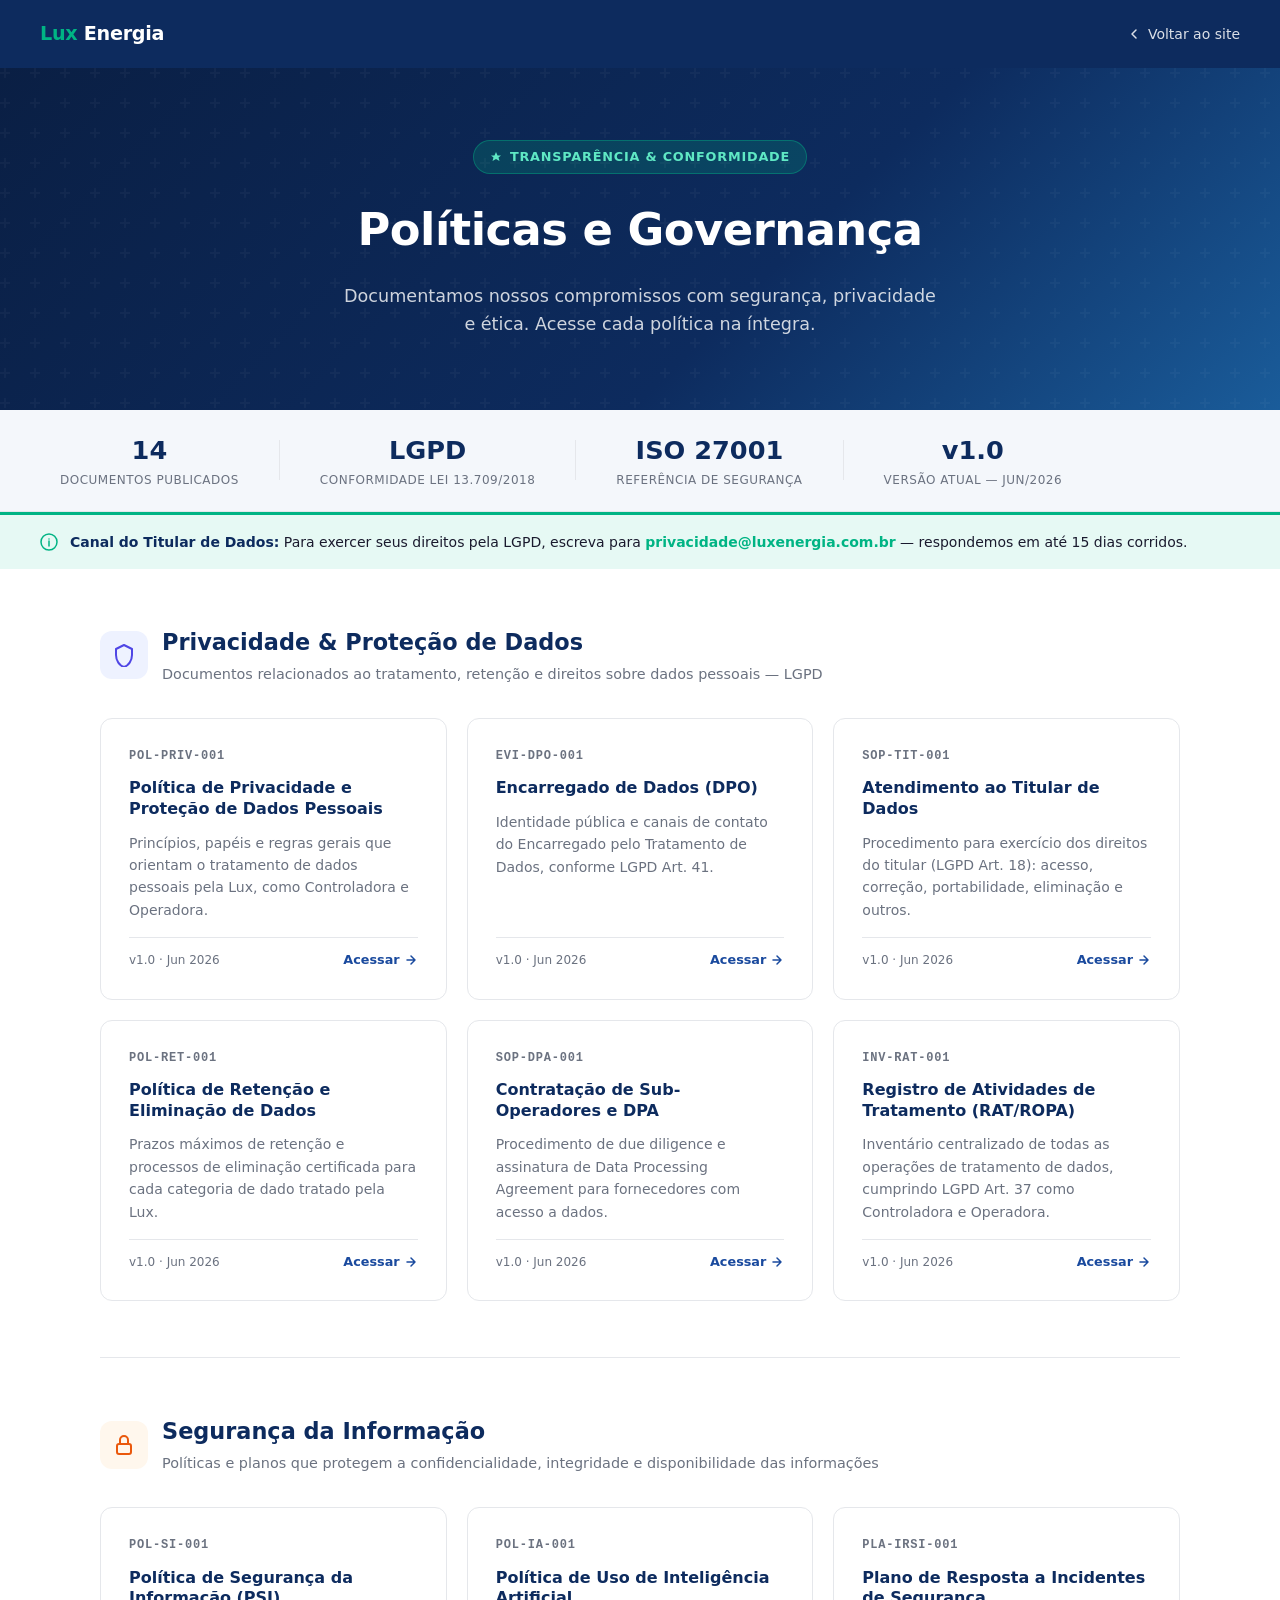
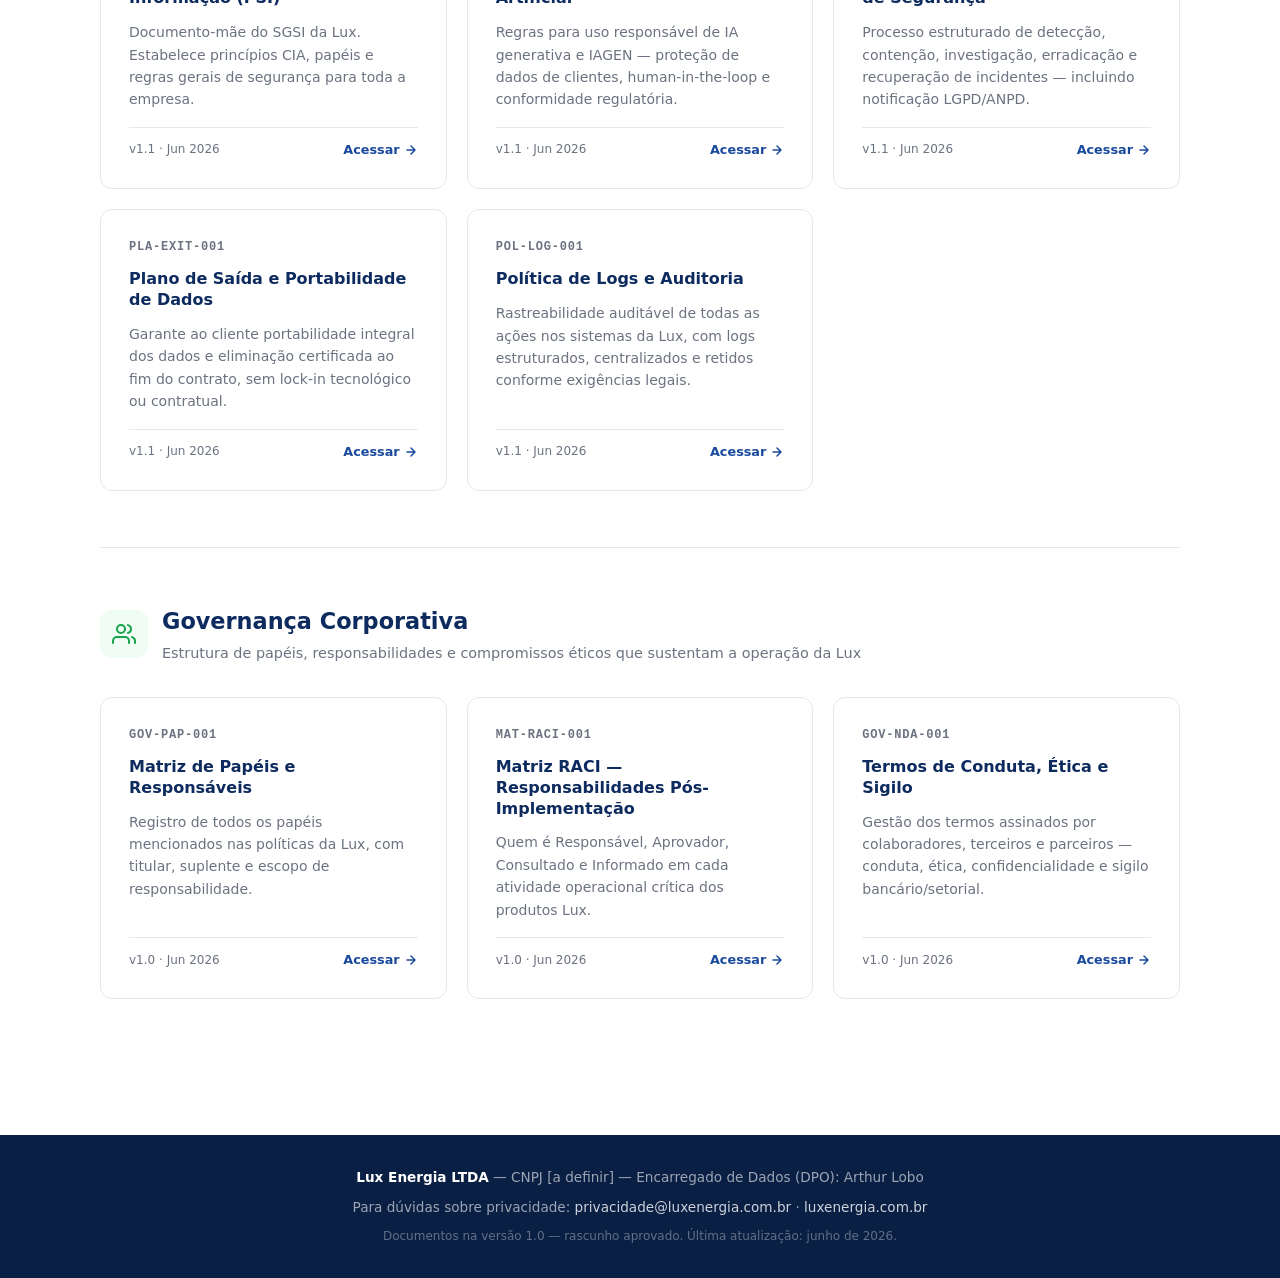
==== index.html @ 81d7051a "feat: página de políticas e governança da Lux Energia 14 políticas publicadas em HTML estático, orga" ====
<!DOCTYPE html>
<html lang="pt-BR">
<head>
  <meta charset="UTF-8">
  <meta name="viewport" content="width=device-width, initial-scale=1.0">
  <title>Políticas e Governança — Lux Energia</title>
  <link rel="stylesheet" href="_shared.css">
  <style>
    .stats-bar {
      background: var(--bg-light);
      border-bottom: 1px solid var(--border);
      padding: 20px 40px;
    }
    .stats-inner {
      max-width: 1160px;
      margin: 0 auto;
      display: flex;
      gap: 40px;
      align-items: center;
      flex-wrap: wrap;
    }
    .stat { text-align: center; }
    .stat-num { font-size: 1.6rem; font-weight: 800; color: var(--primary); }
    .stat-label { font-size: 0.75rem; color: var(--text-muted); text-transform: uppercase; letter-spacing: 0.5px; }
    .stat-divider { width: 1px; height: 40px; background: var(--border); }
    .lgpd-banner {
      background: var(--accent-light);
      border-top: 3px solid var(--accent);
      padding: 16px 40px;
      display: flex;
      align-items: center;
      gap: 12px;
      font-size: 0.875rem;
    }
    .lgpd-banner strong { color: var(--primary); }
    .lgpd-banner a { color: var(--accent); font-weight: 600; }
  </style>
</head>
<body>

<!-- NAV -->
<nav class="site-nav">
  <div class="logo">
    <div class="logo-text"><span>Lux</span> Energia</div>
  </div>
  <a href="https://www.luxenergia.com.br" class="nav-back">
    <svg width="16" height="16" viewBox="0 0 16 16" fill="none"><path d="M10 12L6 8l4-4" stroke="currentColor" stroke-width="1.5" stroke-linecap="round" stroke-linejoin="round"/></svg>
    Voltar ao site
  </a>
</nav>

<!-- HERO -->
<section class="hero">
  <div class="hero-badge">
    <svg width="12" height="12" viewBox="0 0 12 12" fill="none"><path d="M6 1L7.5 4.5H11L8.5 6.5l1 3.5L6 8 2.5 10l1-3.5L1 4.5h3.5L6 1z" fill="currentColor"/></svg>
    Transparência &amp; Conformidade
  </div>
  <h1>Políticas e Governança</h1>
  <p>Documentamos nossos compromissos com segurança, privacidade e ética. Acesse cada política na íntegra.</p>
</section>

<!-- STATS -->
<div class="stats-bar">
  <div class="stats-inner">
    <div class="stat">
      <div class="stat-num">14</div>
      <div class="stat-label">Documentos publicados</div>
    </div>
    <div class="stat-divider"></div>
    <div class="stat">
      <div class="stat-num">LGPD</div>
      <div class="stat-label">Conformidade Lei 13.709/2018</div>
    </div>
    <div class="stat-divider"></div>
    <div class="stat">
      <div class="stat-num">ISO 27001</div>
      <div class="stat-label">Referência de segurança</div>
    </div>
    <div class="stat-divider"></div>
    <div class="stat">
      <div class="stat-num">v1.0</div>
      <div class="stat-label">Versão atual — Jun/2026</div>
    </div>
  </div>
</div>

<!-- LGPD BANNER -->
<div class="lgpd-banner">
  <svg width="18" height="18" viewBox="0 0 18 18" fill="none"><circle cx="9" cy="9" r="8" stroke="#00B484" stroke-width="1.5"/><path d="M9 8v5M9 6h.01" stroke="#00B484" stroke-width="1.5" stroke-linecap="round"/></svg>
  <span><strong>Canal do Titular de Dados:</strong> Para exercer seus direitos pela LGPD, escreva para <a href="mailto:privacidade@luxenergia.com.br">privacidade@luxenergia.com.br</a> — respondemos em até 15 dias corridos.</span>
</div>

<!-- CONTEÚDO -->
<div class="container">

  <!-- CATEGORIA 1: PRIVACIDADE -->
  <section class="category-section">
    <div class="category-header">
      <div class="category-icon privacy">
        <svg width="24" height="24" viewBox="0 0 24 24" fill="none"><path d="M12 2L4 6v6c0 5.5 3.5 10.7 8 12 4.5-1.3 8-6.5 8-12V6l-8-4z" stroke="currentColor" stroke-width="2" stroke-linejoin="round"/></svg>
      </div>
      <div>
        <div class="category-title">Privacidade &amp; Proteção de Dados</div>
        <div class="category-desc">Documentos relacionados ao tratamento, retenção e direitos sobre dados pessoais — LGPD</div>
      </div>
    </div>

    <div class="cards-grid">

      <a href="pol-priv-001.html" class="policy-card">
        <div class="card-code">POL-PRIV-001</div>
        <div class="card-title">Política de Privacidade e Proteção de Dados Pessoais</div>
        <div class="card-desc">Princípios, papéis e regras gerais que orientam o tratamento de dados pessoais pela Lux, como Controladora e Operadora.</div>
        <div class="card-footer">
          <span class="card-version">v1.0 · Jun 2026</span>
          <span class="card-link">Acessar <svg width="14" height="14" viewBox="0 0 14 14" fill="none"><path d="M3 7h8M7 3l4 4-4 4" stroke="currentColor" stroke-width="1.5" stroke-linecap="round" stroke-linejoin="round"/></svg></span>
        </div>
      </a>

      <a href="evi-dpo-001.html" class="policy-card">
        <div class="card-code">EVI-DPO-001</div>
        <div class="card-title">Encarregado de Dados (DPO)</div>
        <div class="card-desc">Identidade pública e canais de contato do Encarregado pelo Tratamento de Dados, conforme LGPD Art. 41.</div>
        <div class="card-footer">
          <span class="card-version">v1.0 · Jun 2026</span>
          <span class="card-link">Acessar <svg width="14" height="14" viewBox="0 0 14 14" fill="none"><path d="M3 7h8M7 3l4 4-4 4" stroke="currentColor" stroke-width="1.5" stroke-linecap="round" stroke-linejoin="round"/></svg></span>
        </div>
      </a>

      <a href="sop-tit-001.html" class="policy-card">
        <div class="card-code">SOP-TIT-001</div>
        <div class="card-title">Atendimento ao Titular de Dados</div>
        <div class="card-desc">Procedimento para exercício dos direitos do titular (LGPD Art. 18): acesso, correção, portabilidade, eliminação e outros.</div>
        <div class="card-footer">
          <span class="card-version">v1.0 · Jun 2026</span>
          <span class="card-link">Acessar <svg width="14" height="14" viewBox="0 0 14 14" fill="none"><path d="M3 7h8M7 3l4 4-4 4" stroke="currentColor" stroke-width="1.5" stroke-linecap="round" stroke-linejoin="round"/></svg></span>
        </div>
      </a>

      <a href="pol-ret-001.html" class="policy-card">
        <div class="card-code">POL-RET-001</div>
        <div class="card-title">Política de Retenção e Eliminação de Dados</div>
        <div class="card-desc">Prazos máximos de retenção e processos de eliminação certificada para cada categoria de dado tratado pela Lux.</div>
        <div class="card-footer">
          <span class="card-version">v1.0 · Jun 2026</span>
          <span class="card-link">Acessar <svg width="14" height="14" viewBox="0 0 14 14" fill="none"><path d="M3 7h8M7 3l4 4-4 4" stroke="currentColor" stroke-width="1.5" stroke-linecap="round" stroke-linejoin="round"/></svg></span>
        </div>
      </a>

      <a href="sop-dpa-001.html" class="policy-card">
        <div class="card-code">SOP-DPA-001</div>
        <div class="card-title">Contratação de Sub-Operadores e DPA</div>
        <div class="card-desc">Procedimento de due diligence e assinatura de Data Processing Agreement para fornecedores com acesso a dados.</div>
        <div class="card-footer">
          <span class="card-version">v1.0 · Jun 2026</span>
          <span class="card-link">Acessar <svg width="14" height="14" viewBox="0 0 14 14" fill="none"><path d="M3 7h8M7 3l4 4-4 4" stroke="currentColor" stroke-width="1.5" stroke-linecap="round" stroke-linejoin="round"/></svg></span>
        </div>
      </a>

      <a href="inv-rat-001.html" class="policy-card">
        <div class="card-code">INV-RAT-001</div>
        <div class="card-title">Registro de Atividades de Tratamento (RAT/ROPA)</div>
        <div class="card-desc">Inventário centralizado de todas as operações de tratamento de dados, cumprindo LGPD Art. 37 como Controladora e Operadora.</div>
        <div class="card-footer">
          <span class="card-version">v1.0 · Jun 2026</span>
          <span class="card-link">Acessar <svg width="14" height="14" viewBox="0 0 14 14" fill="none"><path d="M3 7h8M7 3l4 4-4 4" stroke="currentColor" stroke-width="1.5" stroke-linecap="round" stroke-linejoin="round"/></svg></span>
        </div>
      </a>

    </div>
  </section>

  <!-- CATEGORIA 2: SEGURANÇA -->
  <section class="category-section">
    <div class="category-header">
      <div class="category-icon security">
        <svg width="24" height="24" viewBox="0 0 24 24" fill="none"><rect x="5" y="11" width="14" height="10" rx="2" stroke="currentColor" stroke-width="2"/><path d="M8 11V7a4 4 0 0 1 8 0v4" stroke="currentColor" stroke-width="2" stroke-linecap="round"/></svg>
      </div>
      <div>
        <div class="category-title">Segurança da Informação</div>
        <div class="category-desc">Políticas e planos que protegem a confidencialidade, integridade e disponibilidade das informações</div>
      </div>
    </div>

    <div class="cards-grid">

      <a href="pol-si-001.html" class="policy-card">
        <div class="card-code">POL-SI-001</div>
        <div class="card-title">Política de Segurança da Informação (PSI)</div>
        <div class="card-desc">Documento-mãe do SGSI da Lux. Estabelece princípios CIA, papéis e regras gerais de segurança para toda a empresa.</div>
        <div class="card-footer">
          <span class="card-version">v1.1 · Jun 2026</span>
          <span class="card-link">Acessar <svg width="14" height="14" viewBox="0 0 14 14" fill="none"><path d="M3 7h8M7 3l4 4-4 4" stroke="currentColor" stroke-width="1.5" stroke-linecap="round" stroke-linejoin="round"/></svg></span>
        </div>
      </a>

      <a href="pol-ia-001.html" class="policy-card">
        <div class="card-code">POL-IA-001</div>
        <div class="card-title">Política de Uso de Inteligência Artificial</div>
        <div class="card-desc">Regras para uso responsável de IA generativa e IAGEN — proteção de dados de clientes, human-in-the-loop e conformidade regulatória.</div>
        <div class="card-footer">
          <span class="card-version">v1.1 · Jun 2026</span>
          <span class="card-link">Acessar <svg width="14" height="14" viewBox="0 0 14 14" fill="none"><path d="M3 7h8M7 3l4 4-4 4" stroke="currentColor" stroke-width="1.5" stroke-linecap="round" stroke-linejoin="round"/></svg></span>
        </div>
      </a>

      <a href="pla-irsi-001.html" class="policy-card">
        <div class="card-code">PLA-IRSI-001</div>
        <div class="card-title">Plano de Resposta a Incidentes de Segurança</div>
        <div class="card-desc">Processo estruturado de detecção, contenção, investigação, erradicação e recuperação de incidentes — incluindo notificação LGPD/ANPD.</div>
        <div class="card-footer">
          <span class="card-version">v1.1 · Jun 2026</span>
          <span class="card-link">Acessar <svg width="14" height="14" viewBox="0 0 14 14" fill="none"><path d="M3 7h8M7 3l4 4-4 4" stroke="currentColor" stroke-width="1.5" stroke-linecap="round" stroke-linejoin="round"/></svg></span>
        </div>
      </a>

      <a href="pla-exit-001.html" class="policy-card">
        <div class="card-code">PLA-EXIT-001</div>
        <div class="card-title">Plano de Saída e Portabilidade de Dados</div>
        <div class="card-desc">Garante ao cliente portabilidade integral dos dados e eliminação certificada ao fim do contrato, sem lock-in tecnológico ou contratual.</div>
        <div class="card-footer">
          <span class="card-version">v1.1 · Jun 2026</span>
          <span class="card-link">Acessar <svg width="14" height="14" viewBox="0 0 14 14" fill="none"><path d="M3 7h8M7 3l4 4-4 4" stroke="currentColor" stroke-width="1.5" stroke-linecap="round" stroke-linejoin="round"/></svg></span>
        </div>
      </a>

      <a href="pol-log-001.html" class="policy-card">
        <div class="card-code">POL-LOG-001</div>
        <div class="card-title">Política de Logs e Auditoria</div>
        <div class="card-desc">Rastreabilidade auditável de todas as ações nos sistemas da Lux, com logs estruturados, centralizados e retidos conforme exigências legais.</div>
        <div class="card-footer">
          <span class="card-version">v1.1 · Jun 2026</span>
          <span class="card-link">Acessar <svg width="14" height="14" viewBox="0 0 14 14" fill="none"><path d="M3 7h8M7 3l4 4-4 4" stroke="currentColor" stroke-width="1.5" stroke-linecap="round" stroke-linejoin="round"/></svg></span>
        </div>
      </a>

    </div>
  </section>

  <!-- CATEGORIA 3: GOVERNANÇA -->
  <section class="category-section">
    <div class="category-header">
      <div class="category-icon governance">
        <svg width="24" height="24" viewBox="0 0 24 24" fill="none"><path d="M17 21v-2a4 4 0 0 0-4-4H5a4 4 0 0 0-4 4v2" stroke="currentColor" stroke-width="2" stroke-linecap="round"/><circle cx="9" cy="7" r="4" stroke="currentColor" stroke-width="2"/><path d="M23 21v-2a4 4 0 0 0-3-3.87M16 3.13a4 4 0 0 1 0 7.75" stroke="currentColor" stroke-width="2" stroke-linecap="round"/></svg>
      </div>
      <div>
        <div class="category-title">Governança Corporativa</div>
        <div class="category-desc">Estrutura de papéis, responsabilidades e compromissos éticos que sustentam a operação da Lux</div>
      </div>
    </div>

    <div class="cards-grid">

      <a href="gov-pap-001.html" class="policy-card">
        <div class="card-code">GOV-PAP-001</div>
        <div class="card-title">Matriz de Papéis e Responsáveis</div>
        <div class="card-desc">Registro de todos os papéis mencionados nas políticas da Lux, com titular, suplente e escopo de responsabilidade.</div>
        <div class="card-footer">
          <span class="card-version">v1.0 · Jun 2026</span>
          <span class="card-link">Acessar <svg width="14" height="14" viewBox="0 0 14 14" fill="none"><path d="M3 7h8M7 3l4 4-4 4" stroke="currentColor" stroke-width="1.5" stroke-linecap="round" stroke-linejoin="round"/></svg></span>
        </div>
      </a>

      <a href="mat-raci-001.html" class="policy-card">
        <div class="card-code">MAT-RACI-001</div>
        <div class="card-title">Matriz RACI — Responsabilidades Pós-Implementação</div>
        <div class="card-desc">Quem é Responsável, Aprovador, Consultado e Informado em cada atividade operacional crítica dos produtos Lux.</div>
        <div class="card-footer">
          <span class="card-version">v1.0 · Jun 2026</span>
          <span class="card-link">Acessar <svg width="14" height="14" viewBox="0 0 14 14" fill="none"><path d="M3 7h8M7 3l4 4-4 4" stroke="currentColor" stroke-width="1.5" stroke-linecap="round" stroke-linejoin="round"/></svg></span>
        </div>
      </a>

      <a href="gov-nda-001.html" class="policy-card">
        <div class="card-code">GOV-NDA-001</div>
        <div class="card-title">Termos de Conduta, Ética e Sigilo</div>
        <div class="card-desc">Gestão dos termos assinados por colaboradores, terceiros e parceiros — conduta, ética, confidencialidade e sigilo bancário/setorial.</div>
        <div class="card-footer">
          <span class="card-version">v1.0 · Jun 2026</span>
          <span class="card-link">Acessar <svg width="14" height="14" viewBox="0 0 14 14" fill="none"><path d="M3 7h8M7 3l4 4-4 4" stroke="currentColor" stroke-width="1.5" stroke-linecap="round" stroke-linejoin="round"/></svg></span>
        </div>
      </a>

    </div>
  </section>

</div>

<!-- FOOTER -->
<footer class="site-footer">
  <p><strong>Lux Energia LTDA</strong> — CNPJ [a definir] — Encarregado de Dados (DPO): Arthur Lobo</p>
  <p style="margin-top:8px">Para dúvidas sobre privacidade: <a href="mailto:privacidade@luxenergia.com.br">privacidade@luxenergia.com.br</a> · <a href="https://www.luxenergia.com.br">luxenergia.com.br</a></p>
  <p style="margin-top:8px;font-size:0.75rem;opacity:0.6">Documentos na versão 1.0 — rascunho aprovado. Última atualização: junho de 2026.</p>
</footer>

</body>
</html>
---- _shared.css ----
/* Lux Energia — Políticas e Governança — Shared Styles */
*, *::before, *::after { box-sizing: border-box; margin: 0; padding: 0; }

:root {
  --primary: #0D2B5E;
  --primary-light: #1A4A9E;
  --accent: #00B484;
  --accent-light: #E6F9F4;
  --bg: #FFFFFF;
  --bg-light: #F4F7FB;
  --bg-dark: #0A1F44;
  --text: #1A1A2E;
  --text-muted: #6B7280;
  --border: #E5E7EB;
  --radius: 12px;
  --shadow: 0 2px 12px rgba(13,43,94,0.08);
  --shadow-hover: 0 8px 32px rgba(13,43,94,0.16);
}

body {
  font-family: 'Segoe UI', system-ui, -apple-system, sans-serif;
  color: var(--text);
  background: var(--bg);
  line-height: 1.6;
}

a { color: var(--primary-light); text-decoration: none; }
a:hover { text-decoration: underline; }

/* ── NAV ── */
.site-nav {
  background: var(--primary);
  padding: 0 40px;
  display: flex;
  align-items: center;
  justify-content: space-between;
  height: 68px;
  position: sticky;
  top: 0;
  z-index: 100;
}
.site-nav .logo { display: flex; align-items: center; gap: 12px; }
.site-nav .logo img { height: 36px; }
.site-nav .logo-text { color: #fff; font-weight: 700; font-size: 1.2rem; letter-spacing: -0.3px; }
.site-nav .logo-text span { color: var(--accent); }
.nav-back { color: rgba(255,255,255,0.85); font-size: 0.875rem; display: flex; align-items: center; gap: 6px; }
.nav-back:hover { color: #fff; text-decoration: none; }
.nav-back svg { flex-shrink: 0; }

/* ── HERO ── */
.hero {
  background: linear-gradient(135deg, var(--bg-dark) 0%, var(--primary) 60%, #1A5C9A 100%);
  padding: 72px 40px;
  text-align: center;
  color: #fff;
  position: relative;
  overflow: hidden;
}
.hero::before {
  content: '';
  position: absolute;
  inset: 0;
  background: url("data:image/svg+xml,%3Csvg width='60' height='60' viewBox='0 0 60 60' xmlns='http://www.w3.org/2000/svg'%3E%3Cg fill='none' fill-rule='evenodd'%3E%3Cg fill='%23ffffff' fill-opacity='0.03'%3E%3Cpath d='M36 34v-4h-2v4h-4v2h4v4h2v-4h4v-2h-4zm0-30V0h-2v4h-4v2h4v4h2V6h4V4h-4zM6 34v-4H4v4H0v2h4v4h2v-4h4v-2H6zM6 4V0H4v4H0v2h4v4h2V6h4V4H6z'/%3E%3C/g%3E%3C/g%3E%3C/svg%3E");
}
.hero-badge {
  display: inline-flex;
  align-items: center;
  gap: 8px;
  background: rgba(0,180,132,0.2);
  border: 1px solid rgba(0,180,132,0.4);
  color: #5FE8C4;
  font-size: 0.8rem;
  font-weight: 600;
  letter-spacing: 0.8px;
  text-transform: uppercase;
  padding: 6px 16px;
  border-radius: 100px;
  margin-bottom: 20px;
}
.hero h1 { font-size: clamp(1.8rem, 4vw, 2.8rem); font-weight: 700; margin-bottom: 16px; letter-spacing: -0.5px; }
.hero p { font-size: 1.1rem; color: rgba(255,255,255,0.8); max-width: 600px; margin: 0 auto; }

/* ── CONTAINER ── */
.container { max-width: 1160px; margin: 0 auto; padding: 0 40px; }

/* ── CATEGORY SECTION ── */
.category-section { padding: 56px 0; }
.category-section + .category-section { border-top: 1px solid var(--border); }
.category-header { margin-bottom: 32px; display: flex; align-items: center; gap: 14px; }
.category-icon {
  width: 48px; height: 48px; border-radius: 12px;
  display: flex; align-items: center; justify-content: center;
  flex-shrink: 0;
}
.category-icon.privacy { background: #EEF2FF; color: #4F46E5; }
.category-icon.security { background: #FFF7ED; color: #EA580C; }
.category-icon.governance { background: #F0FDF4; color: #16A34A; }
.category-title { font-size: 1.4rem; font-weight: 700; color: var(--primary); }
.category-desc { font-size: 0.9rem; color: var(--text-muted); margin-top: 2px; }

/* ── CARDS GRID ── */
.cards-grid {
  display: grid;
  grid-template-columns: repeat(auto-fill, minmax(300px, 1fr));
  gap: 20px;
}
.policy-card {
  background: var(--bg);
  border: 1px solid var(--border);
  border-radius: var(--radius);
  padding: 28px;
  display: flex;
  flex-direction: column;
  gap: 12px;
  transition: all 0.2s ease;
  cursor: pointer;
  text-decoration: none;
  color: inherit;
}
.policy-card:hover {
  border-color: var(--primary-light);
  box-shadow: var(--shadow-hover);
  transform: translateY(-2px);
  text-decoration: none;
}
.card-code {
  font-size: 0.75rem;
  font-weight: 600;
  letter-spacing: 0.8px;
  text-transform: uppercase;
  color: var(--text-muted);
  font-family: 'Courier New', monospace;
}
.card-title { font-size: 1rem; font-weight: 700; color: var(--primary); line-height: 1.3; }
.card-desc { font-size: 0.875rem; color: var(--text-muted); flex: 1; }
.card-footer {
  display: flex;
  align-items: center;
  justify-content: space-between;
  padding-top: 12px;
  border-top: 1px solid var(--border);
  margin-top: 4px;
}
.card-version { font-size: 0.75rem; color: var(--text-muted); }
.card-link {
  font-size: 0.8rem;
  font-weight: 600;
  color: var(--primary-light);
  display: flex;
  align-items: center;
  gap: 4px;
}
.card-link svg { transition: transform 0.2s; }
.policy-card:hover .card-link svg { transform: translateX(3px); }

/* ── POLICY PAGE (subpage) ── */
.policy-hero {
  background: var(--bg-light);
  border-bottom: 1px solid var(--border);
  padding: 48px 40px;
}
.policy-breadcrumb {
  font-size: 0.8rem;
  color: var(--text-muted);
  margin-bottom: 16px;
  display: flex;
  align-items: center;
  gap: 6px;
}
.policy-breadcrumb a { color: var(--primary-light); }
.policy-hero h1 { font-size: clamp(1.4rem, 3vw, 2rem); font-weight: 700; color: var(--primary); margin-bottom: 8px; }
.policy-hero .subtitle { color: var(--text-muted); font-size: 0.95rem; }

.policy-meta-bar {
  background: var(--bg);
  border-bottom: 1px solid var(--border);
  padding: 16px 40px;
}
.policy-meta-inner {
  max-width: 1160px;
  margin: 0 auto;
  display: flex;
  align-items: center;
  gap: 32px;
  flex-wrap: wrap;
}
.meta-item { display: flex; flex-direction: column; }
.meta-label { font-size: 0.7rem; text-transform: uppercase; letter-spacing: 0.6px; color: var(--text-muted); font-weight: 600; }
.meta-value { font-size: 0.875rem; color: var(--text); font-weight: 500; margin-top: 2px; }

.policy-content {
  max-width: 860px;
  margin: 0 auto;
  padding: 56px 40px;
}
.policy-content h2 {
  font-size: 1.2rem;
  font-weight: 700;
  color: var(--primary);
  margin: 40px 0 16px;
  padding-bottom: 10px;
  border-bottom: 2px solid var(--accent-light);
}
.policy-content h2:first-child { margin-top: 0; }
.policy-content h3 { font-size: 1rem; font-weight: 700; color: var(--text); margin: 24px 0 10px; }
.policy-content p { margin-bottom: 14px; font-size: 0.95rem; }
.policy-content ul, .policy-content ol { margin: 10px 0 14px 24px; font-size: 0.95rem; }
.policy-content li { margin-bottom: 6px; }
.policy-content strong { color: var(--primary); }

.info-table {
  width: 100%;
  border-collapse: collapse;
  margin: 24px 0;
  font-size: 0.875rem;
}
.info-table th, .info-table td {
  padding: 12px 16px;
  text-align: left;
  border: 1px solid var(--border);
}
.info-table th {
  background: var(--bg-light);
  font-weight: 600;
  color: var(--primary);
  width: 200px;
}
.info-table td { color: var(--text); }

.contact-box {
  background: var(--accent-light);
  border: 1px solid rgba(0,180,132,0.3);
  border-radius: var(--radius);
  padding: 28px;
  margin: 32px 0;
}
.contact-box h3 { color: var(--primary); margin-bottom: 12px; }
.contact-box p { margin: 0; font-size: 0.9rem; }
.contact-box a { color: var(--accent); font-weight: 600; }

.notice-box {
  background: #FFF7ED;
  border: 1px solid #FED7AA;
  border-radius: var(--radius);
  padding: 20px 24px;
  margin: 24px 0;
  font-size: 0.875rem;
  color: #92400E;
}

/* ── FOOTER ── */
.site-footer {
  background: var(--bg-dark);
  color: rgba(255,255,255,0.6);
  text-align: center;
  padding: 32px 40px;
  font-size: 0.85rem;
  margin-top: 80px;
}
.site-footer a { color: rgba(255,255,255,0.8); }
.site-footer strong { color: #fff; }
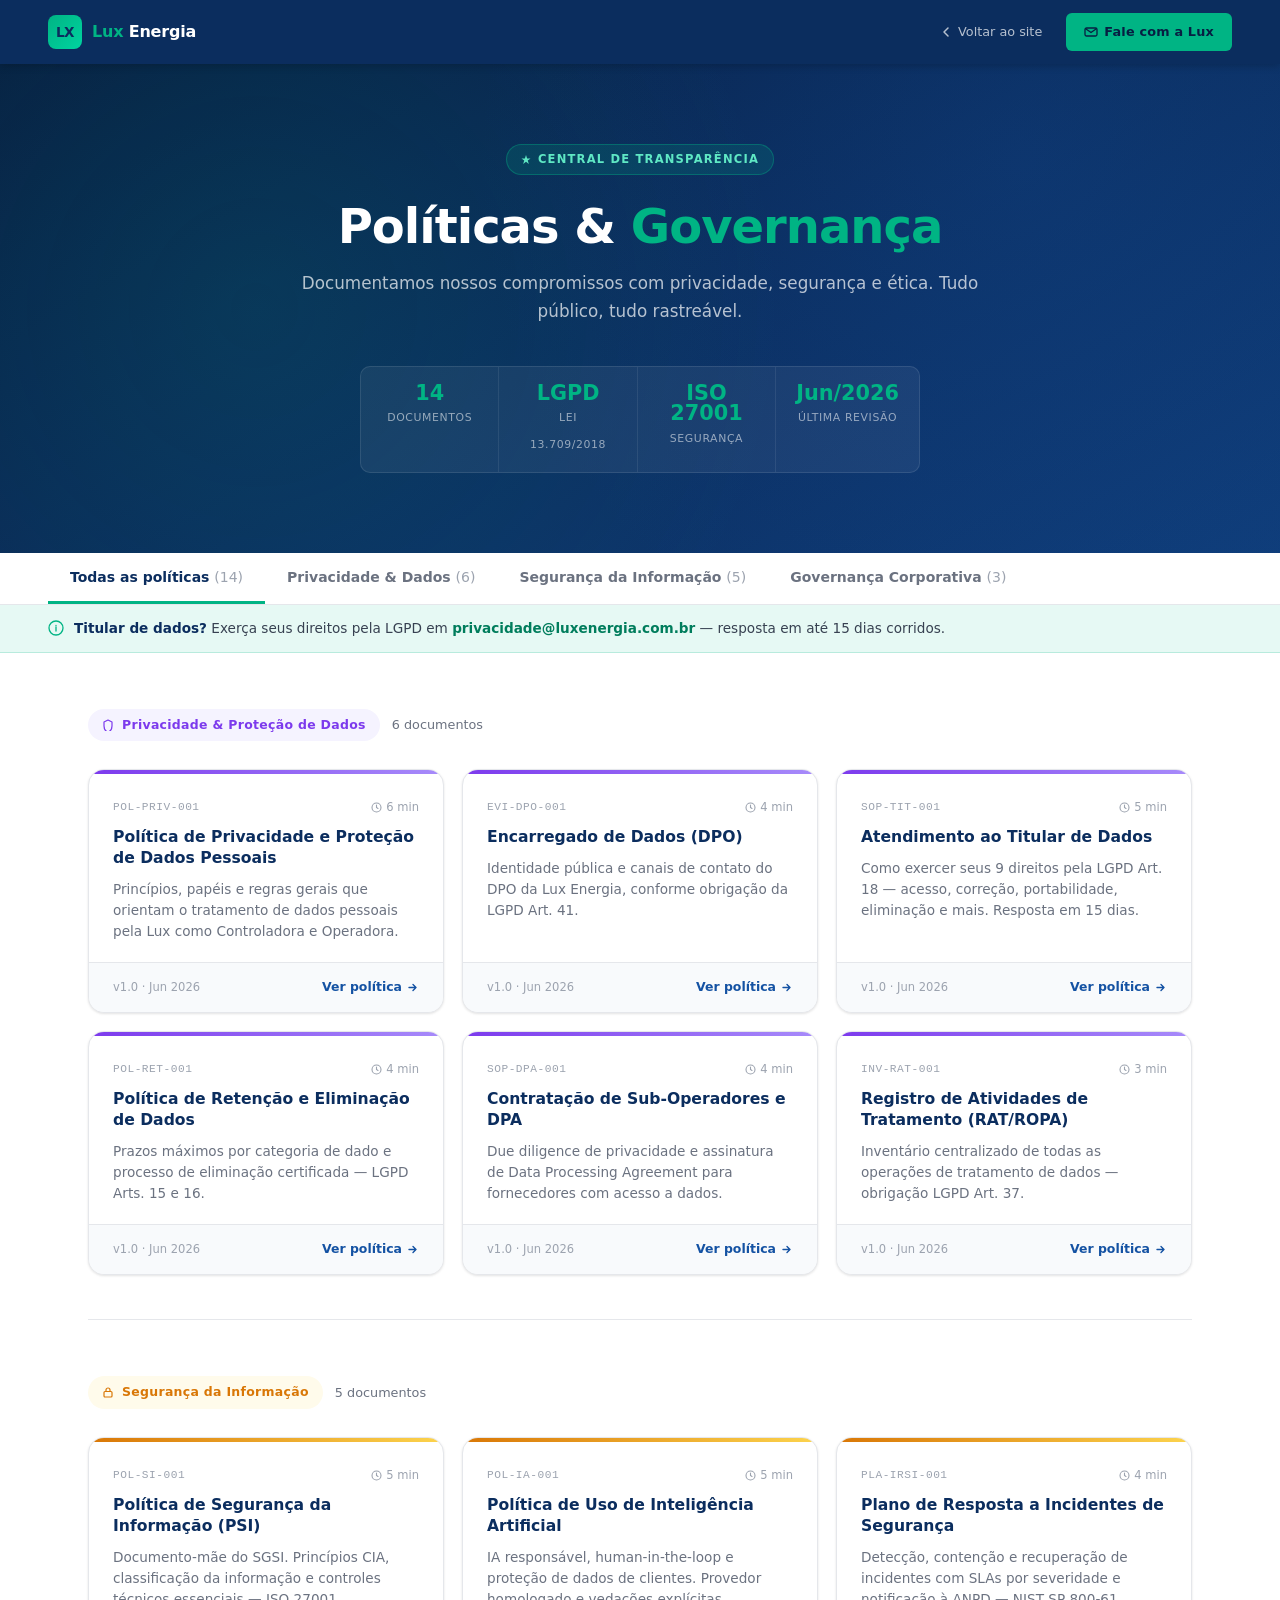
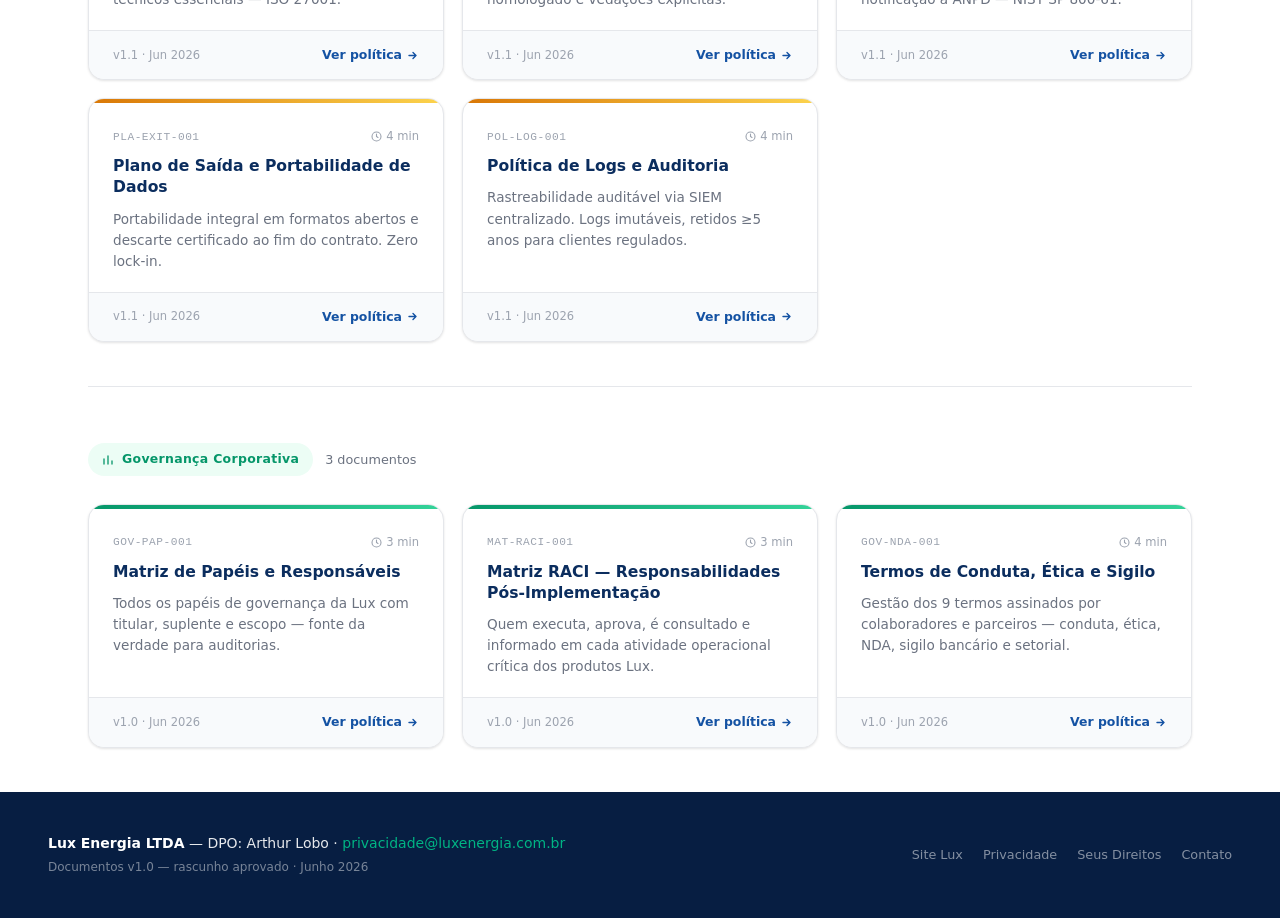
==== commit 3d3c3042: "redesign: SAP Trust Center style com brand Lux - index.html: hero com stats, filtros por categoria (" ====
--- a/index.html
+++ b/index.html
@@ -3,295 +3,377 @@
 <head>
   <meta charset="UTF-8">
   <meta name="viewport" content="width=device-width, initial-scale=1.0">
-  <title>Políticas e Governança — Lux Energia</title>
+  <title>Políticas & Governança — Lux Energia</title>
+  <meta name="description" content="Central de políticas, segurança e privacidade da Lux Energia. Transparência total com nossos clientes e titulares de dados.">
   <link rel="stylesheet" href="_shared.css">
-  <style>
-    .stats-bar {
-      background: var(--bg-light);
-      border-bottom: 1px solid var(--border);
-      padding: 20px 40px;
-    }
-    .stats-inner {
-      max-width: 1160px;
-      margin: 0 auto;
-      display: flex;
-      gap: 40px;
-      align-items: center;
-      flex-wrap: wrap;
-    }
-    .stat { text-align: center; }
-    .stat-num { font-size: 1.6rem; font-weight: 800; color: var(--primary); }
-    .stat-label { font-size: 0.75rem; color: var(--text-muted); text-transform: uppercase; letter-spacing: 0.5px; }
-    .stat-divider { width: 1px; height: 40px; background: var(--border); }
-    .lgpd-banner {
-      background: var(--accent-light);
-      border-top: 3px solid var(--accent);
-      padding: 16px 40px;
-      display: flex;
-      align-items: center;
-      gap: 12px;
-      font-size: 0.875rem;
-    }
-    .lgpd-banner strong { color: var(--primary); }
-    .lgpd-banner a { color: var(--accent); font-weight: 600; }
-  </style>
 </head>
 <body>
 
 <!-- NAV -->
 <nav class="site-nav">
-  <div class="logo">
-    <div class="logo-text"><span>Lux</span> Energia</div>
+  <a href="https://www.luxenergia.com.br" class="nav-logo">
+    <div class="nav-logo-mark">LX</div>
+    <span class="nav-logo-text"><span>Lux</span> Energia</span>
+  </a>
+  <div class="nav-right">
+    <a href="https://www.luxenergia.com.br" class="nav-back">
+      <svg width="14" height="14" viewBox="0 0 14 14" fill="none"><path d="M9 11L5 7l4-4" stroke="currentColor" stroke-width="1.5" stroke-linecap="round" stroke-linejoin="round"/></svg>
+      Voltar ao site
+    </a>
+    <a href="mailto:privacidade@luxenergia.com.br" class="nav-cta">
+      <svg width="14" height="14" viewBox="0 0 14 14" fill="none"><path d="M2 4l5 3.5L12 4" stroke="currentColor" stroke-width="1.3" stroke-linecap="round"/><rect x="1" y="3" width="12" height="8" rx="1.5" stroke="currentColor" stroke-width="1.3"/></svg>
+      Fale com a Lux
+    </a>
   </div>
-  <a href="https://www.luxenergia.com.br" class="nav-back">
-    <svg width="16" height="16" viewBox="0 0 16 16" fill="none"><path d="M10 12L6 8l4-4" stroke="currentColor" stroke-width="1.5" stroke-linecap="round" stroke-linejoin="round"/></svg>
-    Voltar ao site
-  </a>
 </nav>
 
 <!-- HERO -->
 <section class="hero">
-  <div class="hero-badge">
-    <svg width="12" height="12" viewBox="0 0 12 12" fill="none"><path d="M6 1L7.5 4.5H11L8.5 6.5l1 3.5L6 8 2.5 10l1-3.5L1 4.5h3.5L6 1z" fill="currentColor"/></svg>
-    Transparência &amp; Conformidade
+  <div class="hero-inner">
+    <div class="hero-badge">
+      <svg width="10" height="10" viewBox="0 0 10 10" fill="currentColor"><path d="M5 0L6.12 3.38H9.51L6.76 5.49L7.88 8.88L5 6.76L2.12 8.88L3.24 5.49L0.49 3.38H3.88L5 0Z"/></svg>
+      Central de Transparência
+    </div>
+    <h1>Políticas &amp; <em>Governança</em></h1>
+    <p class="hero-sub">Documentamos nossos compromissos com privacidade, segurança e ética. Tudo público, tudo rastreável.</p>
+    <div class="hero-stats">
+      <div class="hero-stat">
+        <span class="hero-stat-num">14</span>
+        <span class="hero-stat-label">Documentos</span>
+      </div>
+      <div class="hero-stat">
+        <span class="hero-stat-num">LGPD</span>
+        <span class="hero-stat-label">Lei 13.709/2018</span>
+      </div>
+      <div class="hero-stat">
+        <span class="hero-stat-num">ISO 27001</span>
+        <span class="hero-stat-label">Segurança</span>
+      </div>
+      <div class="hero-stat">
+        <span class="hero-stat-num">Jun/2026</span>
+        <span class="hero-stat-label">Última revisão</span>
+      </div>
+    </div>
   </div>
-  <h1>Políticas e Governança</h1>
-  <p>Documentamos nossos compromissos com segurança, privacidade e ética. Acesse cada política na íntegra.</p>
 </section>
 
-<!-- STATS -->
-<div class="stats-bar">
-  <div class="stats-inner">
-    <div class="stat">
-      <div class="stat-num">14</div>
-      <div class="stat-label">Documentos publicados</div>
-    </div>
-    <div class="stat-divider"></div>
-    <div class="stat">
-      <div class="stat-num">LGPD</div>
-      <div class="stat-label">Conformidade Lei 13.709/2018</div>
-    </div>
-    <div class="stat-divider"></div>
-    <div class="stat">
-      <div class="stat-num">ISO 27001</div>
-      <div class="stat-label">Referência de segurança</div>
-    </div>
-    <div class="stat-divider"></div>
-    <div class="stat">
-      <div class="stat-num">v1.0</div>
-      <div class="stat-label">Versão atual — Jun/2026</div>
-    </div>
+<!-- FILTER TABS -->
+<div class="filter-bar">
+  <div class="filter-tabs">
+    <button class="filter-tab active" data-filter="all">Todas as políticas <span style="color:var(--text-light);font-weight:400">(14)</span></button>
+    <button class="filter-tab" data-filter="privacy">Privacidade &amp; Dados <span style="color:var(--text-light);font-weight:400">(6)</span></button>
+    <button class="filter-tab" data-filter="security">Segurança da Informação <span style="color:var(--text-light);font-weight:400">(5)</span></button>
+    <button class="filter-tab" data-filter="gov">Governança Corporativa <span style="color:var(--text-light);font-weight:400">(3)</span></button>
   </div>
 </div>
 
 <!-- LGPD BANNER -->
 <div class="lgpd-banner">
-  <svg width="18" height="18" viewBox="0 0 18 18" fill="none"><circle cx="9" cy="9" r="8" stroke="#00B484" stroke-width="1.5"/><path d="M9 8v5M9 6h.01" stroke="#00B484" stroke-width="1.5" stroke-linecap="round"/></svg>
-  <span><strong>Canal do Titular de Dados:</strong> Para exercer seus direitos pela LGPD, escreva para <a href="mailto:privacidade@luxenergia.com.br">privacidade@luxenergia.com.br</a> — respondemos em até 15 dias corridos.</span>
+  <svg width="16" height="16" viewBox="0 0 16 16" fill="none"><circle cx="8" cy="8" r="7" stroke="#00B484" stroke-width="1.3"/><path d="M8 7v4M8 5.5h.01" stroke="#00B484" stroke-width="1.3" stroke-linecap="round"/></svg>
+  <span><strong>Titular de dados?</strong> Exerça seus direitos pela LGPD em <a href="mailto:privacidade@luxenergia.com.br">privacidade@luxenergia.com.br</a> — resposta em até 15 dias corridos.</span>
 </div>
 
-<!-- CONTEÚDO -->
+<!-- CONTENT -->
 <div class="container">
 
-  <!-- CATEGORIA 1: PRIVACIDADE -->
-  <section class="category-section">
-    <div class="category-header">
-      <div class="category-icon privacy">
-        <svg width="24" height="24" viewBox="0 0 24 24" fill="none"><path d="M12 2L4 6v6c0 5.5 3.5 10.7 8 12 4.5-1.3 8-6.5 8-12V6l-8-4z" stroke="currentColor" stroke-width="2" stroke-linejoin="round"/></svg>
-      </div>
-      <div>
-        <div class="category-title">Privacidade &amp; Proteção de Dados</div>
-        <div class="category-desc">Documentos relacionados ao tratamento, retenção e direitos sobre dados pessoais — LGPD</div>
-      </div>
-    </div>
-
+  <!-- PRIVACIDADE -->
+  <section class="cat-group" data-category="privacy">
+    <div class="cat-label">
+      <div class="cat-pill privacy">
+        <svg width="12" height="12" viewBox="0 0 12 12" fill="none"><path d="M6 1L2 3v4c0 2.8 1.8 5.4 4 6.1C8.2 12.4 10 9.8 10 7V3L6 1z" stroke="currentColor" stroke-width="1.2" stroke-linejoin="round"/></svg>
+        Privacidade &amp; Proteção de Dados
+      </div>
+      <span class="cat-count">6 documentos</span>
+    </div>
     <div class="cards-grid">
 
-      <a href="pol-priv-001.html" class="policy-card">
-        <div class="card-code">POL-PRIV-001</div>
-        <div class="card-title">Política de Privacidade e Proteção de Dados Pessoais</div>
-        <div class="card-desc">Princípios, papéis e regras gerais que orientam o tratamento de dados pessoais pela Lux, como Controladora e Operadora.</div>
-        <div class="card-footer">
-          <span class="card-version">v1.0 · Jun 2026</span>
-          <span class="card-link">Acessar <svg width="14" height="14" viewBox="0 0 14 14" fill="none"><path d="M3 7h8M7 3l4 4-4 4" stroke="currentColor" stroke-width="1.5" stroke-linecap="round" stroke-linejoin="round"/></svg></span>
-        </div>
-      </a>
-
-      <a href="evi-dpo-001.html" class="policy-card">
-        <div class="card-code">EVI-DPO-001</div>
-        <div class="card-title">Encarregado de Dados (DPO)</div>
-        <div class="card-desc">Identidade pública e canais de contato do Encarregado pelo Tratamento de Dados, conforme LGPD Art. 41.</div>
-        <div class="card-footer">
-          <span class="card-version">v1.0 · Jun 2026</span>
-          <span class="card-link">Acessar <svg width="14" height="14" viewBox="0 0 14 14" fill="none"><path d="M3 7h8M7 3l4 4-4 4" stroke="currentColor" stroke-width="1.5" stroke-linecap="round" stroke-linejoin="round"/></svg></span>
-        </div>
-      </a>
-
-      <a href="sop-tit-001.html" class="policy-card">
-        <div class="card-code">SOP-TIT-001</div>
-        <div class="card-title">Atendimento ao Titular de Dados</div>
-        <div class="card-desc">Procedimento para exercício dos direitos do titular (LGPD Art. 18): acesso, correção, portabilidade, eliminação e outros.</div>
-        <div class="card-footer">
-          <span class="card-version">v1.0 · Jun 2026</span>
-          <span class="card-link">Acessar <svg width="14" height="14" viewBox="0 0 14 14" fill="none"><path d="M3 7h8M7 3l4 4-4 4" stroke="currentColor" stroke-width="1.5" stroke-linecap="round" stroke-linejoin="round"/></svg></span>
-        </div>
-      </a>
-
-      <a href="pol-ret-001.html" class="policy-card">
-        <div class="card-code">POL-RET-001</div>
-        <div class="card-title">Política de Retenção e Eliminação de Dados</div>
-        <div class="card-desc">Prazos máximos de retenção e processos de eliminação certificada para cada categoria de dado tratado pela Lux.</div>
-        <div class="card-footer">
-          <span class="card-version">v1.0 · Jun 2026</span>
-          <span class="card-link">Acessar <svg width="14" height="14" viewBox="0 0 14 14" fill="none"><path d="M3 7h8M7 3l4 4-4 4" stroke="currentColor" stroke-width="1.5" stroke-linecap="round" stroke-linejoin="round"/></svg></span>
-        </div>
-      </a>
-
-      <a href="sop-dpa-001.html" class="policy-card">
-        <div class="card-code">SOP-DPA-001</div>
-        <div class="card-title">Contratação de Sub-Operadores e DPA</div>
-        <div class="card-desc">Procedimento de due diligence e assinatura de Data Processing Agreement para fornecedores com acesso a dados.</div>
-        <div class="card-footer">
-          <span class="card-version">v1.0 · Jun 2026</span>
-          <span class="card-link">Acessar <svg width="14" height="14" viewBox="0 0 14 14" fill="none"><path d="M3 7h8M7 3l4 4-4 4" stroke="currentColor" stroke-width="1.5" stroke-linecap="round" stroke-linejoin="round"/></svg></span>
-        </div>
-      </a>
-
-      <a href="inv-rat-001.html" class="policy-card">
-        <div class="card-code">INV-RAT-001</div>
-        <div class="card-title">Registro de Atividades de Tratamento (RAT/ROPA)</div>
-        <div class="card-desc">Inventário centralizado de todas as operações de tratamento de dados, cumprindo LGPD Art. 37 como Controladora e Operadora.</div>
-        <div class="card-footer">
-          <span class="card-version">v1.0 · Jun 2026</span>
-          <span class="card-link">Acessar <svg width="14" height="14" viewBox="0 0 14 14" fill="none"><path d="M3 7h8M7 3l4 4-4 4" stroke="currentColor" stroke-width="1.5" stroke-linecap="round" stroke-linejoin="round"/></svg></span>
+      <a href="pol-priv-001.html" class="policy-card" data-cat="privacy">
+        <div class="card-accent privacy"></div>
+        <div class="card-body">
+          <div class="card-meta">
+            <span class="card-code">POL-PRIV-001</span>
+            <span class="card-read-time"><svg width="11" height="11" viewBox="0 0 11 11" fill="none"><circle cx="5.5" cy="5.5" r="4.5" stroke="currentColor" stroke-width="1.1"/><path d="M5.5 3v2.5l1.5 1" stroke="currentColor" stroke-width="1.1" stroke-linecap="round"/></svg> 6 min</span>
+          </div>
+          <div class="card-title">Política de Privacidade e Proteção de Dados Pessoais</div>
+          <div class="card-desc">Princípios, papéis e regras gerais que orientam o tratamento de dados pessoais pela Lux como Controladora e Operadora.</div>
+        </div>
+        <div class="card-footer">
+          <span class="card-version">v1.0 · Jun 2026</span>
+          <span class="card-cta">Ver política <svg width="13" height="13" viewBox="0 0 13 13" fill="none"><path d="M3 6.5h7M7 3.5l3 3-3 3" stroke="currentColor" stroke-width="1.4" stroke-linecap="round" stroke-linejoin="round"/></svg></span>
+        </div>
+      </a>
+
+      <a href="evi-dpo-001.html" class="policy-card" data-cat="privacy">
+        <div class="card-accent privacy"></div>
+        <div class="card-body">
+          <div class="card-meta">
+            <span class="card-code">EVI-DPO-001</span>
+            <span class="card-read-time"><svg width="11" height="11" viewBox="0 0 11 11" fill="none"><circle cx="5.5" cy="5.5" r="4.5" stroke="currentColor" stroke-width="1.1"/><path d="M5.5 3v2.5l1.5 1" stroke="currentColor" stroke-width="1.1" stroke-linecap="round"/></svg> 4 min</span>
+          </div>
+          <div class="card-title">Encarregado de Dados (DPO)</div>
+          <div class="card-desc">Identidade pública e canais de contato do DPO da Lux Energia, conforme obrigação da LGPD Art. 41.</div>
+        </div>
+        <div class="card-footer">
+          <span class="card-version">v1.0 · Jun 2026</span>
+          <span class="card-cta">Ver política <svg width="13" height="13" viewBox="0 0 13 13" fill="none"><path d="M3 6.5h7M7 3.5l3 3-3 3" stroke="currentColor" stroke-width="1.4" stroke-linecap="round" stroke-linejoin="round"/></svg></span>
+        </div>
+      </a>
+
+      <a href="sop-tit-001.html" class="policy-card" data-cat="privacy">
+        <div class="card-accent privacy"></div>
+        <div class="card-body">
+          <div class="card-meta">
+            <span class="card-code">SOP-TIT-001</span>
+            <span class="card-read-time"><svg width="11" height="11" viewBox="0 0 11 11" fill="none"><circle cx="5.5" cy="5.5" r="4.5" stroke="currentColor" stroke-width="1.1"/><path d="M5.5 3v2.5l1.5 1" stroke="currentColor" stroke-width="1.1" stroke-linecap="round"/></svg> 5 min</span>
+          </div>
+          <div class="card-title">Atendimento ao Titular de Dados</div>
+          <div class="card-desc">Como exercer seus 9 direitos pela LGPD Art. 18 — acesso, correção, portabilidade, eliminação e mais. Resposta em 15 dias.</div>
+        </div>
+        <div class="card-footer">
+          <span class="card-version">v1.0 · Jun 2026</span>
+          <span class="card-cta">Ver política <svg width="13" height="13" viewBox="0 0 13 13" fill="none"><path d="M3 6.5h7M7 3.5l3 3-3 3" stroke="currentColor" stroke-width="1.4" stroke-linecap="round" stroke-linejoin="round"/></svg></span>
+        </div>
+      </a>
+
+      <a href="pol-ret-001.html" class="policy-card" data-cat="privacy">
+        <div class="card-accent privacy"></div>
+        <div class="card-body">
+          <div class="card-meta">
+            <span class="card-code">POL-RET-001</span>
+            <span class="card-read-time"><svg width="11" height="11" viewBox="0 0 11 11" fill="none"><circle cx="5.5" cy="5.5" r="4.5" stroke="currentColor" stroke-width="1.1"/><path d="M5.5 3v2.5l1.5 1" stroke="currentColor" stroke-width="1.1" stroke-linecap="round"/></svg> 4 min</span>
+          </div>
+          <div class="card-title">Política de Retenção e Eliminação de Dados</div>
+          <div class="card-desc">Prazos máximos por categoria de dado e processo de eliminação certificada — LGPD Arts. 15 e 16.</div>
+        </div>
+        <div class="card-footer">
+          <span class="card-version">v1.0 · Jun 2026</span>
+          <span class="card-cta">Ver política <svg width="13" height="13" viewBox="0 0 13 13" fill="none"><path d="M3 6.5h7M7 3.5l3 3-3 3" stroke="currentColor" stroke-width="1.4" stroke-linecap="round" stroke-linejoin="round"/></svg></span>
+        </div>
+      </a>
+
+      <a href="sop-dpa-001.html" class="policy-card" data-cat="privacy">
+        <div class="card-accent privacy"></div>
+        <div class="card-body">
+          <div class="card-meta">
+            <span class="card-code">SOP-DPA-001</span>
+            <span class="card-read-time"><svg width="11" height="11" viewBox="0 0 11 11" fill="none"><circle cx="5.5" cy="5.5" r="4.5" stroke="currentColor" stroke-width="1.1"/><path d="M5.5 3v2.5l1.5 1" stroke="currentColor" stroke-width="1.1" stroke-linecap="round"/></svg> 4 min</span>
+          </div>
+          <div class="card-title">Contratação de Sub-Operadores e DPA</div>
+          <div class="card-desc">Due diligence de privacidade e assinatura de Data Processing Agreement para fornecedores com acesso a dados.</div>
+        </div>
+        <div class="card-footer">
+          <span class="card-version">v1.0 · Jun 2026</span>
+          <span class="card-cta">Ver política <svg width="13" height="13" viewBox="0 0 13 13" fill="none"><path d="M3 6.5h7M7 3.5l3 3-3 3" stroke="currentColor" stroke-width="1.4" stroke-linecap="round" stroke-linejoin="round"/></svg></span>
+        </div>
+      </a>
+
+      <a href="inv-rat-001.html" class="policy-card" data-cat="privacy">
+        <div class="card-accent privacy"></div>
+        <div class="card-body">
+          <div class="card-meta">
+            <span class="card-code">INV-RAT-001</span>
+            <span class="card-read-time"><svg width="11" height="11" viewBox="0 0 11 11" fill="none"><circle cx="5.5" cy="5.5" r="4.5" stroke="currentColor" stroke-width="1.1"/><path d="M5.5 3v2.5l1.5 1" stroke="currentColor" stroke-width="1.1" stroke-linecap="round"/></svg> 3 min</span>
+          </div>
+          <div class="card-title">Registro de Atividades de Tratamento (RAT/ROPA)</div>
+          <div class="card-desc">Inventário centralizado de todas as operações de tratamento de dados — obrigação LGPD Art. 37.</div>
+        </div>
+        <div class="card-footer">
+          <span class="card-version">v1.0 · Jun 2026</span>
+          <span class="card-cta">Ver política <svg width="13" height="13" viewBox="0 0 13 13" fill="none"><path d="M3 6.5h7M7 3.5l3 3-3 3" stroke="currentColor" stroke-width="1.4" stroke-linecap="round" stroke-linejoin="round"/></svg></span>
         </div>
       </a>
 
     </div>
   </section>
 
-  <!-- CATEGORIA 2: SEGURANÇA -->
-  <section class="category-section">
-    <div class="category-header">
-      <div class="category-icon security">
-        <svg width="24" height="24" viewBox="0 0 24 24" fill="none"><rect x="5" y="11" width="14" height="10" rx="2" stroke="currentColor" stroke-width="2"/><path d="M8 11V7a4 4 0 0 1 8 0v4" stroke="currentColor" stroke-width="2" stroke-linecap="round"/></svg>
-      </div>
-      <div>
-        <div class="category-title">Segurança da Informação</div>
-        <div class="category-desc">Políticas e planos que protegem a confidencialidade, integridade e disponibilidade das informações</div>
-      </div>
-    </div>
-
+  <!-- SEGURANÇA -->
+  <section class="cat-group" data-category="security">
+    <div class="cat-label">
+      <div class="cat-pill security">
+        <svg width="12" height="12" viewBox="0 0 12 12" fill="none"><rect x="2" y="5.5" width="8" height="5.5" rx="1" stroke="currentColor" stroke-width="1.2"/><path d="M4 5.5V4a2 2 0 0 1 4 0v1.5" stroke="currentColor" stroke-width="1.2" stroke-linecap="round"/></svg>
+        Segurança da Informação
+      </div>
+      <span class="cat-count">5 documentos</span>
+    </div>
     <div class="cards-grid">
 
-      <a href="pol-si-001.html" class="policy-card">
-        <div class="card-code">POL-SI-001</div>
-        <div class="card-title">Política de Segurança da Informação (PSI)</div>
-        <div class="card-desc">Documento-mãe do SGSI da Lux. Estabelece princípios CIA, papéis e regras gerais de segurança para toda a empresa.</div>
-        <div class="card-footer">
-          <span class="card-version">v1.1 · Jun 2026</span>
-          <span class="card-link">Acessar <svg width="14" height="14" viewBox="0 0 14 14" fill="none"><path d="M3 7h8M7 3l4 4-4 4" stroke="currentColor" stroke-width="1.5" stroke-linecap="round" stroke-linejoin="round"/></svg></span>
-        </div>
-      </a>
-
-      <a href="pol-ia-001.html" class="policy-card">
-        <div class="card-code">POL-IA-001</div>
-        <div class="card-title">Política de Uso de Inteligência Artificial</div>
-        <div class="card-desc">Regras para uso responsável de IA generativa e IAGEN — proteção de dados de clientes, human-in-the-loop e conformidade regulatória.</div>
-        <div class="card-footer">
-          <span class="card-version">v1.1 · Jun 2026</span>
-          <span class="card-link">Acessar <svg width="14" height="14" viewBox="0 0 14 14" fill="none"><path d="M3 7h8M7 3l4 4-4 4" stroke="currentColor" stroke-width="1.5" stroke-linecap="round" stroke-linejoin="round"/></svg></span>
-        </div>
-      </a>
-
-      <a href="pla-irsi-001.html" class="policy-card">
-        <div class="card-code">PLA-IRSI-001</div>
-        <div class="card-title">Plano de Resposta a Incidentes de Segurança</div>
-        <div class="card-desc">Processo estruturado de detecção, contenção, investigação, erradicação e recuperação de incidentes — incluindo notificação LGPD/ANPD.</div>
-        <div class="card-footer">
-          <span class="card-version">v1.1 · Jun 2026</span>
-          <span class="card-link">Acessar <svg width="14" height="14" viewBox="0 0 14 14" fill="none"><path d="M3 7h8M7 3l4 4-4 4" stroke="currentColor" stroke-width="1.5" stroke-linecap="round" stroke-linejoin="round"/></svg></span>
-        </div>
-      </a>
-
-      <a href="pla-exit-001.html" class="policy-card">
-        <div class="card-code">PLA-EXIT-001</div>
-        <div class="card-title">Plano de Saída e Portabilidade de Dados</div>
-        <div class="card-desc">Garante ao cliente portabilidade integral dos dados e eliminação certificada ao fim do contrato, sem lock-in tecnológico ou contratual.</div>
-        <div class="card-footer">
-          <span class="card-version">v1.1 · Jun 2026</span>
-          <span class="card-link">Acessar <svg width="14" height="14" viewBox="0 0 14 14" fill="none"><path d="M3 7h8M7 3l4 4-4 4" stroke="currentColor" stroke-width="1.5" stroke-linecap="round" stroke-linejoin="round"/></svg></span>
-        </div>
-      </a>
-
-      <a href="pol-log-001.html" class="policy-card">
-        <div class="card-code">POL-LOG-001</div>
-        <div class="card-title">Política de Logs e Auditoria</div>
-        <div class="card-desc">Rastreabilidade auditável de todas as ações nos sistemas da Lux, com logs estruturados, centralizados e retidos conforme exigências legais.</div>
-        <div class="card-footer">
-          <span class="card-version">v1.1 · Jun 2026</span>
-          <span class="card-link">Acessar <svg width="14" height="14" viewBox="0 0 14 14" fill="none"><path d="M3 7h8M7 3l4 4-4 4" stroke="currentColor" stroke-width="1.5" stroke-linecap="round" stroke-linejoin="round"/></svg></span>
+      <a href="pol-si-001.html" class="policy-card" data-cat="security">
+        <div class="card-accent security"></div>
+        <div class="card-body">
+          <div class="card-meta">
+            <span class="card-code">POL-SI-001</span>
+            <span class="card-read-time"><svg width="11" height="11" viewBox="0 0 11 11" fill="none"><circle cx="5.5" cy="5.5" r="4.5" stroke="currentColor" stroke-width="1.1"/><path d="M5.5 3v2.5l1.5 1" stroke="currentColor" stroke-width="1.1" stroke-linecap="round"/></svg> 5 min</span>
+          </div>
+          <div class="card-title">Política de Segurança da Informação (PSI)</div>
+          <div class="card-desc">Documento-mãe do SGSI. Princípios CIA, classificação da informação e controles técnicos essenciais — ISO 27001.</div>
+        </div>
+        <div class="card-footer">
+          <span class="card-version">v1.1 · Jun 2026</span>
+          <span class="card-cta">Ver política <svg width="13" height="13" viewBox="0 0 13 13" fill="none"><path d="M3 6.5h7M7 3.5l3 3-3 3" stroke="currentColor" stroke-width="1.4" stroke-linecap="round" stroke-linejoin="round"/></svg></span>
+        </div>
+      </a>
+
+      <a href="pol-ia-001.html" class="policy-card" data-cat="security">
+        <div class="card-accent security"></div>
+        <div class="card-body">
+          <div class="card-meta">
+            <span class="card-code">POL-IA-001</span>
+            <span class="card-read-time"><svg width="11" height="11" viewBox="0 0 11 11" fill="none"><circle cx="5.5" cy="5.5" r="4.5" stroke="currentColor" stroke-width="1.1"/><path d="M5.5 3v2.5l1.5 1" stroke="currentColor" stroke-width="1.1" stroke-linecap="round"/></svg> 5 min</span>
+          </div>
+          <div class="card-title">Política de Uso de Inteligência Artificial</div>
+          <div class="card-desc">IA responsável, human-in-the-loop e proteção de dados de clientes. Provedor homologado e vedações explícitas.</div>
+        </div>
+        <div class="card-footer">
+          <span class="card-version">v1.1 · Jun 2026</span>
+          <span class="card-cta">Ver política <svg width="13" height="13" viewBox="0 0 13 13" fill="none"><path d="M3 6.5h7M7 3.5l3 3-3 3" stroke="currentColor" stroke-width="1.4" stroke-linecap="round" stroke-linejoin="round"/></svg></span>
+        </div>
+      </a>
+
+      <a href="pla-irsi-001.html" class="policy-card" data-cat="security">
+        <div class="card-accent security"></div>
+        <div class="card-body">
+          <div class="card-meta">
+            <span class="card-code">PLA-IRSI-001</span>
+            <span class="card-read-time"><svg width="11" height="11" viewBox="0 0 11 11" fill="none"><circle cx="5.5" cy="5.5" r="4.5" stroke="currentColor" stroke-width="1.1"/><path d="M5.5 3v2.5l1.5 1" stroke="currentColor" stroke-width="1.1" stroke-linecap="round"/></svg> 4 min</span>
+          </div>
+          <div class="card-title">Plano de Resposta a Incidentes de Segurança</div>
+          <div class="card-desc">Detecção, contenção e recuperação de incidentes com SLAs por severidade e notificação à ANPD — NIST SP 800-61.</div>
+        </div>
+        <div class="card-footer">
+          <span class="card-version">v1.1 · Jun 2026</span>
+          <span class="card-cta">Ver política <svg width="13" height="13" viewBox="0 0 13 13" fill="none"><path d="M3 6.5h7M7 3.5l3 3-3 3" stroke="currentColor" stroke-width="1.4" stroke-linecap="round" stroke-linejoin="round"/></svg></span>
+        </div>
+      </a>
+
+      <a href="pla-exit-001.html" class="policy-card" data-cat="security">
+        <div class="card-accent security"></div>
+        <div class="card-body">
+          <div class="card-meta">
+            <span class="card-code">PLA-EXIT-001</span>
+            <span class="card-read-time"><svg width="11" height="11" viewBox="0 0 11 11" fill="none"><circle cx="5.5" cy="5.5" r="4.5" stroke="currentColor" stroke-width="1.1"/><path d="M5.5 3v2.5l1.5 1" stroke="currentColor" stroke-width="1.1" stroke-linecap="round"/></svg> 4 min</span>
+          </div>
+          <div class="card-title">Plano de Saída e Portabilidade de Dados</div>
+          <div class="card-desc">Portabilidade integral em formatos abertos e descarte certificado ao fim do contrato. Zero lock-in.</div>
+        </div>
+        <div class="card-footer">
+          <span class="card-version">v1.1 · Jun 2026</span>
+          <span class="card-cta">Ver política <svg width="13" height="13" viewBox="0 0 13 13" fill="none"><path d="M3 6.5h7M7 3.5l3 3-3 3" stroke="currentColor" stroke-width="1.4" stroke-linecap="round" stroke-linejoin="round"/></svg></span>
+        </div>
+      </a>
+
+      <a href="pol-log-001.html" class="policy-card" data-cat="security">
+        <div class="card-accent security"></div>
+        <div class="card-body">
+          <div class="card-meta">
+            <span class="card-code">POL-LOG-001</span>
+            <span class="card-read-time"><svg width="11" height="11" viewBox="0 0 11 11" fill="none"><circle cx="5.5" cy="5.5" r="4.5" stroke="currentColor" stroke-width="1.1"/><path d="M5.5 3v2.5l1.5 1" stroke="currentColor" stroke-width="1.1" stroke-linecap="round"/></svg> 4 min</span>
+          </div>
+          <div class="card-title">Política de Logs e Auditoria</div>
+          <div class="card-desc">Rastreabilidade auditável via SIEM centralizado. Logs imutáveis, retidos ≥5 anos para clientes regulados.</div>
+        </div>
+        <div class="card-footer">
+          <span class="card-version">v1.1 · Jun 2026</span>
+          <span class="card-cta">Ver política <svg width="13" height="13" viewBox="0 0 13 13" fill="none"><path d="M3 6.5h7M7 3.5l3 3-3 3" stroke="currentColor" stroke-width="1.4" stroke-linecap="round" stroke-linejoin="round"/></svg></span>
         </div>
       </a>
 
     </div>
   </section>
 
-  <!-- CATEGORIA 3: GOVERNANÇA -->
-  <section class="category-section">
-    <div class="category-header">
-      <div class="category-icon governance">
-        <svg width="24" height="24" viewBox="0 0 24 24" fill="none"><path d="M17 21v-2a4 4 0 0 0-4-4H5a4 4 0 0 0-4 4v2" stroke="currentColor" stroke-width="2" stroke-linecap="round"/><circle cx="9" cy="7" r="4" stroke="currentColor" stroke-width="2"/><path d="M23 21v-2a4 4 0 0 0-3-3.87M16 3.13a4 4 0 0 1 0 7.75" stroke="currentColor" stroke-width="2" stroke-linecap="round"/></svg>
-      </div>
-      <div>
-        <div class="category-title">Governança Corporativa</div>
-        <div class="category-desc">Estrutura de papéis, responsabilidades e compromissos éticos que sustentam a operação da Lux</div>
-      </div>
-    </div>
-
+  <!-- GOVERNANÇA -->
+  <section class="cat-group" data-category="gov">
+    <div class="cat-label">
+      <div class="cat-pill gov">
+        <svg width="12" height="12" viewBox="0 0 12 12" fill="none"><path d="M2 10V5M6 10V2M10 10V7" stroke="currentColor" stroke-width="1.3" stroke-linecap="round"/></svg>
+        Governança Corporativa
+      </div>
+      <span class="cat-count">3 documentos</span>
+    </div>
     <div class="cards-grid">
 
-      <a href="gov-pap-001.html" class="policy-card">
-        <div class="card-code">GOV-PAP-001</div>
-        <div class="card-title">Matriz de Papéis e Responsáveis</div>
-        <div class="card-desc">Registro de todos os papéis mencionados nas políticas da Lux, com titular, suplente e escopo de responsabilidade.</div>
-        <div class="card-footer">
-          <span class="card-version">v1.0 · Jun 2026</span>
-          <span class="card-link">Acessar <svg width="14" height="14" viewBox="0 0 14 14" fill="none"><path d="M3 7h8M7 3l4 4-4 4" stroke="currentColor" stroke-width="1.5" stroke-linecap="round" stroke-linejoin="round"/></svg></span>
-        </div>
-      </a>
-
-      <a href="mat-raci-001.html" class="policy-card">
-        <div class="card-code">MAT-RACI-001</div>
-        <div class="card-title">Matriz RACI — Responsabilidades Pós-Implementação</div>
-        <div class="card-desc">Quem é Responsável, Aprovador, Consultado e Informado em cada atividade operacional crítica dos produtos Lux.</div>
-        <div class="card-footer">
-          <span class="card-version">v1.0 · Jun 2026</span>
-          <span class="card-link">Acessar <svg width="14" height="14" viewBox="0 0 14 14" fill="none"><path d="M3 7h8M7 3l4 4-4 4" stroke="currentColor" stroke-width="1.5" stroke-linecap="round" stroke-linejoin="round"/></svg></span>
-        </div>
-      </a>
-
-      <a href="gov-nda-001.html" class="policy-card">
-        <div class="card-code">GOV-NDA-001</div>
-        <div class="card-title">Termos de Conduta, Ética e Sigilo</div>
-        <div class="card-desc">Gestão dos termos assinados por colaboradores, terceiros e parceiros — conduta, ética, confidencialidade e sigilo bancário/setorial.</div>
-        <div class="card-footer">
-          <span class="card-version">v1.0 · Jun 2026</span>
-          <span class="card-link">Acessar <svg width="14" height="14" viewBox="0 0 14 14" fill="none"><path d="M3 7h8M7 3l4 4-4 4" stroke="currentColor" stroke-width="1.5" stroke-linecap="round" stroke-linejoin="round"/></svg></span>
+      <a href="gov-pap-001.html" class="policy-card" data-cat="gov">
+        <div class="card-accent gov"></div>
+        <div class="card-body">
+          <div class="card-meta">
+            <span class="card-code">GOV-PAP-001</span>
+            <span class="card-read-time"><svg width="11" height="11" viewBox="0 0 11 11" fill="none"><circle cx="5.5" cy="5.5" r="4.5" stroke="currentColor" stroke-width="1.1"/><path d="M5.5 3v2.5l1.5 1" stroke="currentColor" stroke-width="1.1" stroke-linecap="round"/></svg> 3 min</span>
+          </div>
+          <div class="card-title">Matriz de Papéis e Responsáveis</div>
+          <div class="card-desc">Todos os papéis de governança da Lux com titular, suplente e escopo — fonte da verdade para auditorias.</div>
+        </div>
+        <div class="card-footer">
+          <span class="card-version">v1.0 · Jun 2026</span>
+          <span class="card-cta">Ver política <svg width="13" height="13" viewBox="0 0 13 13" fill="none"><path d="M3 6.5h7M7 3.5l3 3-3 3" stroke="currentColor" stroke-width="1.4" stroke-linecap="round" stroke-linejoin="round"/></svg></span>
+        </div>
+      </a>
+
+      <a href="mat-raci-001.html" class="policy-card" data-cat="gov">
+        <div class="card-accent gov"></div>
+        <div class="card-body">
+          <div class="card-meta">
+            <span class="card-code">MAT-RACI-001</span>
+            <span class="card-read-time"><svg width="11" height="11" viewBox="0 0 11 11" fill="none"><circle cx="5.5" cy="5.5" r="4.5" stroke="currentColor" stroke-width="1.1"/><path d="M5.5 3v2.5l1.5 1" stroke="currentColor" stroke-width="1.1" stroke-linecap="round"/></svg> 3 min</span>
+          </div>
+          <div class="card-title">Matriz RACI — Responsabilidades Pós-Implementação</div>
+          <div class="card-desc">Quem executa, aprova, é consultado e informado em cada atividade operacional crítica dos produtos Lux.</div>
+        </div>
+        <div class="card-footer">
+          <span class="card-version">v1.0 · Jun 2026</span>
+          <span class="card-cta">Ver política <svg width="13" height="13" viewBox="0 0 13 13" fill="none"><path d="M3 6.5h7M7 3.5l3 3-3 3" stroke="currentColor" stroke-width="1.4" stroke-linecap="round" stroke-linejoin="round"/></svg></span>
+        </div>
+      </a>
+
+      <a href="gov-nda-001.html" class="policy-card" data-cat="gov">
+        <div class="card-accent gov"></div>
+        <div class="card-body">
+          <div class="card-meta">
+            <span class="card-code">GOV-NDA-001</span>
+            <span class="card-read-time"><svg width="11" height="11" viewBox="0 0 11 11" fill="none"><circle cx="5.5" cy="5.5" r="4.5" stroke="currentColor" stroke-width="1.1"/><path d="M5.5 3v2.5l1.5 1" stroke="currentColor" stroke-width="1.1" stroke-linecap="round"/></svg> 4 min</span>
+          </div>
+          <div class="card-title">Termos de Conduta, Ética e Sigilo</div>
+          <div class="card-desc">Gestão dos 9 termos assinados por colaboradores e parceiros — conduta, ética, NDA, sigilo bancário e setorial.</div>
+        </div>
+        <div class="card-footer">
+          <span class="card-version">v1.0 · Jun 2026</span>
+          <span class="card-cta">Ver política <svg width="13" height="13" viewBox="0 0 13 13" fill="none"><path d="M3 6.5h7M7 3.5l3 3-3 3" stroke="currentColor" stroke-width="1.4" stroke-linecap="round" stroke-linejoin="round"/></svg></span>
         </div>
       </a>
 
     </div>
   </section>
 
-</div>
+</div><!-- /container -->
 
 <!-- FOOTER -->
 <footer class="site-footer">
-  <p><strong>Lux Energia LTDA</strong> — CNPJ [a definir] — Encarregado de Dados (DPO): Arthur Lobo</p>
-  <p style="margin-top:8px">Para dúvidas sobre privacidade: <a href="mailto:privacidade@luxenergia.com.br">privacidade@luxenergia.com.br</a> · <a href="https://www.luxenergia.com.br">luxenergia.com.br</a></p>
-  <p style="margin-top:8px;font-size:0.75rem;opacity:0.6">Documentos na versão 1.0 — rascunho aprovado. Última atualização: junho de 2026.</p>
+  <div class="footer-inner">
+    <div class="footer-brand">
+      <strong>Lux Energia LTDA</strong> — DPO: Arthur Lobo · <a href="mailto:privacidade@luxenergia.com.br">privacidade@luxenergia.com.br</a><br>
+      <span style="opacity:.5;font-size:.75rem">Documentos v1.0 — rascunho aprovado · Junho 2026</span>
+    </div>
+    <div class="footer-links">
+      <a href="https://www.luxenergia.com.br">Site Lux</a>
+      <a href="evi-dpo-001.html">Privacidade</a>
+      <a href="sop-tit-001.html">Seus Direitos</a>
+      <a href="mailto:privacidade@luxenergia.com.br">Contato</a>
+    </div>
+  </div>
 </footer>
 
+<script>
+  // Filter tabs
+  const tabs = document.querySelectorAll('.filter-tab');
+  const groups = document.querySelectorAll('.cat-group');
+  tabs.forEach(tab => {
+    tab.addEventListener('click', () => {
+      tabs.forEach(t => t.classList.remove('active'));
+      tab.classList.add('active');
+      const f = tab.dataset.filter;
+      groups.forEach(g => {
+        g.style.display = (f === 'all' || g.dataset.category === f) ? '' : 'none';
+      });
+    });
+  });
+</script>
 </body>
 </html>
--- a/_shared.css
+++ b/_shared.css
@@ -1,261 +1,509 @@
-/* Lux Energia — Políticas e Governança — Shared Styles */
+/* ═══════════════════════════════════════════════════════
+   Lux Energia — Políticas & Governança — Design System
+   Inspirado em SAP Trust Center · Marca Lux Energia
+   ═══════════════════════════════════════════════════════ */
+
 *, *::before, *::after { box-sizing: border-box; margin: 0; padding: 0; }
 
 :root {
-  --primary: #0D2B5E;
-  --primary-light: #1A4A9E;
-  --accent: #00B484;
-  --accent-light: #E6F9F4;
-  --bg: #FFFFFF;
-  --bg-light: #F4F7FB;
-  --bg-dark: #0A1F44;
-  --text: #1A1A2E;
+  /* Brand */
+  --navy:        #0B2D5E;
+  --navy-deep:   #071E42;
+  --blue:        #1452A3;
+  --blue-light:  #EBF2FF;
+  --teal:        #00B484;
+  --teal-light:  #E6F9F4;
+  --teal-dark:   #007D5C;
+
+  /* Category accents */
+  --cat-privacy:    #7C3AED;
+  --cat-privacy-bg: #F5F3FF;
+  --cat-security:   #D97706;
+  --cat-security-bg:#FFFBEB;
+  --cat-gov:        #059669;
+  --cat-gov-bg:     #ECFDF5;
+
+  /* Neutrals */
+  --text:       #111827;
+  --text-mid:   #374151;
   --text-muted: #6B7280;
-  --border: #E5E7EB;
-  --radius: 12px;
-  --shadow: 0 2px 12px rgba(13,43,94,0.08);
-  --shadow-hover: 0 8px 32px rgba(13,43,94,0.16);
-}
-
-body {
-  font-family: 'Segoe UI', system-ui, -apple-system, sans-serif;
-  color: var(--text);
-  background: var(--bg);
-  line-height: 1.6;
-}
-
-a { color: var(--primary-light); text-decoration: none; }
+  --text-light: #9CA3AF;
+  --bg:         #FFFFFF;
+  --bg-soft:    #F8FAFC;
+  --bg-subtle:  #F1F5F9;
+  --border:     #E5E7EB;
+  --border-mid: #D1D5DB;
+
+  /* Radius & shadow */
+  --r-sm:  6px;
+  --r-md:  10px;
+  --r-lg:  16px;
+  --r-xl:  24px;
+  --shadow-sm:  0 1px 3px rgba(0,0,0,.08), 0 1px 2px rgba(0,0,0,.04);
+  --shadow-md:  0 4px 16px rgba(11,45,94,.08);
+  --shadow-lg:  0 12px 40px rgba(11,45,94,.14);
+  --shadow-teal:0 4px 20px rgba(0,180,132,.25);
+
+  /* Type */
+  --font: 'Segoe UI', system-ui, -apple-system, BlinkMacSystemFont, sans-serif;
+  --font-mono: 'JetBrains Mono', 'Fira Code', 'Courier New', monospace;
+}
+
+html { scroll-behavior: smooth; }
+body { font-family: var(--font); color: var(--text); background: var(--bg); line-height: 1.65; -webkit-font-smoothing: antialiased; }
+
+a { color: var(--blue); text-decoration: none; }
 a:hover { text-decoration: underline; }
+img { display: block; max-width: 100%; }
+
+/* ── READING PROGRESS BAR ── */
+#read-progress {
+  position: fixed; top: 0; left: 0; z-index: 999;
+  height: 3px; width: 0%;
+  background: linear-gradient(90deg, var(--teal), var(--blue));
+  transition: width .1s linear;
+  pointer-events: none;
+}
 
 /* ── NAV ── */
 .site-nav {
-  background: var(--primary);
-  padding: 0 40px;
+  background: var(--navy);
+  height: 64px;
   display: flex;
   align-items: center;
   justify-content: space-between;
-  height: 68px;
-  position: sticky;
-  top: 0;
-  z-index: 100;
-}
-.site-nav .logo { display: flex; align-items: center; gap: 12px; }
-.site-nav .logo img { height: 36px; }
-.site-nav .logo-text { color: #fff; font-weight: 700; font-size: 1.2rem; letter-spacing: -0.3px; }
-.site-nav .logo-text span { color: var(--accent); }
-.nav-back { color: rgba(255,255,255,0.85); font-size: 0.875rem; display: flex; align-items: center; gap: 6px; }
-.nav-back:hover { color: #fff; text-decoration: none; }
-.nav-back svg { flex-shrink: 0; }
+  padding: 0 48px;
+  position: sticky; top: 0; z-index: 100;
+  box-shadow: 0 2px 8px rgba(0,0,0,.2);
+}
+.nav-logo { display: flex; align-items: center; gap: 10px; text-decoration: none; }
+.nav-logo-mark {
+  width: 34px; height: 34px;
+  background: linear-gradient(135deg, var(--teal) 0%, #00D4A0 100%);
+  border-radius: 8px;
+  display: flex; align-items: center; justify-content: center;
+  font-weight: 800; font-size: .85rem; color: var(--navy); letter-spacing: -0.5px;
+  flex-shrink: 0;
+}
+.nav-logo-text { color: #fff; font-size: 1rem; font-weight: 700; letter-spacing: -.2px; }
+.nav-logo-text span { color: var(--teal); }
+.nav-right { display: flex; align-items: center; gap: 12px; }
+.nav-back {
+  color: rgba(255,255,255,.7); font-size: .8rem;
+  display: flex; align-items: center; gap: 5px;
+  padding: 6px 12px; border-radius: var(--r-sm);
+  transition: all .15s;
+}
+.nav-back:hover { color: #fff; background: rgba(255,255,255,.1); text-decoration: none; }
+.nav-cta {
+  background: var(--teal);
+  color: var(--navy-deep) !important;
+  font-weight: 700; font-size: .8rem;
+  padding: 8px 18px; border-radius: var(--r-sm);
+  letter-spacing: .2px;
+  transition: all .15s;
+  display: flex; align-items: center; gap: 6px;
+  text-decoration: none !important;
+  white-space: nowrap;
+}
+.nav-cta:hover { background: #00D4A0; box-shadow: var(--shadow-teal); transform: translateY(-1px); }
 
 /* ── HERO ── */
 .hero {
-  background: linear-gradient(135deg, var(--bg-dark) 0%, var(--primary) 60%, #1A5C9A 100%);
-  padding: 72px 40px;
+  background: linear-gradient(150deg, var(--navy-deep) 0%, var(--navy) 50%, #0F3D7A 100%);
+  padding: 80px 48px;
+  position: relative; overflow: hidden;
   text-align: center;
-  color: #fff;
-  position: relative;
-  overflow: hidden;
 }
 .hero::before {
   content: '';
-  position: absolute;
-  inset: 0;
-  background: url("data:image/svg+xml,%3Csvg width='60' height='60' viewBox='0 0 60 60' xmlns='http://www.w3.org/2000/svg'%3E%3Cg fill='none' fill-rule='evenodd'%3E%3Cg fill='%23ffffff' fill-opacity='0.03'%3E%3Cpath d='M36 34v-4h-2v4h-4v2h4v4h2v-4h4v-2h-4zm0-30V0h-2v4h-4v2h4v4h2V6h4V4h-4zM6 34v-4H4v4H0v2h4v4h2v-4h4v-2H6zM6 4V0H4v4H0v2h4v4h2V6h4V4H6z'/%3E%3C/g%3E%3C/g%3E%3C/svg%3E");
-}
+  position: absolute; inset: 0;
+  background-image: radial-gradient(circle at 20% 50%, rgba(0,180,132,.12) 0%, transparent 50%),
+                    radial-gradient(circle at 80% 20%, rgba(20,82,163,.2) 0%, transparent 50%);
+}
+.hero-inner { position: relative; max-width: 700px; margin: 0 auto; }
 .hero-badge {
-  display: inline-flex;
-  align-items: center;
-  gap: 8px;
-  background: rgba(0,180,132,0.2);
-  border: 1px solid rgba(0,180,132,0.4);
-  color: #5FE8C4;
-  font-size: 0.8rem;
-  font-weight: 600;
-  letter-spacing: 0.8px;
-  text-transform: uppercase;
-  padding: 6px 16px;
-  border-radius: 100px;
-  margin-bottom: 20px;
-}
-.hero h1 { font-size: clamp(1.8rem, 4vw, 2.8rem); font-weight: 700; margin-bottom: 16px; letter-spacing: -0.5px; }
-.hero p { font-size: 1.1rem; color: rgba(255,255,255,0.8); max-width: 600px; margin: 0 auto; }
-
-/* ── CONTAINER ── */
-.container { max-width: 1160px; margin: 0 auto; padding: 0 40px; }
-
-/* ── CATEGORY SECTION ── */
-.category-section { padding: 56px 0; }
-.category-section + .category-section { border-top: 1px solid var(--border); }
-.category-header { margin-bottom: 32px; display: flex; align-items: center; gap: 14px; }
-.category-icon {
-  width: 48px; height: 48px; border-radius: 12px;
-  display: flex; align-items: center; justify-content: center;
-  flex-shrink: 0;
-}
-.category-icon.privacy { background: #EEF2FF; color: #4F46E5; }
-.category-icon.security { background: #FFF7ED; color: #EA580C; }
-.category-icon.governance { background: #F0FDF4; color: #16A34A; }
-.category-title { font-size: 1.4rem; font-weight: 700; color: var(--primary); }
-.category-desc { font-size: 0.9rem; color: var(--text-muted); margin-top: 2px; }
-
-/* ── CARDS GRID ── */
+  display: inline-flex; align-items: center; gap: 7px;
+  background: rgba(0,180,132,.15); border: 1px solid rgba(0,180,132,.35);
+  color: #5FE8C4; font-size: .72rem; font-weight: 700;
+  letter-spacing: 1.2px; text-transform: uppercase;
+  padding: 5px 14px; border-radius: 100px; margin-bottom: 24px;
+}
+.hero h1 {
+  font-size: clamp(1.9rem, 4vw, 3rem);
+  font-weight: 800; color: #fff;
+  line-height: 1.15; letter-spacing: -1px;
+  margin-bottom: 16px;
+}
+.hero h1 em { color: var(--teal); font-style: normal; }
+.hero-sub { font-size: 1.05rem; color: rgba(255,255,255,.7); margin-bottom: 40px; }
+.hero-stats {
+  display: flex; justify-content: center; gap: 0;
+  background: rgba(255,255,255,.06);
+  border: 1px solid rgba(255,255,255,.1);
+  border-radius: var(--r-md);
+  overflow: hidden;
+  max-width: 560px; margin: 0 auto;
+}
+.hero-stat {
+  flex: 1; padding: 16px 20px; text-align: center;
+  border-right: 1px solid rgba(255,255,255,.08);
+}
+.hero-stat:last-child { border-right: none; }
+.hero-stat-num { font-size: 1.3rem; font-weight: 800; color: var(--teal); display: block; line-height: 1; }
+.hero-stat-label { font-size: .68rem; color: rgba(255,255,255,.55); text-transform: uppercase; letter-spacing: .6px; margin-top: 4px; }
+
+/* ── FILTER TABS ── */
+.filter-bar {
+  background: var(--bg);
+  border-bottom: 1px solid var(--border);
+  padding: 0 48px;
+  position: sticky; top: 64px; z-index: 90;
+}
+.filter-tabs {
+  display: flex; gap: 0;
+  max-width: 1200px; margin: 0 auto;
+}
+.filter-tab {
+  padding: 16px 22px;
+  font-size: .875rem; font-weight: 600;
+  color: var(--text-muted);
+  border-bottom: 3px solid transparent;
+  cursor: pointer; transition: all .15s;
+  white-space: nowrap;
+  background: none; border-top: none; border-left: none; border-right: none;
+  font-family: var(--font);
+}
+.filter-tab:hover { color: var(--text); }
+.filter-tab.active { color: var(--navy); border-bottom-color: var(--teal); }
+
+/* ── LGPD ALERT BANNER ── */
+.lgpd-banner {
+  background: var(--teal-light);
+  border-bottom: 1px solid rgba(0,180,132,.2);
+  padding: 12px 48px;
+  display: flex; align-items: center; gap: 10px;
+  font-size: .85rem; color: var(--text-mid);
+}
+.lgpd-banner strong { color: var(--navy); }
+.lgpd-banner a { color: var(--teal-dark); font-weight: 600; }
+
+/* ── MAIN CONTAINER ── */
+.container { max-width: 1200px; margin: 0 auto; padding: 0 48px; }
+
+/* ── CATEGORY GROUP ── */
+.cat-group { padding: 56px 0 20px; }
+.cat-group + .cat-group { border-top: 1px solid var(--border); }
+.cat-label {
+  display: flex; align-items: center; gap: 12px;
+  margin-bottom: 28px;
+}
+.cat-pill {
+  display: flex; align-items: center; gap: 8px;
+  padding: 6px 14px; border-radius: 100px;
+  font-size: .78rem; font-weight: 700; letter-spacing: .3px;
+}
+.cat-pill.privacy  { background: var(--cat-privacy-bg);  color: var(--cat-privacy); }
+.cat-pill.security { background: var(--cat-security-bg); color: var(--cat-security); }
+.cat-pill.gov      { background: var(--cat-gov-bg);      color: var(--cat-gov); }
+.cat-pill svg { flex-shrink: 0; }
+.cat-count { font-size: .8rem; color: var(--text-muted); }
+
+/* ── POLICY CARDS ── */
 .cards-grid {
   display: grid;
-  grid-template-columns: repeat(auto-fill, minmax(300px, 1fr));
-  gap: 20px;
+  grid-template-columns: repeat(auto-fill, minmax(320px, 1fr));
+  gap: 18px;
+  margin-bottom: 24px;
 }
 .policy-card {
   background: var(--bg);
   border: 1px solid var(--border);
-  border-radius: var(--radius);
-  padding: 28px;
-  display: flex;
-  flex-direction: column;
-  gap: 12px;
-  transition: all 0.2s ease;
-  cursor: pointer;
+  border-radius: var(--r-lg);
+  padding: 0;
+  overflow: hidden;
+  display: flex; flex-direction: column;
+  transition: all .2s ease;
+  text-decoration: none; color: inherit;
+  box-shadow: var(--shadow-sm);
+}
+.policy-card:hover {
+  border-color: var(--teal);
+  box-shadow: var(--shadow-lg);
+  transform: translateY(-3px);
   text-decoration: none;
-  color: inherit;
-}
-.policy-card:hover {
-  border-color: var(--primary-light);
-  box-shadow: var(--shadow-hover);
-  transform: translateY(-2px);
-  text-decoration: none;
-}
-.card-code {
-  font-size: 0.75rem;
-  font-weight: 600;
-  letter-spacing: 0.8px;
-  text-transform: uppercase;
-  color: var(--text-muted);
-  font-family: 'Courier New', monospace;
-}
-.card-title { font-size: 1rem; font-weight: 700; color: var(--primary); line-height: 1.3; }
-.card-desc { font-size: 0.875rem; color: var(--text-muted); flex: 1; }
+}
+.card-accent { height: 4px; }
+.card-accent.privacy  { background: linear-gradient(90deg, var(--cat-privacy), #A78BFA); }
+.card-accent.security { background: linear-gradient(90deg, var(--cat-security), #FCD34D); }
+.card-accent.gov      { background: linear-gradient(90deg, var(--cat-gov), #34D399); }
+
+.card-body { padding: 24px 24px 20px; flex: 1; display: flex; flex-direction: column; gap: 10px; }
+.card-meta { display: flex; align-items: center; justify-content: space-between; }
+.card-code { font-family: var(--font-mono); font-size: .7rem; color: var(--text-light); letter-spacing: .5px; }
+.card-read-time {
+  display: flex; align-items: center; gap: 4px;
+  font-size: .72rem; color: var(--text-light);
+}
+.card-title { font-size: .975rem; font-weight: 700; color: var(--navy); line-height: 1.35; }
+.card-desc { font-size: .85rem; color: var(--text-muted); line-height: 1.55; flex: 1; }
 .card-footer {
-  display: flex;
-  align-items: center;
-  justify-content: space-between;
-  padding-top: 12px;
+  padding: 14px 24px;
   border-top: 1px solid var(--border);
-  margin-top: 4px;
-}
-.card-version { font-size: 0.75rem; color: var(--text-muted); }
-.card-link {
-  font-size: 0.8rem;
-  font-weight: 600;
-  color: var(--primary-light);
-  display: flex;
-  align-items: center;
-  gap: 4px;
-}
-.card-link svg { transition: transform 0.2s; }
-.policy-card:hover .card-link svg { transform: translateX(3px); }
+  display: flex; align-items: center; justify-content: space-between;
+  background: var(--bg-soft);
+}
+.card-version { font-size: .72rem; color: var(--text-light); }
+.card-cta {
+  font-size: .78rem; font-weight: 700; color: var(--blue);
+  display: flex; align-items: center; gap: 4px;
+  transition: gap .15s;
+}
+.policy-card:hover .card-cta { gap: 8px; }
 
 /* ── POLICY PAGE (subpage) ── */
-.policy-hero {
-  background: var(--bg-light);
+
+/* doc hero */
+.doc-hero {
+  background: var(--bg-soft);
   border-bottom: 1px solid var(--border);
-  padding: 48px 40px;
-}
-.policy-breadcrumb {
-  font-size: 0.8rem;
-  color: var(--text-muted);
-  margin-bottom: 16px;
-  display: flex;
-  align-items: center;
-  gap: 6px;
-}
-.policy-breadcrumb a { color: var(--primary-light); }
-.policy-hero h1 { font-size: clamp(1.4rem, 3vw, 2rem); font-weight: 700; color: var(--primary); margin-bottom: 8px; }
-.policy-hero .subtitle { color: var(--text-muted); font-size: 0.95rem; }
-
-.policy-meta-bar {
+  padding: 0 48px;
+}
+.doc-hero-inner {
+  max-width: 1200px; margin: 0 auto;
+  padding: 36px 0;
+  display: flex; align-items: flex-start; justify-content: space-between; gap: 32px;
+  flex-wrap: wrap;
+}
+.doc-hero-left { flex: 1; min-width: 280px; }
+.breadcrumb {
+  display: flex; align-items: center; gap: 6px;
+  font-size: .78rem; color: var(--text-muted);
+  margin-bottom: 14px;
+  flex-wrap: wrap;
+}
+.breadcrumb a { color: var(--blue); }
+.breadcrumb svg { flex-shrink: 0; opacity: .4; }
+.doc-cat-badge {
+  display: inline-flex; align-items: center; gap: 6px;
+  font-size: .72rem; font-weight: 700; letter-spacing: .4px;
+  padding: 4px 10px; border-radius: 100px;
+  margin-bottom: 12px;
+}
+.doc-cat-badge.privacy  { background: var(--cat-privacy-bg);  color: var(--cat-privacy); }
+.doc-cat-badge.security { background: var(--cat-security-bg); color: var(--cat-security); }
+.doc-cat-badge.gov      { background: var(--cat-gov-bg);      color: var(--cat-gov); }
+
+.doc-title { font-size: clamp(1.3rem, 2.5vw, 1.8rem); font-weight: 800; color: var(--navy); line-height: 1.2; margin-bottom: 8px; letter-spacing: -.4px; }
+.doc-sub { font-size: .9rem; color: var(--text-muted); }
+
+.doc-hero-right {
+  display: flex; flex-direction: column; align-items: flex-end; gap: 12px;
+  flex-shrink: 0;
+}
+.read-time-badge {
+  display: flex; align-items: center; gap: 6px;
+  background: var(--bg); border: 1px solid var(--border);
+  border-radius: var(--r-sm); padding: 8px 14px;
+  font-size: .8rem; color: var(--text-mid); font-weight: 500;
+}
+.cta-contact {
+  background: var(--teal);
+  color: var(--navy-deep) !important;
+  font-weight: 700; font-size: .85rem;
+  padding: 11px 22px; border-radius: var(--r-sm);
+  display: inline-flex; align-items: center; gap: 8px;
+  box-shadow: var(--shadow-teal);
+  transition: all .15s;
+  text-decoration: none !important;
+  white-space: nowrap;
+}
+.cta-contact:hover { background: #00D4A0; transform: translateY(-1px); }
+
+/* meta strip */
+.doc-meta-strip {
   background: var(--bg);
   border-bottom: 1px solid var(--border);
-  padding: 16px 40px;
-}
-.policy-meta-inner {
-  max-width: 1160px;
-  margin: 0 auto;
-  display: flex;
-  align-items: center;
-  gap: 32px;
-  flex-wrap: wrap;
+}
+.doc-meta-inner {
+  max-width: 1200px; margin: 0 auto;
+  padding: 14px 48px;
+  display: flex; gap: 36px; flex-wrap: wrap; align-items: center;
 }
 .meta-item { display: flex; flex-direction: column; }
-.meta-label { font-size: 0.7rem; text-transform: uppercase; letter-spacing: 0.6px; color: var(--text-muted); font-weight: 600; }
-.meta-value { font-size: 0.875rem; color: var(--text); font-weight: 500; margin-top: 2px; }
-
-.policy-content {
-  max-width: 860px;
-  margin: 0 auto;
-  padding: 56px 40px;
-}
-.policy-content h2 {
-  font-size: 1.2rem;
-  font-weight: 700;
-  color: var(--primary);
-  margin: 40px 0 16px;
+.meta-label { font-size: .65rem; text-transform: uppercase; letter-spacing: .7px; color: var(--text-light); font-weight: 700; }
+.meta-val { font-size: .82rem; color: var(--text-mid); font-weight: 500; margin-top: 2px; }
+
+/* content */
+.doc-layout {
+  max-width: 1200px; margin: 0 auto;
+  padding: 0 48px;
+  display: grid;
+  grid-template-columns: 1fr 260px;
+  gap: 48px;
+  align-items: start;
+}
+.doc-content {
+  padding: 48px 0 80px;
+  min-width: 0;
+}
+.doc-content h2 {
+  font-size: 1.1rem; font-weight: 800;
+  color: var(--navy);
+  margin: 40px 0 14px;
   padding-bottom: 10px;
-  border-bottom: 2px solid var(--accent-light);
-}
-.policy-content h2:first-child { margin-top: 0; }
-.policy-content h3 { font-size: 1rem; font-weight: 700; color: var(--text); margin: 24px 0 10px; }
-.policy-content p { margin-bottom: 14px; font-size: 0.95rem; }
-.policy-content ul, .policy-content ol { margin: 10px 0 14px 24px; font-size: 0.95rem; }
-.policy-content li { margin-bottom: 6px; }
-.policy-content strong { color: var(--primary); }
-
+  border-bottom: 2px solid var(--bg-subtle);
+  display: flex; align-items: center; gap: 10px;
+}
+.doc-content h2::before {
+  content: '';
+  width: 4px; height: 18px;
+  background: var(--teal);
+  border-radius: 2px;
+  flex-shrink: 0;
+}
+.doc-content h2:first-child { margin-top: 0; }
+.doc-content h3 { font-size: .95rem; font-weight: 700; color: var(--text); margin: 24px 0 10px; }
+.doc-content p { margin-bottom: 14px; font-size: .95rem; color: var(--text-mid); }
+.doc-content ul, .doc-content ol { margin: 10px 0 14px 20px; }
+.doc-content li { margin-bottom: 7px; font-size: .95rem; color: var(--text-mid); }
+.doc-content strong { color: var(--text); }
+.doc-content a { color: var(--blue); font-weight: 500; }
+
+/* sidebar */
+.doc-sidebar { padding: 48px 0; }
+.sidebar-card {
+  background: var(--bg-soft);
+  border: 1px solid var(--border);
+  border-radius: var(--r-md);
+  padding: 20px;
+  margin-bottom: 16px;
+}
+.sidebar-card h4 { font-size: .8rem; font-weight: 700; color: var(--navy); margin-bottom: 12px; text-transform: uppercase; letter-spacing: .5px; }
+.sidebar-card p { font-size: .82rem; color: var(--text-muted); margin-bottom: 10px; line-height: 1.5; }
+.sidebar-cta {
+  width: 100%;
+  background: var(--teal);
+  color: var(--navy-deep);
+  font-weight: 700; font-size: .85rem;
+  padding: 12px 16px; border-radius: var(--r-sm);
+  border: none; cursor: pointer;
+  display: flex; align-items: center; justify-content: center; gap: 8px;
+  transition: all .15s; text-decoration: none;
+  margin-top: 4px;
+}
+.sidebar-cta:hover { background: #00D4A0; box-shadow: var(--shadow-teal); }
+.sidebar-links { display: flex; flex-direction: column; gap: 8px; }
+.sidebar-link {
+  font-size: .82rem; color: var(--blue);
+  display: flex; align-items: center; gap: 6px;
+  padding: 8px 10px; border-radius: var(--r-sm);
+  background: var(--bg);
+  border: 1px solid var(--border);
+  transition: all .15s;
+}
+.sidebar-link:hover { border-color: var(--teal); color: var(--teal-dark); text-decoration: none; background: var(--teal-light); }
+
+/* ── TABLES ── */
 .info-table {
-  width: 100%;
-  border-collapse: collapse;
-  margin: 24px 0;
-  font-size: 0.875rem;
+  width: 100%; border-collapse: collapse;
+  font-size: .88rem; margin: 18px 0;
 }
 .info-table th, .info-table td {
-  padding: 12px 16px;
-  text-align: left;
+  padding: 11px 16px;
   border: 1px solid var(--border);
+  text-align: left; vertical-align: top;
 }
 .info-table th {
-  background: var(--bg-light);
-  font-weight: 600;
-  color: var(--primary);
-  width: 200px;
-}
-.info-table td { color: var(--text); }
-
-.contact-box {
-  background: var(--accent-light);
-  border: 1px solid rgba(0,180,132,0.3);
-  border-radius: var(--radius);
-  padding: 28px;
-  margin: 32px 0;
-}
-.contact-box h3 { color: var(--primary); margin-bottom: 12px; }
-.contact-box p { margin: 0; font-size: 0.9rem; }
-.contact-box a { color: var(--accent); font-weight: 600; }
-
-.notice-box {
-  background: #FFF7ED;
-  border: 1px solid #FED7AA;
-  border-radius: var(--radius);
-  padding: 20px 24px;
-  margin: 24px 0;
-  font-size: 0.875rem;
-  color: #92400E;
-}
+  background: var(--bg-soft);
+  font-weight: 600; color: var(--navy);
+  width: 200px; white-space: nowrap;
+}
+.info-table td { color: var(--text-mid); }
+.info-table tr:hover td { background: var(--bg-soft); }
+
+/* ── CALLOUT BOXES ── */
+.box-teal {
+  background: var(--teal-light);
+  border: 1px solid rgba(0,180,132,.25);
+  border-left: 4px solid var(--teal);
+  border-radius: 0 var(--r-sm) var(--r-sm) 0;
+  padding: 18px 20px; margin: 24px 0;
+  font-size: .9rem;
+}
+.box-teal h3 { color: var(--teal-dark); font-size: .9rem; margin-bottom: 8px; }
+.box-teal p, .box-teal a { color: var(--text-mid); margin: 0; }
+.box-teal a { color: var(--teal-dark); font-weight: 600; }
+
+.box-warn {
+  background: #FFFBEB;
+  border: 1px solid #FDE68A;
+  border-left: 4px solid #F59E0B;
+  border-radius: 0 var(--r-sm) var(--r-sm) 0;
+  padding: 16px 20px; margin: 20px 0;
+  font-size: .875rem; color: #78350F;
+}
+
+/* ── FLOATING CONTACT ── */
+.float-contact {
+  position: fixed; bottom: 32px; right: 32px; z-index: 200;
+  background: var(--teal);
+  color: var(--navy-deep) !important;
+  font-weight: 700; font-size: .82rem;
+  padding: 13px 20px; border-radius: 100px;
+  box-shadow: var(--shadow-teal), 0 4px 24px rgba(0,0,0,.15);
+  display: flex; align-items: center; gap: 8px;
+  transition: all .2s;
+  text-decoration: none !important;
+  white-space: nowrap;
+}
+.float-contact:hover { background: #00D4A0; transform: translateY(-2px); box-shadow: 0 8px 32px rgba(0,180,132,.4); }
+.float-contact svg { flex-shrink: 0; }
+
+/* ── BACK BUTTON ── */
+.back-btn {
+  display: inline-flex; align-items: center; gap: 6px;
+  color: var(--text-muted); font-size: .82rem; font-weight: 500;
+  padding: 7px 14px; border-radius: var(--r-sm);
+  border: 1px solid var(--border); background: var(--bg);
+  transition: all .15s; text-decoration: none;
+  margin-bottom: 16px;
+}
+.back-btn:hover { color: var(--navy); border-color: var(--navy); text-decoration: none; }
 
 /* ── FOOTER ── */
 .site-footer {
-  background: var(--bg-dark);
-  color: rgba(255,255,255,0.6);
-  text-align: center;
-  padding: 32px 40px;
-  font-size: 0.85rem;
-  margin-top: 80px;
-}
-.site-footer a { color: rgba(255,255,255,0.8); }
-.site-footer strong { color: #fff; }
+  background: var(--navy-deep);
+  padding: 40px 48px;
+  margin-top: 0;
+}
+.footer-inner {
+  max-width: 1200px; margin: 0 auto;
+  display: flex; align-items: center; justify-content: space-between;
+  flex-wrap: wrap; gap: 24px;
+}
+.footer-brand { color: rgba(255,255,255,.9); font-size: .875rem; }
+.footer-brand strong { color: #fff; }
+.footer-brand a { color: var(--teal); }
+.footer-links { display: flex; gap: 20px; }
+.footer-links a { color: rgba(255,255,255,.5); font-size: .8rem; transition: color .15s; }
+.footer-links a:hover { color: rgba(255,255,255,.9); text-decoration: none; }
+
+/* ── RESPONSIVE ── */
+@media (max-width: 900px) {
+  .site-nav { padding: 0 20px; }
+  .hero { padding: 56px 20px; }
+  .filter-bar { padding: 0 20px; }
+  .lgpd-banner { padding: 12px 20px; }
+  .container { padding: 0 20px; }
+  .doc-hero { padding: 0 20px; }
+  .doc-meta-inner { padding: 14px 20px; }
+  .doc-layout { grid-template-columns: 1fr; padding: 0 20px; }
+  .doc-sidebar { padding-top: 0; }
+  .doc-hero-inner { flex-direction: column; }
+  .doc-hero-right { align-items: flex-start; flex-direction: row; flex-wrap: wrap; }
+  .site-footer { padding: 32px 20px; }
+  .footer-inner { flex-direction: column; gap: 12px; }
+  .float-contact { bottom: 16px; right: 16px; padding: 11px 16px; font-size: .78rem; }
+  .cards-grid { grid-template-columns: 1fr; }
+}
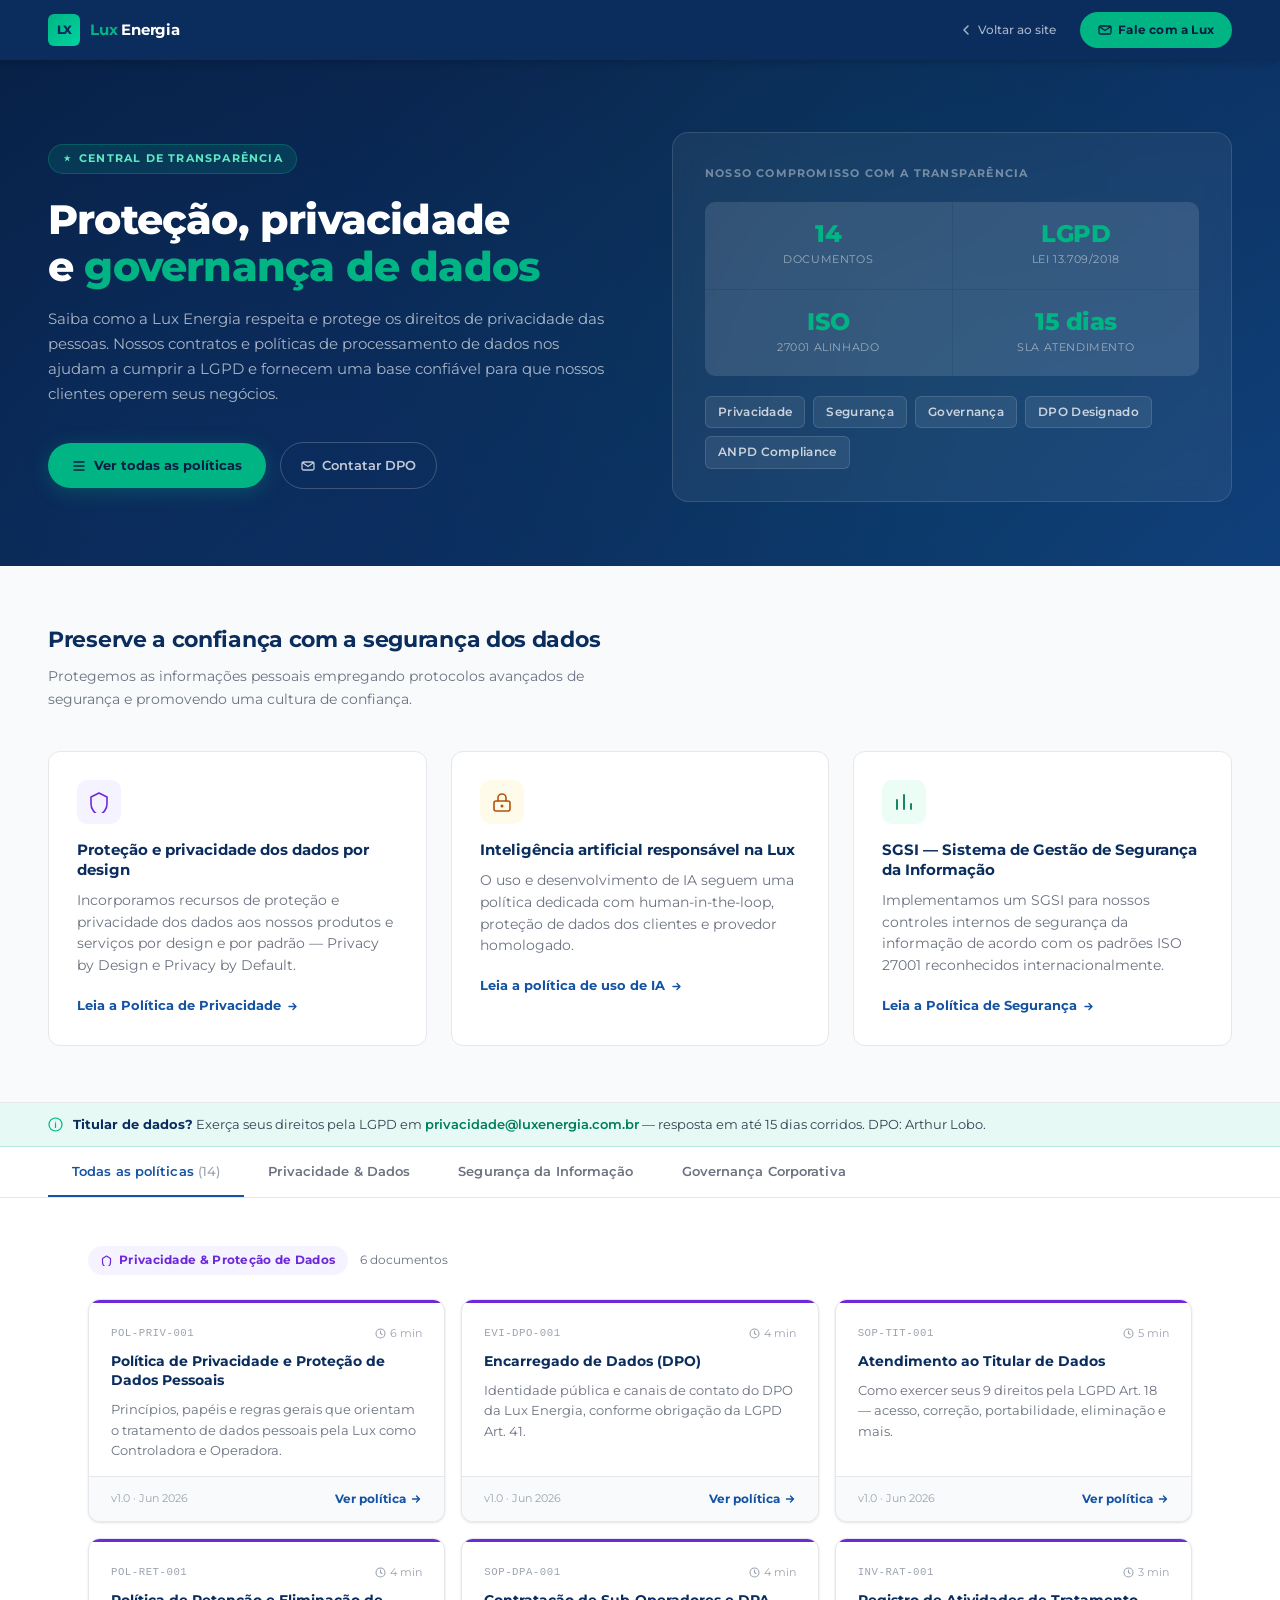
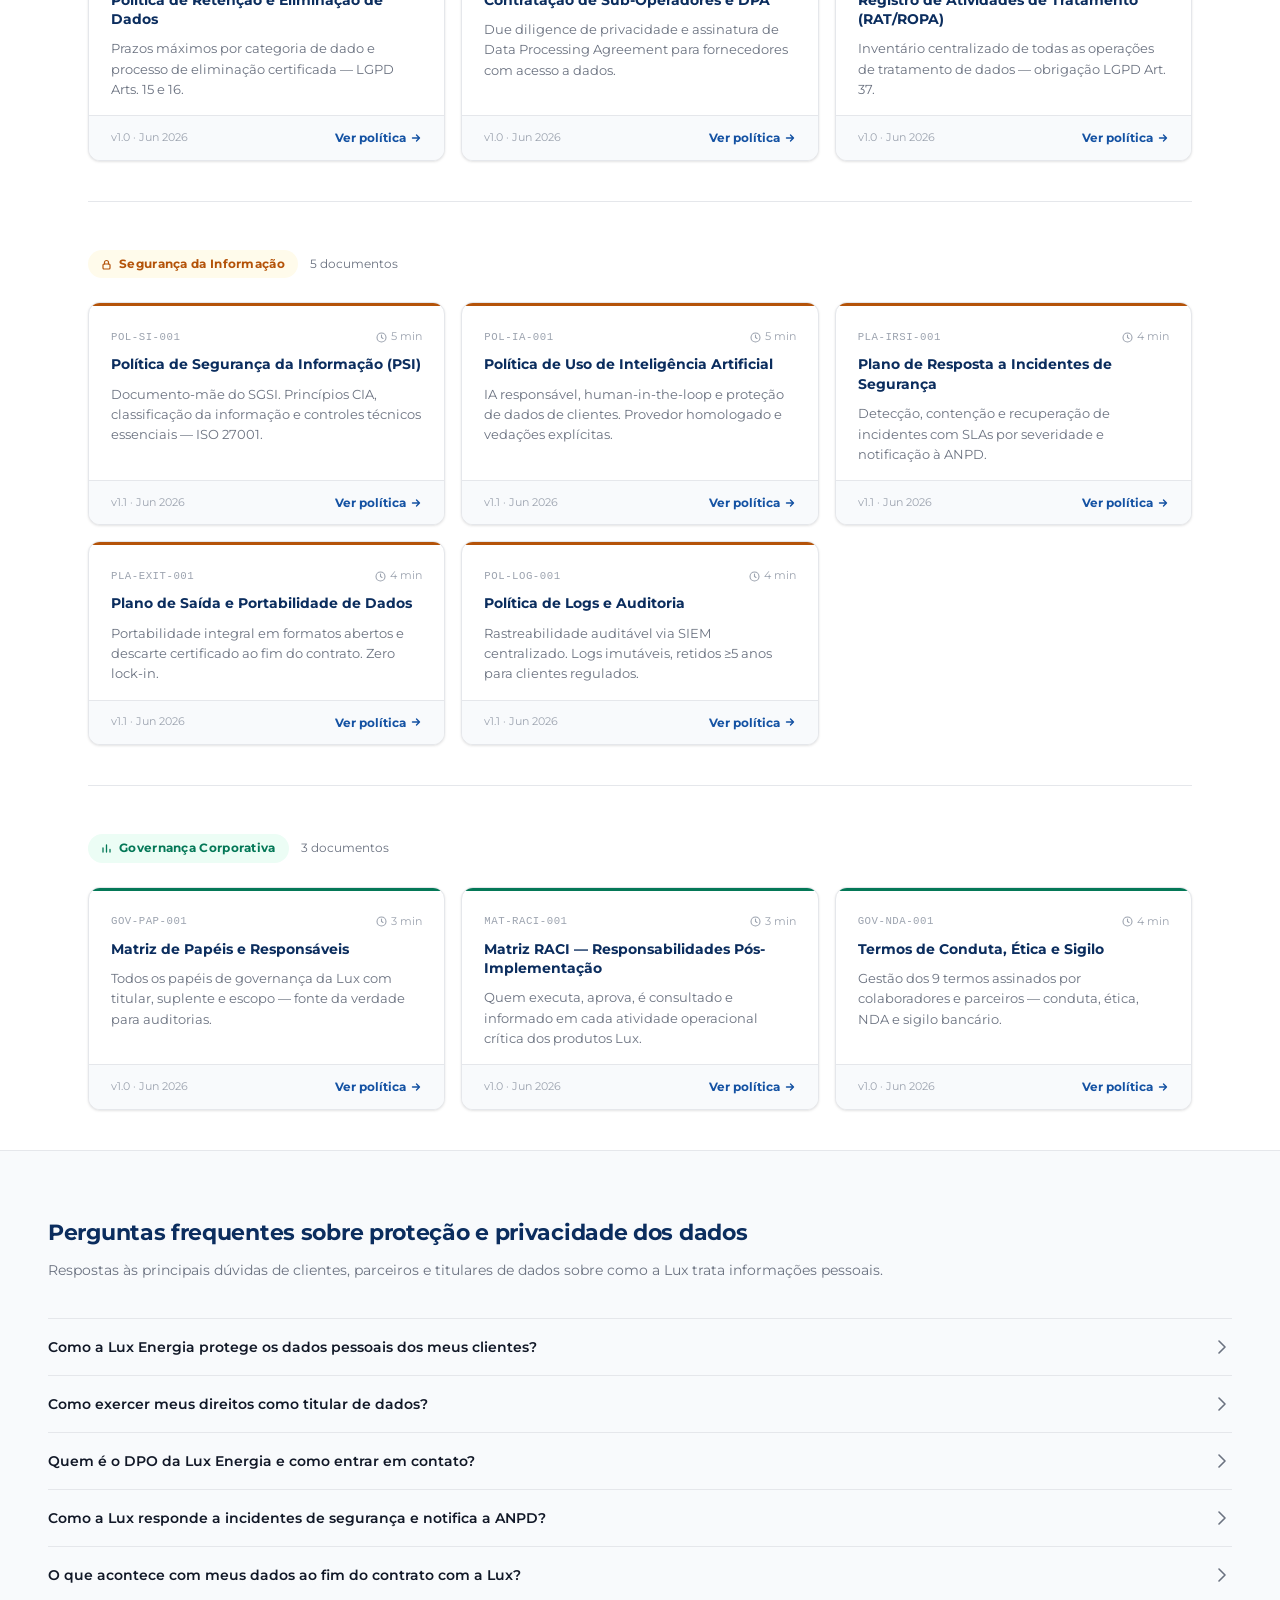
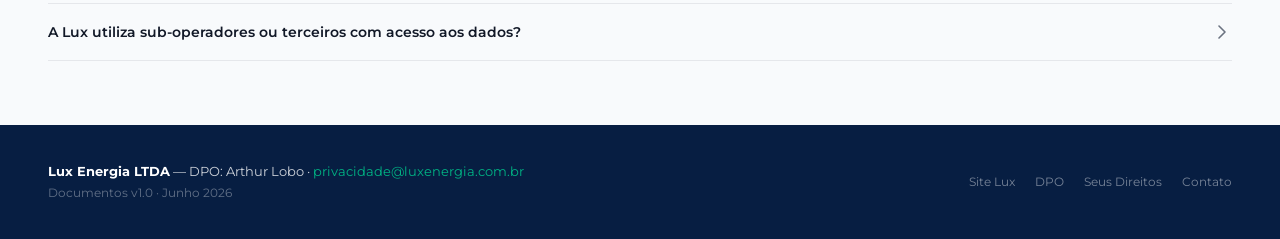
==== commit 26eed458: "redesign: estilo SAP Trust Center + fonte Montserrat - Hero split 2 colunas (texto esquerda, trust c" ====
--- a/index.html
+++ b/index.html
@@ -27,333 +27,478 @@
   </div>
 </nav>
 
-<!-- HERO -->
+<!-- HERO — SAP split layout -->
 <section class="hero">
   <div class="hero-inner">
-    <div class="hero-badge">
-      <svg width="10" height="10" viewBox="0 0 10 10" fill="currentColor"><path d="M5 0L6.12 3.38H9.51L6.76 5.49L7.88 8.88L5 6.76L2.12 8.88L3.24 5.49L0.49 3.38H3.88L5 0Z"/></svg>
-      Central de Transparência
-    </div>
-    <h1>Políticas &amp; <em>Governança</em></h1>
-    <p class="hero-sub">Documentamos nossos compromissos com privacidade, segurança e ética. Tudo público, tudo rastreável.</p>
-    <div class="hero-stats">
-      <div class="hero-stat">
-        <span class="hero-stat-num">14</span>
-        <span class="hero-stat-label">Documentos</span>
-      </div>
-      <div class="hero-stat">
-        <span class="hero-stat-num">LGPD</span>
-        <span class="hero-stat-label">Lei 13.709/2018</span>
-      </div>
-      <div class="hero-stat">
-        <span class="hero-stat-num">ISO 27001</span>
-        <span class="hero-stat-label">Segurança</span>
-      </div>
-      <div class="hero-stat">
-        <span class="hero-stat-num">Jun/2026</span>
-        <span class="hero-stat-label">Última revisão</span>
+    <div class="hero-left">
+      <div class="hero-badge">
+        <svg width="10" height="10" viewBox="0 0 10 10" fill="currentColor"><path d="M5 0.5L5.93 3.15H8.74L6.5 4.77L7.44 7.42L5.2 5.8L2.96 7.42L3.9 4.77L1.66 3.15H4.47L5 0.5Z"/></svg>
+        Central de Transparência
+      </div>
+      <h1>Proteção, privacidade<br>e <em>governança de dados</em></h1>
+      <p class="hero-sub">Saiba como a Lux Energia respeita e protege os direitos de privacidade das pessoas. Nossos contratos e políticas de processamento de dados nos ajudam a cumprir a LGPD e fornecem uma base confiável para que nossos clientes operem seus negócios.</p>
+      <div class="hero-actions">
+        <a href="#politicas" class="hero-btn-primary">
+          <svg width="14" height="14" viewBox="0 0 14 14" fill="none"><path d="M2 11h10M2 7h10M2 3h10" stroke="currentColor" stroke-width="1.4" stroke-linecap="round"/></svg>
+          Ver todas as políticas
+        </a>
+        <a href="mailto:privacidade@luxenergia.com.br" class="hero-btn-ghost">
+          <svg width="14" height="14" viewBox="0 0 14 14" fill="none"><path d="M2 4l5 3.5L12 4" stroke="currentColor" stroke-width="1.3" stroke-linecap="round"/><rect x="1" y="3" width="12" height="8" rx="1.5" stroke="currentColor" stroke-width="1.3"/></svg>
+          Contatar DPO
+        </a>
+      </div>
+    </div>
+    <div class="hero-right">
+      <div class="trust-card">
+        <div class="trust-card-title">Nosso compromisso com a transparência</div>
+        <div class="trust-stats-grid">
+          <div class="trust-stat">
+            <span class="trust-stat-num">14</span>
+            <span class="trust-stat-label">Documentos</span>
+          </div>
+          <div class="trust-stat">
+            <span class="trust-stat-num">LGPD</span>
+            <span class="trust-stat-label">Lei 13.709/2018</span>
+          </div>
+          <div class="trust-stat">
+            <span class="trust-stat-num">ISO</span>
+            <span class="trust-stat-label">27001 Alinhado</span>
+          </div>
+          <div class="trust-stat">
+            <span class="trust-stat-num">15 dias</span>
+            <span class="trust-stat-label">SLA atendimento</span>
+          </div>
+        </div>
+        <div class="trust-badges">
+          <div class="trust-badge">Privacidade</div>
+          <div class="trust-badge">Segurança</div>
+          <div class="trust-badge">Governança</div>
+          <div class="trust-badge">DPO Designado</div>
+          <div class="trust-badge">ANPD Compliance</div>
+        </div>
       </div>
     </div>
   </div>
 </section>
 
-<!-- FILTER TABS -->
-<div class="filter-bar">
-  <div class="filter-tabs">
-    <button class="filter-tab active" data-filter="all">Todas as políticas <span style="color:var(--text-light);font-weight:400">(14)</span></button>
-    <button class="filter-tab" data-filter="privacy">Privacidade &amp; Dados <span style="color:var(--text-light);font-weight:400">(6)</span></button>
-    <button class="filter-tab" data-filter="security">Segurança da Informação <span style="color:var(--text-light);font-weight:400">(5)</span></button>
-    <button class="filter-tab" data-filter="gov">Governança Corporativa <span style="color:var(--text-light);font-weight:400">(3)</span></button>
-  </div>
-</div>
+<!-- FEATURE STRIP — 3 cols SAP style -->
+<section class="feature-strip">
+  <div class="feature-strip-inner">
+    <h2 class="feature-strip-title">Preserve a confiança com a segurança dos dados</h2>
+    <p class="feature-strip-sub">Protegemos as informações pessoais empregando protocolos avançados de segurança e promovendo uma cultura de confiança.</p>
+    <div class="feature-grid">
+
+      <div class="feature-card">
+        <div class="feature-icon privacy">
+          <svg width="22" height="22" viewBox="0 0 22 22" fill="none"><path d="M11 2L3 6v7c0 5 3.5 9.5 8 11 4.5-1.5 8-6 8-11V6L11 2z" stroke="currentColor" stroke-width="1.6" stroke-linejoin="round"/></svg>
+        </div>
+        <h3>Proteção e privacidade dos dados por design</h3>
+        <p>Incorporamos recursos de proteção e privacidade dos dados aos nossos produtos e serviços por design e por padrão — Privacy by Design e Privacy by Default.</p>
+        <a href="pol-priv-001.html" class="feature-link">
+          Leia a Política de Privacidade
+          <svg width="13" height="13" viewBox="0 0 13 13" fill="none"><path d="M3 6.5h7M7 3.5l3 3-3 3" stroke="currentColor" stroke-width="1.4" stroke-linecap="round" stroke-linejoin="round"/></svg>
+        </a>
+      </div>
+
+      <div class="feature-card">
+        <div class="feature-icon security">
+          <svg width="22" height="22" viewBox="0 0 22 22" fill="none"><rect x="3" y="10" width="16" height="10" rx="2" stroke="currentColor" stroke-width="1.6"/><path d="M7 10V7a4 4 0 0 1 8 0v3" stroke="currentColor" stroke-width="1.6" stroke-linecap="round"/><circle cx="11" cy="15" r="1.5" fill="currentColor"/></svg>
+        </div>
+        <h3>Inteligência artificial responsável na Lux</h3>
+        <p>O uso e desenvolvimento de IA seguem uma política dedicada com human-in-the-loop, proteção de dados dos clientes e provedor homologado.</p>
+        <a href="pol-ia-001.html" class="feature-link">
+          Leia a política de uso de IA
+          <svg width="13" height="13" viewBox="0 0 13 13" fill="none"><path d="M3 6.5h7M7 3.5l3 3-3 3" stroke="currentColor" stroke-width="1.4" stroke-linecap="round" stroke-linejoin="round"/></svg>
+        </a>
+      </div>
+
+      <div class="feature-card">
+        <div class="feature-icon gov">
+          <svg width="22" height="22" viewBox="0 0 22 22" fill="none"><path d="M4 18V9M11 18V4M18 18V13" stroke="currentColor" stroke-width="1.8" stroke-linecap="round"/></svg>
+        </div>
+        <h3>SGSI — Sistema de Gestão de Segurança da Informação</h3>
+        <p>Implementamos um SGSI para nossos controles internos de segurança da informação de acordo com os padrões ISO 27001 reconhecidos internacionalmente.</p>
+        <a href="pol-si-001.html" class="feature-link">
+          Leia a Política de Segurança
+          <svg width="13" height="13" viewBox="0 0 13 13" fill="none"><path d="M3 6.5h7M7 3.5l3 3-3 3" stroke="currentColor" stroke-width="1.4" stroke-linecap="round" stroke-linejoin="round"/></svg>
+        </a>
+      </div>
+
+    </div>
+  </div>
+</section>
 
 <!-- LGPD BANNER -->
 <div class="lgpd-banner">
-  <svg width="16" height="16" viewBox="0 0 16 16" fill="none"><circle cx="8" cy="8" r="7" stroke="#00B484" stroke-width="1.3"/><path d="M8 7v4M8 5.5h.01" stroke="#00B484" stroke-width="1.3" stroke-linecap="round"/></svg>
-  <span><strong>Titular de dados?</strong> Exerça seus direitos pela LGPD em <a href="mailto:privacidade@luxenergia.com.br">privacidade@luxenergia.com.br</a> — resposta em até 15 dias corridos.</span>
+  <svg width="15" height="15" viewBox="0 0 15 15" fill="none"><circle cx="7.5" cy="7.5" r="6.5" stroke="#00B484" stroke-width="1.2"/><path d="M7.5 6.5v4M7.5 5h.01" stroke="#00B484" stroke-width="1.2" stroke-linecap="round"/></svg>
+  <span><strong>Titular de dados?</strong> Exerça seus direitos pela LGPD em <a href="mailto:privacidade@luxenergia.com.br">privacidade@luxenergia.com.br</a> — resposta em até 15 dias corridos. DPO: Arthur Lobo.</span>
 </div>
 
-<!-- CONTENT -->
-<div class="container">
-
-  <!-- PRIVACIDADE -->
-  <section class="cat-group" data-category="privacy">
-    <div class="cat-label">
-      <div class="cat-pill privacy">
-        <svg width="12" height="12" viewBox="0 0 12 12" fill="none"><path d="M6 1L2 3v4c0 2.8 1.8 5.4 4 6.1C8.2 12.4 10 9.8 10 7V3L6 1z" stroke="currentColor" stroke-width="1.2" stroke-linejoin="round"/></svg>
-        Privacidade &amp; Proteção de Dados
-      </div>
-      <span class="cat-count">6 documentos</span>
-    </div>
-    <div class="cards-grid">
-
-      <a href="pol-priv-001.html" class="policy-card" data-cat="privacy">
-        <div class="card-accent privacy"></div>
-        <div class="card-body">
-          <div class="card-meta">
-            <span class="card-code">POL-PRIV-001</span>
-            <span class="card-read-time"><svg width="11" height="11" viewBox="0 0 11 11" fill="none"><circle cx="5.5" cy="5.5" r="4.5" stroke="currentColor" stroke-width="1.1"/><path d="M5.5 3v2.5l1.5 1" stroke="currentColor" stroke-width="1.1" stroke-linecap="round"/></svg> 6 min</span>
-          </div>
-          <div class="card-title">Política de Privacidade e Proteção de Dados Pessoais</div>
-          <div class="card-desc">Princípios, papéis e regras gerais que orientam o tratamento de dados pessoais pela Lux como Controladora e Operadora.</div>
-        </div>
-        <div class="card-footer">
-          <span class="card-version">v1.0 · Jun 2026</span>
-          <span class="card-cta">Ver política <svg width="13" height="13" viewBox="0 0 13 13" fill="none"><path d="M3 6.5h7M7 3.5l3 3-3 3" stroke="currentColor" stroke-width="1.4" stroke-linecap="round" stroke-linejoin="round"/></svg></span>
-        </div>
-      </a>
-
-      <a href="evi-dpo-001.html" class="policy-card" data-cat="privacy">
-        <div class="card-accent privacy"></div>
-        <div class="card-body">
-          <div class="card-meta">
-            <span class="card-code">EVI-DPO-001</span>
-            <span class="card-read-time"><svg width="11" height="11" viewBox="0 0 11 11" fill="none"><circle cx="5.5" cy="5.5" r="4.5" stroke="currentColor" stroke-width="1.1"/><path d="M5.5 3v2.5l1.5 1" stroke="currentColor" stroke-width="1.1" stroke-linecap="round"/></svg> 4 min</span>
-          </div>
-          <div class="card-title">Encarregado de Dados (DPO)</div>
-          <div class="card-desc">Identidade pública e canais de contato do DPO da Lux Energia, conforme obrigação da LGPD Art. 41.</div>
-        </div>
-        <div class="card-footer">
-          <span class="card-version">v1.0 · Jun 2026</span>
-          <span class="card-cta">Ver política <svg width="13" height="13" viewBox="0 0 13 13" fill="none"><path d="M3 6.5h7M7 3.5l3 3-3 3" stroke="currentColor" stroke-width="1.4" stroke-linecap="round" stroke-linejoin="round"/></svg></span>
-        </div>
-      </a>
-
-      <a href="sop-tit-001.html" class="policy-card" data-cat="privacy">
-        <div class="card-accent privacy"></div>
-        <div class="card-body">
-          <div class="card-meta">
-            <span class="card-code">SOP-TIT-001</span>
-            <span class="card-read-time"><svg width="11" height="11" viewBox="0 0 11 11" fill="none"><circle cx="5.5" cy="5.5" r="4.5" stroke="currentColor" stroke-width="1.1"/><path d="M5.5 3v2.5l1.5 1" stroke="currentColor" stroke-width="1.1" stroke-linecap="round"/></svg> 5 min</span>
-          </div>
-          <div class="card-title">Atendimento ao Titular de Dados</div>
-          <div class="card-desc">Como exercer seus 9 direitos pela LGPD Art. 18 — acesso, correção, portabilidade, eliminação e mais. Resposta em 15 dias.</div>
-        </div>
-        <div class="card-footer">
-          <span class="card-version">v1.0 · Jun 2026</span>
-          <span class="card-cta">Ver política <svg width="13" height="13" viewBox="0 0 13 13" fill="none"><path d="M3 6.5h7M7 3.5l3 3-3 3" stroke="currentColor" stroke-width="1.4" stroke-linecap="round" stroke-linejoin="round"/></svg></span>
-        </div>
-      </a>
-
-      <a href="pol-ret-001.html" class="policy-card" data-cat="privacy">
-        <div class="card-accent privacy"></div>
-        <div class="card-body">
-          <div class="card-meta">
-            <span class="card-code">POL-RET-001</span>
-            <span class="card-read-time"><svg width="11" height="11" viewBox="0 0 11 11" fill="none"><circle cx="5.5" cy="5.5" r="4.5" stroke="currentColor" stroke-width="1.1"/><path d="M5.5 3v2.5l1.5 1" stroke="currentColor" stroke-width="1.1" stroke-linecap="round"/></svg> 4 min</span>
-          </div>
-          <div class="card-title">Política de Retenção e Eliminação de Dados</div>
-          <div class="card-desc">Prazos máximos por categoria de dado e processo de eliminação certificada — LGPD Arts. 15 e 16.</div>
-        </div>
-        <div class="card-footer">
-          <span class="card-version">v1.0 · Jun 2026</span>
-          <span class="card-cta">Ver política <svg width="13" height="13" viewBox="0 0 13 13" fill="none"><path d="M3 6.5h7M7 3.5l3 3-3 3" stroke="currentColor" stroke-width="1.4" stroke-linecap="round" stroke-linejoin="round"/></svg></span>
-        </div>
-      </a>
-
-      <a href="sop-dpa-001.html" class="policy-card" data-cat="privacy">
-        <div class="card-accent privacy"></div>
-        <div class="card-body">
-          <div class="card-meta">
-            <span class="card-code">SOP-DPA-001</span>
-            <span class="card-read-time"><svg width="11" height="11" viewBox="0 0 11 11" fill="none"><circle cx="5.5" cy="5.5" r="4.5" stroke="currentColor" stroke-width="1.1"/><path d="M5.5 3v2.5l1.5 1" stroke="currentColor" stroke-width="1.1" stroke-linecap="round"/></svg> 4 min</span>
-          </div>
-          <div class="card-title">Contratação de Sub-Operadores e DPA</div>
-          <div class="card-desc">Due diligence de privacidade e assinatura de Data Processing Agreement para fornecedores com acesso a dados.</div>
-        </div>
-        <div class="card-footer">
-          <span class="card-version">v1.0 · Jun 2026</span>
-          <span class="card-cta">Ver política <svg width="13" height="13" viewBox="0 0 13 13" fill="none"><path d="M3 6.5h7M7 3.5l3 3-3 3" stroke="currentColor" stroke-width="1.4" stroke-linecap="round" stroke-linejoin="round"/></svg></span>
-        </div>
-      </a>
-
-      <a href="inv-rat-001.html" class="policy-card" data-cat="privacy">
-        <div class="card-accent privacy"></div>
-        <div class="card-body">
-          <div class="card-meta">
-            <span class="card-code">INV-RAT-001</span>
-            <span class="card-read-time"><svg width="11" height="11" viewBox="0 0 11 11" fill="none"><circle cx="5.5" cy="5.5" r="4.5" stroke="currentColor" stroke-width="1.1"/><path d="M5.5 3v2.5l1.5 1" stroke="currentColor" stroke-width="1.1" stroke-linecap="round"/></svg> 3 min</span>
-          </div>
-          <div class="card-title">Registro de Atividades de Tratamento (RAT/ROPA)</div>
-          <div class="card-desc">Inventário centralizado de todas as operações de tratamento de dados — obrigação LGPD Art. 37.</div>
-        </div>
-        <div class="card-footer">
-          <span class="card-version">v1.0 · Jun 2026</span>
-          <span class="card-cta">Ver política <svg width="13" height="13" viewBox="0 0 13 13" fill="none"><path d="M3 6.5h7M7 3.5l3 3-3 3" stroke="currentColor" stroke-width="1.4" stroke-linecap="round" stroke-linejoin="round"/></svg></span>
-        </div>
-      </a>
-
-    </div>
-  </section>
-
-  <!-- SEGURANÇA -->
-  <section class="cat-group" data-category="security">
-    <div class="cat-label">
-      <div class="cat-pill security">
-        <svg width="12" height="12" viewBox="0 0 12 12" fill="none"><rect x="2" y="5.5" width="8" height="5.5" rx="1" stroke="currentColor" stroke-width="1.2"/><path d="M4 5.5V4a2 2 0 0 1 4 0v1.5" stroke="currentColor" stroke-width="1.2" stroke-linecap="round"/></svg>
-        Segurança da Informação
-      </div>
-      <span class="cat-count">5 documentos</span>
-    </div>
-    <div class="cards-grid">
-
-      <a href="pol-si-001.html" class="policy-card" data-cat="security">
-        <div class="card-accent security"></div>
-        <div class="card-body">
-          <div class="card-meta">
-            <span class="card-code">POL-SI-001</span>
-            <span class="card-read-time"><svg width="11" height="11" viewBox="0 0 11 11" fill="none"><circle cx="5.5" cy="5.5" r="4.5" stroke="currentColor" stroke-width="1.1"/><path d="M5.5 3v2.5l1.5 1" stroke="currentColor" stroke-width="1.1" stroke-linecap="round"/></svg> 5 min</span>
-          </div>
-          <div class="card-title">Política de Segurança da Informação (PSI)</div>
-          <div class="card-desc">Documento-mãe do SGSI. Princípios CIA, classificação da informação e controles técnicos essenciais — ISO 27001.</div>
-        </div>
-        <div class="card-footer">
-          <span class="card-version">v1.1 · Jun 2026</span>
-          <span class="card-cta">Ver política <svg width="13" height="13" viewBox="0 0 13 13" fill="none"><path d="M3 6.5h7M7 3.5l3 3-3 3" stroke="currentColor" stroke-width="1.4" stroke-linecap="round" stroke-linejoin="round"/></svg></span>
-        </div>
-      </a>
-
-      <a href="pol-ia-001.html" class="policy-card" data-cat="security">
-        <div class="card-accent security"></div>
-        <div class="card-body">
-          <div class="card-meta">
-            <span class="card-code">POL-IA-001</span>
-            <span class="card-read-time"><svg width="11" height="11" viewBox="0 0 11 11" fill="none"><circle cx="5.5" cy="5.5" r="4.5" stroke="currentColor" stroke-width="1.1"/><path d="M5.5 3v2.5l1.5 1" stroke="currentColor" stroke-width="1.1" stroke-linecap="round"/></svg> 5 min</span>
-          </div>
-          <div class="card-title">Política de Uso de Inteligência Artificial</div>
-          <div class="card-desc">IA responsável, human-in-the-loop e proteção de dados de clientes. Provedor homologado e vedações explícitas.</div>
-        </div>
-        <div class="card-footer">
-          <span class="card-version">v1.1 · Jun 2026</span>
-          <span class="card-cta">Ver política <svg width="13" height="13" viewBox="0 0 13 13" fill="none"><path d="M3 6.5h7M7 3.5l3 3-3 3" stroke="currentColor" stroke-width="1.4" stroke-linecap="round" stroke-linejoin="round"/></svg></span>
-        </div>
-      </a>
-
-      <a href="pla-irsi-001.html" class="policy-card" data-cat="security">
-        <div class="card-accent security"></div>
-        <div class="card-body">
-          <div class="card-meta">
-            <span class="card-code">PLA-IRSI-001</span>
-            <span class="card-read-time"><svg width="11" height="11" viewBox="0 0 11 11" fill="none"><circle cx="5.5" cy="5.5" r="4.5" stroke="currentColor" stroke-width="1.1"/><path d="M5.5 3v2.5l1.5 1" stroke="currentColor" stroke-width="1.1" stroke-linecap="round"/></svg> 4 min</span>
-          </div>
-          <div class="card-title">Plano de Resposta a Incidentes de Segurança</div>
-          <div class="card-desc">Detecção, contenção e recuperação de incidentes com SLAs por severidade e notificação à ANPD — NIST SP 800-61.</div>
-        </div>
-        <div class="card-footer">
-          <span class="card-version">v1.1 · Jun 2026</span>
-          <span class="card-cta">Ver política <svg width="13" height="13" viewBox="0 0 13 13" fill="none"><path d="M3 6.5h7M7 3.5l3 3-3 3" stroke="currentColor" stroke-width="1.4" stroke-linecap="round" stroke-linejoin="round"/></svg></span>
-        </div>
-      </a>
-
-      <a href="pla-exit-001.html" class="policy-card" data-cat="security">
-        <div class="card-accent security"></div>
-        <div class="card-body">
-          <div class="card-meta">
-            <span class="card-code">PLA-EXIT-001</span>
-            <span class="card-read-time"><svg width="11" height="11" viewBox="0 0 11 11" fill="none"><circle cx="5.5" cy="5.5" r="4.5" stroke="currentColor" stroke-width="1.1"/><path d="M5.5 3v2.5l1.5 1" stroke="currentColor" stroke-width="1.1" stroke-linecap="round"/></svg> 4 min</span>
-          </div>
-          <div class="card-title">Plano de Saída e Portabilidade de Dados</div>
-          <div class="card-desc">Portabilidade integral em formatos abertos e descarte certificado ao fim do contrato. Zero lock-in.</div>
-        </div>
-        <div class="card-footer">
-          <span class="card-version">v1.1 · Jun 2026</span>
-          <span class="card-cta">Ver política <svg width="13" height="13" viewBox="0 0 13 13" fill="none"><path d="M3 6.5h7M7 3.5l3 3-3 3" stroke="currentColor" stroke-width="1.4" stroke-linecap="round" stroke-linejoin="round"/></svg></span>
-        </div>
-      </a>
-
-      <a href="pol-log-001.html" class="policy-card" data-cat="security">
-        <div class="card-accent security"></div>
-        <div class="card-body">
-          <div class="card-meta">
-            <span class="card-code">POL-LOG-001</span>
-            <span class="card-read-time"><svg width="11" height="11" viewBox="0 0 11 11" fill="none"><circle cx="5.5" cy="5.5" r="4.5" stroke="currentColor" stroke-width="1.1"/><path d="M5.5 3v2.5l1.5 1" stroke="currentColor" stroke-width="1.1" stroke-linecap="round"/></svg> 4 min</span>
-          </div>
-          <div class="card-title">Política de Logs e Auditoria</div>
-          <div class="card-desc">Rastreabilidade auditável via SIEM centralizado. Logs imutáveis, retidos ≥5 anos para clientes regulados.</div>
-        </div>
-        <div class="card-footer">
-          <span class="card-version">v1.1 · Jun 2026</span>
-          <span class="card-cta">Ver política <svg width="13" height="13" viewBox="0 0 13 13" fill="none"><path d="M3 6.5h7M7 3.5l3 3-3 3" stroke="currentColor" stroke-width="1.4" stroke-linecap="round" stroke-linejoin="round"/></svg></span>
-        </div>
-      </a>
-
-    </div>
-  </section>
-
-  <!-- GOVERNANÇA -->
-  <section class="cat-group" data-category="gov">
-    <div class="cat-label">
-      <div class="cat-pill gov">
-        <svg width="12" height="12" viewBox="0 0 12 12" fill="none"><path d="M2 10V5M6 10V2M10 10V7" stroke="currentColor" stroke-width="1.3" stroke-linecap="round"/></svg>
-        Governança Corporativa
-      </div>
-      <span class="cat-count">3 documentos</span>
-    </div>
-    <div class="cards-grid">
-
-      <a href="gov-pap-001.html" class="policy-card" data-cat="gov">
-        <div class="card-accent gov"></div>
-        <div class="card-body">
-          <div class="card-meta">
-            <span class="card-code">GOV-PAP-001</span>
-            <span class="card-read-time"><svg width="11" height="11" viewBox="0 0 11 11" fill="none"><circle cx="5.5" cy="5.5" r="4.5" stroke="currentColor" stroke-width="1.1"/><path d="M5.5 3v2.5l1.5 1" stroke="currentColor" stroke-width="1.1" stroke-linecap="round"/></svg> 3 min</span>
-          </div>
-          <div class="card-title">Matriz de Papéis e Responsáveis</div>
-          <div class="card-desc">Todos os papéis de governança da Lux com titular, suplente e escopo — fonte da verdade para auditorias.</div>
-        </div>
-        <div class="card-footer">
-          <span class="card-version">v1.0 · Jun 2026</span>
-          <span class="card-cta">Ver política <svg width="13" height="13" viewBox="0 0 13 13" fill="none"><path d="M3 6.5h7M7 3.5l3 3-3 3" stroke="currentColor" stroke-width="1.4" stroke-linecap="round" stroke-linejoin="round"/></svg></span>
-        </div>
-      </a>
-
-      <a href="mat-raci-001.html" class="policy-card" data-cat="gov">
-        <div class="card-accent gov"></div>
-        <div class="card-body">
-          <div class="card-meta">
-            <span class="card-code">MAT-RACI-001</span>
-            <span class="card-read-time"><svg width="11" height="11" viewBox="0 0 11 11" fill="none"><circle cx="5.5" cy="5.5" r="4.5" stroke="currentColor" stroke-width="1.1"/><path d="M5.5 3v2.5l1.5 1" stroke="currentColor" stroke-width="1.1" stroke-linecap="round"/></svg> 3 min</span>
-          </div>
-          <div class="card-title">Matriz RACI — Responsabilidades Pós-Implementação</div>
-          <div class="card-desc">Quem executa, aprova, é consultado e informado em cada atividade operacional crítica dos produtos Lux.</div>
-        </div>
-        <div class="card-footer">
-          <span class="card-version">v1.0 · Jun 2026</span>
-          <span class="card-cta">Ver política <svg width="13" height="13" viewBox="0 0 13 13" fill="none"><path d="M3 6.5h7M7 3.5l3 3-3 3" stroke="currentColor" stroke-width="1.4" stroke-linecap="round" stroke-linejoin="round"/></svg></span>
-        </div>
-      </a>
-
-      <a href="gov-nda-001.html" class="policy-card" data-cat="gov">
-        <div class="card-accent gov"></div>
-        <div class="card-body">
-          <div class="card-meta">
-            <span class="card-code">GOV-NDA-001</span>
-            <span class="card-read-time"><svg width="11" height="11" viewBox="0 0 11 11" fill="none"><circle cx="5.5" cy="5.5" r="4.5" stroke="currentColor" stroke-width="1.1"/><path d="M5.5 3v2.5l1.5 1" stroke="currentColor" stroke-width="1.1" stroke-linecap="round"/></svg> 4 min</span>
-          </div>
-          <div class="card-title">Termos de Conduta, Ética e Sigilo</div>
-          <div class="card-desc">Gestão dos 9 termos assinados por colaboradores e parceiros — conduta, ética, NDA, sigilo bancário e setorial.</div>
-        </div>
-        <div class="card-footer">
-          <span class="card-version">v1.0 · Jun 2026</span>
-          <span class="card-cta">Ver política <svg width="13" height="13" viewBox="0 0 13 13" fill="none"><path d="M3 6.5h7M7 3.5l3 3-3 3" stroke="currentColor" stroke-width="1.4" stroke-linecap="round" stroke-linejoin="round"/></svg></span>
-        </div>
-      </a>
-
-    </div>
-  </section>
-
-</div><!-- /container -->
+<!-- POLÍTICAS -->
+<div id="politicas">
+
+  <!-- FILTER TABS -->
+  <div class="filter-bar">
+    <div class="filter-tabs">
+      <button class="filter-tab active" data-filter="all">Todas as políticas <span style="color:var(--text-light);font-weight:500">(14)</span></button>
+      <button class="filter-tab" data-filter="privacy">Privacidade &amp; Dados</button>
+      <button class="filter-tab" data-filter="security">Segurança da Informação</button>
+      <button class="filter-tab" data-filter="gov">Governança Corporativa</button>
+    </div>
+  </div>
+
+  <div class="container">
+
+    <!-- PRIVACIDADE -->
+    <section class="cat-group" data-category="privacy">
+      <div class="cat-label">
+        <div class="cat-pill privacy">
+          <svg width="11" height="11" viewBox="0 0 11 11" fill="none"><path d="M5.5 1L1.5 3.5v4C1.5 9.8 3.3 11.5 5.5 12 7.7 11.5 9.5 9.8 9.5 7.5v-4L5.5 1z" stroke="currentColor" stroke-width="1.2" stroke-linejoin="round"/></svg>
+          Privacidade &amp; Proteção de Dados
+        </div>
+        <span class="cat-count">6 documentos</span>
+      </div>
+      <div class="cards-grid">
+
+        <a href="pol-priv-001.html" class="policy-card">
+          <div class="card-accent privacy"></div>
+          <div class="card-body">
+            <div class="card-meta">
+              <span class="card-code">POL-PRIV-001</span>
+              <span class="card-read-time"><svg width="11" height="11" viewBox="0 0 11 11" fill="none"><circle cx="5.5" cy="5.5" r="4.5" stroke="currentColor" stroke-width="1.1"/><path d="M5.5 3v2.5l1.5 1" stroke="currentColor" stroke-width="1.1" stroke-linecap="round"/></svg> 6 min</span>
+            </div>
+            <div class="card-title">Política de Privacidade e Proteção de Dados Pessoais</div>
+            <div class="card-desc">Princípios, papéis e regras gerais que orientam o tratamento de dados pessoais pela Lux como Controladora e Operadora.</div>
+          </div>
+          <div class="card-footer">
+            <span class="card-version">v1.0 · Jun 2026</span>
+            <span class="card-cta">Ver política <svg width="12" height="12" viewBox="0 0 12 12" fill="none"><path d="M2.5 6h7M6.5 3l3 3-3 3" stroke="currentColor" stroke-width="1.4" stroke-linecap="round" stroke-linejoin="round"/></svg></span>
+          </div>
+        </a>
+
+        <a href="evi-dpo-001.html" class="policy-card">
+          <div class="card-accent privacy"></div>
+          <div class="card-body">
+            <div class="card-meta">
+              <span class="card-code">EVI-DPO-001</span>
+              <span class="card-read-time"><svg width="11" height="11" viewBox="0 0 11 11" fill="none"><circle cx="5.5" cy="5.5" r="4.5" stroke="currentColor" stroke-width="1.1"/><path d="M5.5 3v2.5l1.5 1" stroke="currentColor" stroke-width="1.1" stroke-linecap="round"/></svg> 4 min</span>
+            </div>
+            <div class="card-title">Encarregado de Dados (DPO)</div>
+            <div class="card-desc">Identidade pública e canais de contato do DPO da Lux Energia, conforme obrigação da LGPD Art. 41.</div>
+          </div>
+          <div class="card-footer">
+            <span class="card-version">v1.0 · Jun 2026</span>
+            <span class="card-cta">Ver política <svg width="12" height="12" viewBox="0 0 12 12" fill="none"><path d="M2.5 6h7M6.5 3l3 3-3 3" stroke="currentColor" stroke-width="1.4" stroke-linecap="round" stroke-linejoin="round"/></svg></span>
+          </div>
+        </a>
+
+        <a href="sop-tit-001.html" class="policy-card">
+          <div class="card-accent privacy"></div>
+          <div class="card-body">
+            <div class="card-meta">
+              <span class="card-code">SOP-TIT-001</span>
+              <span class="card-read-time"><svg width="11" height="11" viewBox="0 0 11 11" fill="none"><circle cx="5.5" cy="5.5" r="4.5" stroke="currentColor" stroke-width="1.1"/><path d="M5.5 3v2.5l1.5 1" stroke="currentColor" stroke-width="1.1" stroke-linecap="round"/></svg> 5 min</span>
+            </div>
+            <div class="card-title">Atendimento ao Titular de Dados</div>
+            <div class="card-desc">Como exercer seus 9 direitos pela LGPD Art. 18 — acesso, correção, portabilidade, eliminação e mais.</div>
+          </div>
+          <div class="card-footer">
+            <span class="card-version">v1.0 · Jun 2026</span>
+            <span class="card-cta">Ver política <svg width="12" height="12" viewBox="0 0 12 12" fill="none"><path d="M2.5 6h7M6.5 3l3 3-3 3" stroke="currentColor" stroke-width="1.4" stroke-linecap="round" stroke-linejoin="round"/></svg></span>
+          </div>
+        </a>
+
+        <a href="pol-ret-001.html" class="policy-card">
+          <div class="card-accent privacy"></div>
+          <div class="card-body">
+            <div class="card-meta">
+              <span class="card-code">POL-RET-001</span>
+              <span class="card-read-time"><svg width="11" height="11" viewBox="0 0 11 11" fill="none"><circle cx="5.5" cy="5.5" r="4.5" stroke="currentColor" stroke-width="1.1"/><path d="M5.5 3v2.5l1.5 1" stroke="currentColor" stroke-width="1.1" stroke-linecap="round"/></svg> 4 min</span>
+            </div>
+            <div class="card-title">Política de Retenção e Eliminação de Dados</div>
+            <div class="card-desc">Prazos máximos por categoria de dado e processo de eliminação certificada — LGPD Arts. 15 e 16.</div>
+          </div>
+          <div class="card-footer">
+            <span class="card-version">v1.0 · Jun 2026</span>
+            <span class="card-cta">Ver política <svg width="12" height="12" viewBox="0 0 12 12" fill="none"><path d="M2.5 6h7M6.5 3l3 3-3 3" stroke="currentColor" stroke-width="1.4" stroke-linecap="round" stroke-linejoin="round"/></svg></span>
+          </div>
+        </a>
+
+        <a href="sop-dpa-001.html" class="policy-card">
+          <div class="card-accent privacy"></div>
+          <div class="card-body">
+            <div class="card-meta">
+              <span class="card-code">SOP-DPA-001</span>
+              <span class="card-read-time"><svg width="11" height="11" viewBox="0 0 11 11" fill="none"><circle cx="5.5" cy="5.5" r="4.5" stroke="currentColor" stroke-width="1.1"/><path d="M5.5 3v2.5l1.5 1" stroke="currentColor" stroke-width="1.1" stroke-linecap="round"/></svg> 4 min</span>
+            </div>
+            <div class="card-title">Contratação de Sub-Operadores e DPA</div>
+            <div class="card-desc">Due diligence de privacidade e assinatura de Data Processing Agreement para fornecedores com acesso a dados.</div>
+          </div>
+          <div class="card-footer">
+            <span class="card-version">v1.0 · Jun 2026</span>
+            <span class="card-cta">Ver política <svg width="12" height="12" viewBox="0 0 12 12" fill="none"><path d="M2.5 6h7M6.5 3l3 3-3 3" stroke="currentColor" stroke-width="1.4" stroke-linecap="round" stroke-linejoin="round"/></svg></span>
+          </div>
+        </a>
+
+        <a href="inv-rat-001.html" class="policy-card">
+          <div class="card-accent privacy"></div>
+          <div class="card-body">
+            <div class="card-meta">
+              <span class="card-code">INV-RAT-001</span>
+              <span class="card-read-time"><svg width="11" height="11" viewBox="0 0 11 11" fill="none"><circle cx="5.5" cy="5.5" r="4.5" stroke="currentColor" stroke-width="1.1"/><path d="M5.5 3v2.5l1.5 1" stroke="currentColor" stroke-width="1.1" stroke-linecap="round"/></svg> 3 min</span>
+            </div>
+            <div class="card-title">Registro de Atividades de Tratamento (RAT/ROPA)</div>
+            <div class="card-desc">Inventário centralizado de todas as operações de tratamento de dados — obrigação LGPD Art. 37.</div>
+          </div>
+          <div class="card-footer">
+            <span class="card-version">v1.0 · Jun 2026</span>
+            <span class="card-cta">Ver política <svg width="12" height="12" viewBox="0 0 12 12" fill="none"><path d="M2.5 6h7M6.5 3l3 3-3 3" stroke="currentColor" stroke-width="1.4" stroke-linecap="round" stroke-linejoin="round"/></svg></span>
+          </div>
+        </a>
+
+      </div>
+    </section>
+
+    <!-- SEGURANÇA -->
+    <section class="cat-group" data-category="security">
+      <div class="cat-label">
+        <div class="cat-pill security">
+          <svg width="11" height="11" viewBox="0 0 11 11" fill="none"><rect x="2" y="5" width="7" height="5" rx="1" stroke="currentColor" stroke-width="1.2"/><path d="M3.5 5V3.5a2 2 0 0 1 4 0V5" stroke="currentColor" stroke-width="1.2" stroke-linecap="round"/></svg>
+          Segurança da Informação
+        </div>
+        <span class="cat-count">5 documentos</span>
+      </div>
+      <div class="cards-grid">
+
+        <a href="pol-si-001.html" class="policy-card">
+          <div class="card-accent security"></div>
+          <div class="card-body">
+            <div class="card-meta">
+              <span class="card-code">POL-SI-001</span>
+              <span class="card-read-time"><svg width="11" height="11" viewBox="0 0 11 11" fill="none"><circle cx="5.5" cy="5.5" r="4.5" stroke="currentColor" stroke-width="1.1"/><path d="M5.5 3v2.5l1.5 1" stroke="currentColor" stroke-width="1.1" stroke-linecap="round"/></svg> 5 min</span>
+            </div>
+            <div class="card-title">Política de Segurança da Informação (PSI)</div>
+            <div class="card-desc">Documento-mãe do SGSI. Princípios CIA, classificação da informação e controles técnicos essenciais — ISO 27001.</div>
+          </div>
+          <div class="card-footer">
+            <span class="card-version">v1.1 · Jun 2026</span>
+            <span class="card-cta">Ver política <svg width="12" height="12" viewBox="0 0 12 12" fill="none"><path d="M2.5 6h7M6.5 3l3 3-3 3" stroke="currentColor" stroke-width="1.4" stroke-linecap="round" stroke-linejoin="round"/></svg></span>
+          </div>
+        </a>
+
+        <a href="pol-ia-001.html" class="policy-card">
+          <div class="card-accent security"></div>
+          <div class="card-body">
+            <div class="card-meta">
+              <span class="card-code">POL-IA-001</span>
+              <span class="card-read-time"><svg width="11" height="11" viewBox="0 0 11 11" fill="none"><circle cx="5.5" cy="5.5" r="4.5" stroke="currentColor" stroke-width="1.1"/><path d="M5.5 3v2.5l1.5 1" stroke="currentColor" stroke-width="1.1" stroke-linecap="round"/></svg> 5 min</span>
+            </div>
+            <div class="card-title">Política de Uso de Inteligência Artificial</div>
+            <div class="card-desc">IA responsável, human-in-the-loop e proteção de dados de clientes. Provedor homologado e vedações explícitas.</div>
+          </div>
+          <div class="card-footer">
+            <span class="card-version">v1.1 · Jun 2026</span>
+            <span class="card-cta">Ver política <svg width="12" height="12" viewBox="0 0 12 12" fill="none"><path d="M2.5 6h7M6.5 3l3 3-3 3" stroke="currentColor" stroke-width="1.4" stroke-linecap="round" stroke-linejoin="round"/></svg></span>
+          </div>
+        </a>
+
+        <a href="pla-irsi-001.html" class="policy-card">
+          <div class="card-accent security"></div>
+          <div class="card-body">
+            <div class="card-meta">
+              <span class="card-code">PLA-IRSI-001</span>
+              <span class="card-read-time"><svg width="11" height="11" viewBox="0 0 11 11" fill="none"><circle cx="5.5" cy="5.5" r="4.5" stroke="currentColor" stroke-width="1.1"/><path d="M5.5 3v2.5l1.5 1" stroke="currentColor" stroke-width="1.1" stroke-linecap="round"/></svg> 4 min</span>
+            </div>
+            <div class="card-title">Plano de Resposta a Incidentes de Segurança</div>
+            <div class="card-desc">Detecção, contenção e recuperação de incidentes com SLAs por severidade e notificação à ANPD.</div>
+          </div>
+          <div class="card-footer">
+            <span class="card-version">v1.1 · Jun 2026</span>
+            <span class="card-cta">Ver política <svg width="12" height="12" viewBox="0 0 12 12" fill="none"><path d="M2.5 6h7M6.5 3l3 3-3 3" stroke="currentColor" stroke-width="1.4" stroke-linecap="round" stroke-linejoin="round"/></svg></span>
+          </div>
+        </a>
+
+        <a href="pla-exit-001.html" class="policy-card">
+          <div class="card-accent security"></div>
+          <div class="card-body">
+            <div class="card-meta">
+              <span class="card-code">PLA-EXIT-001</span>
+              <span class="card-read-time"><svg width="11" height="11" viewBox="0 0 11 11" fill="none"><circle cx="5.5" cy="5.5" r="4.5" stroke="currentColor" stroke-width="1.1"/><path d="M5.5 3v2.5l1.5 1" stroke="currentColor" stroke-width="1.1" stroke-linecap="round"/></svg> 4 min</span>
+            </div>
+            <div class="card-title">Plano de Saída e Portabilidade de Dados</div>
+            <div class="card-desc">Portabilidade integral em formatos abertos e descarte certificado ao fim do contrato. Zero lock-in.</div>
+          </div>
+          <div class="card-footer">
+            <span class="card-version">v1.1 · Jun 2026</span>
+            <span class="card-cta">Ver política <svg width="12" height="12" viewBox="0 0 12 12" fill="none"><path d="M2.5 6h7M6.5 3l3 3-3 3" stroke="currentColor" stroke-width="1.4" stroke-linecap="round" stroke-linejoin="round"/></svg></span>
+          </div>
+        </a>
+
+        <a href="pol-log-001.html" class="policy-card">
+          <div class="card-accent security"></div>
+          <div class="card-body">
+            <div class="card-meta">
+              <span class="card-code">POL-LOG-001</span>
+              <span class="card-read-time"><svg width="11" height="11" viewBox="0 0 11 11" fill="none"><circle cx="5.5" cy="5.5" r="4.5" stroke="currentColor" stroke-width="1.1"/><path d="M5.5 3v2.5l1.5 1" stroke="currentColor" stroke-width="1.1" stroke-linecap="round"/></svg> 4 min</span>
+            </div>
+            <div class="card-title">Política de Logs e Auditoria</div>
+            <div class="card-desc">Rastreabilidade auditável via SIEM centralizado. Logs imutáveis, retidos ≥5 anos para clientes regulados.</div>
+          </div>
+          <div class="card-footer">
+            <span class="card-version">v1.1 · Jun 2026</span>
+            <span class="card-cta">Ver política <svg width="12" height="12" viewBox="0 0 12 12" fill="none"><path d="M2.5 6h7M6.5 3l3 3-3 3" stroke="currentColor" stroke-width="1.4" stroke-linecap="round" stroke-linejoin="round"/></svg></span>
+          </div>
+        </a>
+
+      </div>
+    </section>
+
+    <!-- GOVERNANÇA -->
+    <section class="cat-group" data-category="gov">
+      <div class="cat-label">
+        <div class="cat-pill gov">
+          <svg width="11" height="11" viewBox="0 0 11 11" fill="none"><path d="M2 9V5M5.5 9V2M9 9V6.5" stroke="currentColor" stroke-width="1.3" stroke-linecap="round"/></svg>
+          Governança Corporativa
+        </div>
+        <span class="cat-count">3 documentos</span>
+      </div>
+      <div class="cards-grid">
+
+        <a href="gov-pap-001.html" class="policy-card">
+          <div class="card-accent gov"></div>
+          <div class="card-body">
+            <div class="card-meta">
+              <span class="card-code">GOV-PAP-001</span>
+              <span class="card-read-time"><svg width="11" height="11" viewBox="0 0 11 11" fill="none"><circle cx="5.5" cy="5.5" r="4.5" stroke="currentColor" stroke-width="1.1"/><path d="M5.5 3v2.5l1.5 1" stroke="currentColor" stroke-width="1.1" stroke-linecap="round"/></svg> 3 min</span>
+            </div>
+            <div class="card-title">Matriz de Papéis e Responsáveis</div>
+            <div class="card-desc">Todos os papéis de governança da Lux com titular, suplente e escopo — fonte da verdade para auditorias.</div>
+          </div>
+          <div class="card-footer">
+            <span class="card-version">v1.0 · Jun 2026</span>
+            <span class="card-cta">Ver política <svg width="12" height="12" viewBox="0 0 12 12" fill="none"><path d="M2.5 6h7M6.5 3l3 3-3 3" stroke="currentColor" stroke-width="1.4" stroke-linecap="round" stroke-linejoin="round"/></svg></span>
+          </div>
+        </a>
+
+        <a href="mat-raci-001.html" class="policy-card">
+          <div class="card-accent gov"></div>
+          <div class="card-body">
+            <div class="card-meta">
+              <span class="card-code">MAT-RACI-001</span>
+              <span class="card-read-time"><svg width="11" height="11" viewBox="0 0 11 11" fill="none"><circle cx="5.5" cy="5.5" r="4.5" stroke="currentColor" stroke-width="1.1"/><path d="M5.5 3v2.5l1.5 1" stroke="currentColor" stroke-width="1.1" stroke-linecap="round"/></svg> 3 min</span>
+            </div>
+            <div class="card-title">Matriz RACI — Responsabilidades Pós-Implementação</div>
+            <div class="card-desc">Quem executa, aprova, é consultado e informado em cada atividade operacional crítica dos produtos Lux.</div>
+          </div>
+          <div class="card-footer">
+            <span class="card-version">v1.0 · Jun 2026</span>
+            <span class="card-cta">Ver política <svg width="12" height="12" viewBox="0 0 12 12" fill="none"><path d="M2.5 6h7M6.5 3l3 3-3 3" stroke="currentColor" stroke-width="1.4" stroke-linecap="round" stroke-linejoin="round"/></svg></span>
+          </div>
+        </a>
+
+        <a href="gov-nda-001.html" class="policy-card">
+          <div class="card-accent gov"></div>
+          <div class="card-body">
+            <div class="card-meta">
+              <span class="card-code">GOV-NDA-001</span>
+              <span class="card-read-time"><svg width="11" height="11" viewBox="0 0 11 11" fill="none"><circle cx="5.5" cy="5.5" r="4.5" stroke="currentColor" stroke-width="1.1"/><path d="M5.5 3v2.5l1.5 1" stroke="currentColor" stroke-width="1.1" stroke-linecap="round"/></svg> 4 min</span>
+            </div>
+            <div class="card-title">Termos de Conduta, Ética e Sigilo</div>
+            <div class="card-desc">Gestão dos 9 termos assinados por colaboradores e parceiros — conduta, ética, NDA e sigilo bancário.</div>
+          </div>
+          <div class="card-footer">
+            <span class="card-version">v1.0 · Jun 2026</span>
+            <span class="card-cta">Ver política <svg width="12" height="12" viewBox="0 0 12 12" fill="none"><path d="M2.5 6h7M6.5 3l3 3-3 3" stroke="currentColor" stroke-width="1.4" stroke-linecap="round" stroke-linejoin="round"/></svg></span>
+          </div>
+        </a>
+
+      </div>
+    </section>
+
+  </div>
+</div>
+
+<!-- FAQ -->
+<section class="faq-section">
+  <div class="faq-inner">
+    <h2>Perguntas frequentes sobre proteção e privacidade dos dados</h2>
+    <p>Respostas às principais dúvidas de clientes, parceiros e titulares de dados sobre como a Lux trata informações pessoais.</p>
+    <div class="faq-list">
+
+      <div class="faq-item">
+        <button class="faq-q" onclick="toggleFaq(this)">
+          Como a Lux Energia protege os dados pessoais dos meus clientes?
+          <span class="faq-chevron"><svg width="8" height="14" viewBox="0 0 8 14" fill="none"><path d="M1 1l6 6-6 6" stroke="currentColor" stroke-width="1.6" stroke-linecap="round" stroke-linejoin="round"/></svg></span>
+        </button>
+        <div class="faq-a">
+          A Lux adota Privacy by Design e Privacy by Default em todos os produtos. Os dados são criptografados em trânsito (TLS 1.2+) e em repouso (AES-256). O acesso é controlado por MFA, princípio do menor privilégio e auditado por SIEM centralizado. Consulte a <a href="pol-priv-001.html">Política de Privacidade</a> e a <a href="pol-si-001.html">Política de Segurança</a> para detalhes completos.
+        </div>
+      </div>
+
+      <div class="faq-item">
+        <button class="faq-q" onclick="toggleFaq(this)">
+          Como exercer meus direitos como titular de dados?
+          <span class="faq-chevron"><svg width="8" height="14" viewBox="0 0 8 14" fill="none"><path d="M1 1l6 6-6 6" stroke="currentColor" stroke-width="1.6" stroke-linecap="round" stroke-linejoin="round"/></svg></span>
+        </button>
+        <div class="faq-a">
+          Você tem 9 direitos pela LGPD Art. 18: acesso, correção, anonimização, portabilidade, eliminação, informação sobre compartilhamento, não consentimento, revisão de decisões automatizadas e revogação. Envie sua solicitação para <a href="mailto:privacidade@luxenergia.com.br">privacidade@luxenergia.com.br</a> — respondemos em até 15 dias corridos. Veja o procedimento completo em <a href="sop-tit-001.html">SOP-TIT-001</a>.
+        </div>
+      </div>
+
+      <div class="faq-item">
+        <button class="faq-q" onclick="toggleFaq(this)">
+          Quem é o DPO da Lux Energia e como entrar em contato?
+          <span class="faq-chevron"><svg width="8" height="14" viewBox="0 0 8 14" fill="none"><path d="M1 1l6 6-6 6" stroke="currentColor" stroke-width="1.6" stroke-linecap="round" stroke-linejoin="round"/></svg></span>
+        </button>
+        <div class="faq-a">
+          O Encarregado pelo Tratamento de Dados (DPO) da Lux Energia é <strong>Arthur Lobo</strong>, com suplente Victor Rodrigues. O canal oficial é <a href="mailto:privacidade@luxenergia.com.br">privacidade@luxenergia.com.br</a>. Veja as atribuições completas em <a href="evi-dpo-001.html">EVI-DPO-001</a>.
+        </div>
+      </div>
+
+      <div class="faq-item">
+        <button class="faq-q" onclick="toggleFaq(this)">
+          Como a Lux responde a incidentes de segurança e notifica a ANPD?
+          <span class="faq-chevron"><svg width="8" height="14" viewBox="0 0 8 14" fill="none"><path d="M1 1l6 6-6 6" stroke="currentColor" stroke-width="1.6" stroke-linecap="round" stroke-linejoin="round"/></svg></span>
+        </button>
+        <div class="faq-a">
+          A Lux mantém um Plano de Resposta a Incidentes (PLA-IRSI-001) baseado no NIST SP 800-61. Incidentes Críticos têm SLA de contenção de 4h, investigação em 24h e notificação à ANPD em 72h quando há risco relevante. Veja o plano completo em <a href="pla-irsi-001.html">PLA-IRSI-001</a>.
+        </div>
+      </div>
+
+      <div class="faq-item">
+        <button class="faq-q" onclick="toggleFaq(this)">
+          O que acontece com meus dados ao fim do contrato com a Lux?
+          <span class="faq-chevron"><svg width="8" height="14" viewBox="0 0 8 14" fill="none"><path d="M1 1l6 6-6 6" stroke="currentColor" stroke-width="1.6" stroke-linecap="round" stroke-linejoin="round"/></svg></span>
+        </button>
+        <div class="faq-a">
+          A Lux garante portabilidade integral dos dados em formatos abertos (CSV/JSON/XML), sem custo adicional. Após a entrega, os dados são eliminados com certificado de eliminação. Não há lock-in. Consulte o <a href="pla-exit-001.html">Plano de Saída PLA-EXIT-001</a>.
+        </div>
+      </div>
+
+      <div class="faq-item">
+        <button class="faq-q" onclick="toggleFaq(this)">
+          A Lux utiliza sub-operadores ou terceiros com acesso aos dados?
+          <span class="faq-chevron"><svg width="8" height="14" viewBox="0 0 8 14" fill="none"><path d="M1 1l6 6-6 6" stroke="currentColor" stroke-width="1.6" stroke-linecap="round" stroke-linejoin="round"/></svg></span>
+        </button>
+        <div class="faq-a">
+          Sim. Todo fornecedor com acesso a dados pessoais passa por due diligence de privacidade e assina um Data Processing Agreement (DPA) antes de qualquer acesso. O processo está documentado em <a href="sop-dpa-001.html">SOP-DPA-001</a>. A lista de sub-operadores é mantida no RAT/ROPA (<a href="inv-rat-001.html">INV-RAT-001</a>).
+        </div>
+      </div>
+
+    </div>
+  </div>
+</section>
 
 <!-- FOOTER -->
 <footer class="site-footer">
   <div class="footer-inner">
     <div class="footer-brand">
       <strong>Lux Energia LTDA</strong> — DPO: Arthur Lobo · <a href="mailto:privacidade@luxenergia.com.br">privacidade@luxenergia.com.br</a><br>
-      <span style="opacity:.5;font-size:.75rem">Documentos v1.0 — rascunho aprovado · Junho 2026</span>
+      <span style="opacity:.45;font-size:.73rem">Documentos v1.0 · Junho 2026</span>
     </div>
     <div class="footer-links">
       <a href="https://www.luxenergia.com.br">Site Lux</a>
-      <a href="evi-dpo-001.html">Privacidade</a>
+      <a href="evi-dpo-001.html">DPO</a>
       <a href="sop-tit-001.html">Seus Direitos</a>
       <a href="mailto:privacidade@luxenergia.com.br">Contato</a>
     </div>
@@ -374,6 +519,20 @@
       });
     });
   });
+
+  // FAQ accordion
+  function toggleFaq(btn) {
+    const answer = btn.nextElementSibling;
+    const isOpen = btn.classList.contains('open');
+    document.querySelectorAll('.faq-q').forEach(b => {
+      b.classList.remove('open');
+      b.nextElementSibling.classList.remove('open');
+    });
+    if (!isOpen) {
+      btn.classList.add('open');
+      answer.classList.add('open');
+    }
+  }
 </script>
 </body>
 </html>
--- a/_shared.css
+++ b/_shared.css
@@ -1,7 +1,9 @@
 /* ═══════════════════════════════════════════════════════
    Lux Energia — Políticas & Governança — Design System
-   Inspirado em SAP Trust Center · Marca Lux Energia
+   Estilo SAP Trust Center · Fonte Montserrat
    ═══════════════════════════════════════════════════════ */
+
+@import url('https://fonts.googleapis.com/css2?family=Montserrat:ital,wght@0,400;0,500;0,600;0,700;0,800;1,400&display=swap');
 
 *, *::before, *::after { box-sizing: border-box; margin: 0; padding: 0; }
 
@@ -16,11 +18,11 @@
   --teal-dark:   #007D5C;
 
   /* Category accents */
-  --cat-privacy:    #7C3AED;
+  --cat-privacy:    #6D28D9;
   --cat-privacy-bg: #F5F3FF;
-  --cat-security:   #D97706;
+  --cat-security:   #B45309;
   --cat-security-bg:#FFFBEB;
-  --cat-gov:        #059669;
+  --cat-gov:        #047857;
   --cat-gov-bg:     #ECFDF5;
 
   /* Neutrals */
@@ -35,23 +37,29 @@
   --border-mid: #D1D5DB;
 
   /* Radius & shadow */
-  --r-sm:  6px;
-  --r-md:  10px;
-  --r-lg:  16px;
-  --r-xl:  24px;
+  --r-sm:  4px;
+  --r-md:  8px;
+  --r-lg:  12px;
+  --r-xl:  20px;
   --shadow-sm:  0 1px 3px rgba(0,0,0,.08), 0 1px 2px rgba(0,0,0,.04);
   --shadow-md:  0 4px 16px rgba(11,45,94,.08);
-  --shadow-lg:  0 12px 40px rgba(11,45,94,.14);
+  --shadow-lg:  0 8px 32px rgba(11,45,94,.12);
   --shadow-teal:0 4px 20px rgba(0,180,132,.25);
 
   /* Type */
-  --font: 'Segoe UI', system-ui, -apple-system, BlinkMacSystemFont, sans-serif;
+  --font: 'Montserrat', 'Segoe UI', system-ui, -apple-system, sans-serif;
   --font-mono: 'JetBrains Mono', 'Fira Code', 'Courier New', monospace;
 }
 
 html { scroll-behavior: smooth; }
-body { font-family: var(--font); color: var(--text); background: var(--bg); line-height: 1.65; -webkit-font-smoothing: antialiased; }
-
+body {
+  font-family: var(--font);
+  color: var(--text);
+  background: var(--bg);
+  line-height: 1.6;
+  -webkit-font-smoothing: antialiased;
+  font-size: 15px;
+}
 a { color: var(--blue); text-decoration: none; }
 a:hover { text-decoration: underline; }
 img { display: block; max-width: 100%; }
@@ -65,10 +73,12 @@
   pointer-events: none;
 }
 
-/* ── NAV ── */
+/* ══════════════════════════════════
+   NAV
+══════════════════════════════════ */
 .site-nav {
   background: var(--navy);
-  height: 64px;
+  height: 60px;
   display: flex;
   align-items: center;
   justify-content: space-between;
@@ -78,18 +88,18 @@
 }
 .nav-logo { display: flex; align-items: center; gap: 10px; text-decoration: none; }
 .nav-logo-mark {
-  width: 34px; height: 34px;
+  width: 32px; height: 32px;
   background: linear-gradient(135deg, var(--teal) 0%, #00D4A0 100%);
-  border-radius: 8px;
+  border-radius: 6px;
   display: flex; align-items: center; justify-content: center;
-  font-weight: 800; font-size: .85rem; color: var(--navy); letter-spacing: -0.5px;
+  font-weight: 800; font-size: .78rem; color: var(--navy); letter-spacing: -0.5px;
   flex-shrink: 0;
 }
-.nav-logo-text { color: #fff; font-size: 1rem; font-weight: 700; letter-spacing: -.2px; }
+.nav-logo-text { color: #fff; font-size: .95rem; font-weight: 700; letter-spacing: -.2px; }
 .nav-logo-text span { color: var(--teal); }
 .nav-right { display: flex; align-items: center; gap: 12px; }
 .nav-back {
-  color: rgba(255,255,255,.7); font-size: .8rem;
+  color: rgba(255,255,255,.65); font-size: .78rem; font-weight: 500;
   display: flex; align-items: center; gap: 5px;
   padding: 6px 12px; border-radius: var(--r-sm);
   transition: all .15s;
@@ -98,129 +108,257 @@
 .nav-cta {
   background: var(--teal);
   color: var(--navy-deep) !important;
-  font-weight: 700; font-size: .8rem;
-  padding: 8px 18px; border-radius: var(--r-sm);
+  font-weight: 700; font-size: .78rem;
+  padding: 8px 18px; border-radius: 100px;
   letter-spacing: .2px;
   transition: all .15s;
   display: flex; align-items: center; gap: 6px;
   text-decoration: none !important;
   white-space: nowrap;
 }
-.nav-cta:hover { background: #00D4A0; box-shadow: var(--shadow-teal); transform: translateY(-1px); }
-
-/* ── HERO ── */
+.nav-cta:hover { background: #00D4A0; box-shadow: var(--shadow-teal); text-decoration: none; }
+
+/* ══════════════════════════════════
+   HERO — SAP style split layout
+══════════════════════════════════ */
 .hero {
-  background: linear-gradient(150deg, var(--navy-deep) 0%, var(--navy) 50%, #0F3D7A 100%);
-  padding: 80px 48px;
+  background: linear-gradient(135deg, var(--navy-deep) 0%, var(--navy) 60%, #0F3D7A 100%);
+  padding: 72px 48px 64px;
   position: relative; overflow: hidden;
-  text-align: center;
 }
 .hero::before {
   content: '';
   position: absolute; inset: 0;
-  background-image: radial-gradient(circle at 20% 50%, rgba(0,180,132,.12) 0%, transparent 50%),
-                    radial-gradient(circle at 80% 20%, rgba(20,82,163,.2) 0%, transparent 50%);
-}
-.hero-inner { position: relative; max-width: 700px; margin: 0 auto; }
+  background-image:
+    radial-gradient(circle at 70% 50%, rgba(0,180,132,.08) 0%, transparent 60%),
+    radial-gradient(circle at 10% 80%, rgba(20,82,163,.15) 0%, transparent 50%);
+  pointer-events: none;
+}
+.hero-inner {
+  position: relative;
+  max-width: 1200px; margin: 0 auto;
+  display: grid;
+  grid-template-columns: 1fr 1fr;
+  gap: 64px;
+  align-items: center;
+}
+.hero-left {}
 .hero-badge {
   display: inline-flex; align-items: center; gap: 7px;
-  background: rgba(0,180,132,.15); border: 1px solid rgba(0,180,132,.35);
-  color: #5FE8C4; font-size: .72rem; font-weight: 700;
+  background: rgba(0,180,132,.15); border: 1px solid rgba(0,180,132,.3);
+  color: #5FE8C4; font-size: .68rem; font-weight: 700;
   letter-spacing: 1.2px; text-transform: uppercase;
-  padding: 5px 14px; border-radius: 100px; margin-bottom: 24px;
+  padding: 5px 13px; border-radius: 100px; margin-bottom: 22px;
 }
 .hero h1 {
-  font-size: clamp(1.9rem, 4vw, 3rem);
+  font-size: clamp(1.7rem, 3.2vw, 2.6rem);
   font-weight: 800; color: #fff;
-  line-height: 1.15; letter-spacing: -1px;
+  line-height: 1.15; letter-spacing: -.8px;
   margin-bottom: 16px;
 }
 .hero h1 em { color: var(--teal); font-style: normal; }
-.hero-sub { font-size: 1.05rem; color: rgba(255,255,255,.7); margin-bottom: 40px; }
-.hero-stats {
-  display: flex; justify-content: center; gap: 0;
+.hero-sub {
+  font-size: .95rem; color: rgba(255,255,255,.65);
+  margin-bottom: 36px; line-height: 1.65; font-weight: 400;
+}
+.hero-actions { display: flex; align-items: center; gap: 14px; flex-wrap: wrap; }
+.hero-btn-primary {
+  background: var(--teal);
+  color: var(--navy-deep) !important;
+  font-weight: 700; font-size: .82rem;
+  padding: 12px 24px; border-radius: 100px;
+  display: inline-flex; align-items: center; gap: 8px;
+  transition: all .15s; text-decoration: none !important;
+  box-shadow: var(--shadow-teal);
+  white-space: nowrap; font-family: var(--font);
+}
+.hero-btn-primary:hover { background: #00D4A0; transform: translateY(-1px); }
+.hero-btn-ghost {
+  color: rgba(255,255,255,.75) !important;
+  font-weight: 600; font-size: .82rem;
+  padding: 12px 20px; border-radius: 100px;
+  border: 1px solid rgba(255,255,255,.2);
+  display: inline-flex; align-items: center; gap: 7px;
+  transition: all .15s; text-decoration: none !important;
+  white-space: nowrap;
+}
+.hero-btn-ghost:hover { border-color: rgba(255,255,255,.5); color: #fff !important; text-decoration: none; }
+
+/* Hero right — trust card */
+.hero-right {}
+.trust-card {
   background: rgba(255,255,255,.06);
-  border: 1px solid rgba(255,255,255,.1);
-  border-radius: var(--r-md);
-  overflow: hidden;
-  max-width: 560px; margin: 0 auto;
-}
-.hero-stat {
-  flex: 1; padding: 16px 20px; text-align: center;
-  border-right: 1px solid rgba(255,255,255,.08);
-}
-.hero-stat:last-child { border-right: none; }
-.hero-stat-num { font-size: 1.3rem; font-weight: 800; color: var(--teal); display: block; line-height: 1; }
-.hero-stat-label { font-size: .68rem; color: rgba(255,255,255,.55); text-transform: uppercase; letter-spacing: .6px; margin-top: 4px; }
-
-/* ── FILTER TABS ── */
+  border: 1px solid rgba(255,255,255,.12);
+  border-radius: 16px;
+  padding: 32px;
+  backdrop-filter: blur(10px);
+}
+.trust-card-title {
+  font-size: .68rem; font-weight: 700; text-transform: uppercase;
+  letter-spacing: 1.2px; color: rgba(255,255,255,.4);
+  margin-bottom: 20px;
+}
+.trust-stats-grid {
+  display: grid; grid-template-columns: 1fr 1fr;
+  gap: 1px; background: rgba(255,255,255,.08);
+  border-radius: 10px; overflow: hidden; margin-bottom: 20px;
+}
+.trust-stat {
+  background: rgba(255,255,255,.04);
+  padding: 20px 16px; text-align: center;
+}
+.trust-stat-num {
+  font-size: 1.5rem; font-weight: 800; color: var(--teal);
+  display: block; line-height: 1; letter-spacing: -.5px;
+}
+.trust-stat-label {
+  font-size: .67rem; color: rgba(255,255,255,.5);
+  text-transform: uppercase; letter-spacing: .6px; margin-top: 5px; display: block;
+}
+.trust-badges {
+  display: flex; gap: 8px; flex-wrap: wrap;
+}
+.trust-badge {
+  background: rgba(255,255,255,.08);
+  border: 1px solid rgba(255,255,255,.12);
+  border-radius: 6px; padding: 6px 12px;
+  font-size: .72rem; font-weight: 600;
+  color: rgba(255,255,255,.75); letter-spacing: .3px;
+}
+
+/* ══════════════════════════════════
+   FEATURE STRIP — 3 cols SAP style
+══════════════════════════════════ */
+.feature-strip {
+  background: var(--bg-soft);
+  border-bottom: 1px solid var(--border);
+  padding: 56px 48px;
+}
+.feature-strip-inner {
+  max-width: 1200px; margin: 0 auto;
+}
+.feature-strip-title {
+  font-size: 1.4rem; font-weight: 700; color: var(--navy);
+  margin-bottom: 8px; letter-spacing: -.3px;
+}
+.feature-strip-sub {
+  font-size: .9rem; color: var(--text-muted);
+  margin-bottom: 40px; max-width: 600px; line-height: 1.6;
+}
+.feature-grid {
+  display: grid; grid-template-columns: repeat(3, 1fr);
+  gap: 24px;
+}
+.feature-card {
+  background: var(--bg);
+  border: 1px solid var(--border);
+  border-radius: var(--r-lg);
+  padding: 28px;
+  transition: all .2s;
+}
+.feature-card:hover {
+  box-shadow: var(--shadow-md);
+  border-color: var(--border-mid);
+  transform: translateY(-2px);
+}
+.feature-icon {
+  width: 44px; height: 44px; border-radius: 10px;
+  display: flex; align-items: center; justify-content: center;
+  margin-bottom: 16px; flex-shrink: 0;
+}
+.feature-icon.privacy  { background: var(--cat-privacy-bg); color: var(--cat-privacy); }
+.feature-icon.security { background: var(--cat-security-bg); color: var(--cat-security); }
+.feature-icon.gov      { background: var(--cat-gov-bg); color: var(--cat-gov); }
+.feature-card h3 {
+  font-size: .95rem; font-weight: 700; color: var(--navy);
+  margin-bottom: 10px; line-height: 1.3;
+}
+.feature-card p {
+  font-size: .85rem; color: var(--text-muted);
+  line-height: 1.6; margin-bottom: 16px;
+}
+.feature-link {
+  font-size: .8rem; font-weight: 700; color: var(--blue);
+  display: inline-flex; align-items: center; gap: 5px;
+  transition: gap .15s;
+}
+.feature-link:hover { gap: 8px; text-decoration: none; }
+
+/* ══════════════════════════════════
+   FILTER TABS — SAP style
+══════════════════════════════════ */
 .filter-bar {
   background: var(--bg);
   border-bottom: 1px solid var(--border);
   padding: 0 48px;
-  position: sticky; top: 64px; z-index: 90;
+  position: sticky; top: 60px; z-index: 90;
 }
 .filter-tabs {
   display: flex; gap: 0;
   max-width: 1200px; margin: 0 auto;
 }
 .filter-tab {
-  padding: 16px 22px;
-  font-size: .875rem; font-weight: 600;
+  padding: 16px 24px;
+  font-size: .82rem; font-weight: 600;
   color: var(--text-muted);
-  border-bottom: 3px solid transparent;
+  border-bottom: 2px solid transparent;
   cursor: pointer; transition: all .15s;
   white-space: nowrap;
   background: none; border-top: none; border-left: none; border-right: none;
   font-family: var(--font);
-}
-.filter-tab:hover { color: var(--text); }
-.filter-tab.active { color: var(--navy); border-bottom-color: var(--teal); }
-
-/* ── LGPD ALERT BANNER ── */
+  letter-spacing: .1px;
+}
+.filter-tab:hover { color: var(--navy); border-bottom-color: var(--border-mid); }
+.filter-tab.active { color: var(--blue); border-bottom-color: var(--blue); }
+
+/* ══════════════════════════════════
+   LGPD BANNER
+══════════════════════════════════ */
 .lgpd-banner {
   background: var(--teal-light);
   border-bottom: 1px solid rgba(0,180,132,.2);
-  padding: 12px 48px;
+  padding: 11px 48px;
   display: flex; align-items: center; gap: 10px;
-  font-size: .85rem; color: var(--text-mid);
+  font-size: .82rem; color: var(--text-mid);
 }
 .lgpd-banner strong { color: var(--navy); }
 .lgpd-banner a { color: var(--teal-dark); font-weight: 600; }
 
-/* ── MAIN CONTAINER ── */
+/* ══════════════════════════════════
+   MAIN CONTAINER
+══════════════════════════════════ */
 .container { max-width: 1200px; margin: 0 auto; padding: 0 48px; }
 
-/* ── CATEGORY GROUP ── */
-.cat-group { padding: 56px 0 20px; }
+/* ══════════════════════════════════
+   CATEGORY GROUPS + CARDS
+══════════════════════════════════ */
+.cat-group { padding: 48px 0 16px; }
 .cat-group + .cat-group { border-top: 1px solid var(--border); }
 .cat-label {
   display: flex; align-items: center; gap: 12px;
-  margin-bottom: 28px;
+  margin-bottom: 24px;
 }
 .cat-pill {
-  display: flex; align-items: center; gap: 8px;
-  padding: 6px 14px; border-radius: 100px;
-  font-size: .78rem; font-weight: 700; letter-spacing: .3px;
+  display: flex; align-items: center; gap: 7px;
+  padding: 5px 13px; border-radius: 100px;
+  font-size: .73rem; font-weight: 700; letter-spacing: .3px;
 }
 .cat-pill.privacy  { background: var(--cat-privacy-bg);  color: var(--cat-privacy); }
 .cat-pill.security { background: var(--cat-security-bg); color: var(--cat-security); }
 .cat-pill.gov      { background: var(--cat-gov-bg);      color: var(--cat-gov); }
 .cat-pill svg { flex-shrink: 0; }
-.cat-count { font-size: .8rem; color: var(--text-muted); }
-
-/* ── POLICY CARDS ── */
+.cat-count { font-size: .78rem; color: var(--text-muted); }
+
 .cards-grid {
   display: grid;
-  grid-template-columns: repeat(auto-fill, minmax(320px, 1fr));
-  gap: 18px;
+  grid-template-columns: repeat(auto-fill, minmax(310px, 1fr));
+  gap: 16px;
   margin-bottom: 24px;
 }
 .policy-card {
   background: var(--bg);
   border: 1px solid var(--border);
   border-radius: var(--r-lg);
-  padding: 0;
   overflow: hidden;
   display: flex; flex-direction: column;
   transition: all .2s ease;
@@ -228,113 +366,163 @@
   box-shadow: var(--shadow-sm);
 }
 .policy-card:hover {
-  border-color: var(--teal);
+  border-color: var(--blue);
   box-shadow: var(--shadow-lg);
-  transform: translateY(-3px);
+  transform: translateY(-2px);
   text-decoration: none;
 }
-.card-accent { height: 4px; }
-.card-accent.privacy  { background: linear-gradient(90deg, var(--cat-privacy), #A78BFA); }
-.card-accent.security { background: linear-gradient(90deg, var(--cat-security), #FCD34D); }
-.card-accent.gov      { background: linear-gradient(90deg, var(--cat-gov), #34D399); }
-
-.card-body { padding: 24px 24px 20px; flex: 1; display: flex; flex-direction: column; gap: 10px; }
+.card-accent { height: 3px; }
+.card-accent.privacy  { background: var(--cat-privacy); }
+.card-accent.security { background: var(--cat-security); }
+.card-accent.gov      { background: var(--cat-gov); }
+
+.card-body { padding: 22px 22px 16px; flex: 1; display: flex; flex-direction: column; gap: 9px; }
 .card-meta { display: flex; align-items: center; justify-content: space-between; }
-.card-code { font-family: var(--font-mono); font-size: .7rem; color: var(--text-light); letter-spacing: .5px; }
+.card-code { font-family: var(--font-mono); font-size: .67rem; color: var(--text-light); letter-spacing: .5px; }
 .card-read-time {
   display: flex; align-items: center; gap: 4px;
-  font-size: .72rem; color: var(--text-light);
-}
-.card-title { font-size: .975rem; font-weight: 700; color: var(--navy); line-height: 1.35; }
-.card-desc { font-size: .85rem; color: var(--text-muted); line-height: 1.55; flex: 1; }
+  font-size: .7rem; color: var(--text-light);
+}
+.card-title { font-size: .9rem; font-weight: 700; color: var(--navy); line-height: 1.35; }
+.card-desc { font-size: .82rem; color: var(--text-muted); line-height: 1.55; flex: 1; }
 .card-footer {
-  padding: 14px 24px;
+  padding: 12px 22px;
   border-top: 1px solid var(--border);
   display: flex; align-items: center; justify-content: space-between;
   background: var(--bg-soft);
 }
-.card-version { font-size: .72rem; color: var(--text-light); }
+.card-version { font-size: .7rem; color: var(--text-light); }
 .card-cta {
-  font-size: .78rem; font-weight: 700; color: var(--blue);
+  font-size: .75rem; font-weight: 700; color: var(--blue);
   display: flex; align-items: center; gap: 4px;
   transition: gap .15s;
 }
 .policy-card:hover .card-cta { gap: 8px; }
 
-/* ── POLICY PAGE (subpage) ── */
+/* ══════════════════════════════════
+   FAQ ACCORDION
+══════════════════════════════════ */
+.faq-section {
+  background: var(--bg-soft);
+  border-top: 1px solid var(--border);
+  padding: 64px 48px;
+}
+.faq-inner { max-width: 1200px; margin: 0 auto; }
+.faq-section h2 {
+  font-size: 1.4rem; font-weight: 700; color: var(--navy);
+  margin-bottom: 8px; letter-spacing: -.3px;
+}
+.faq-section p {
+  font-size: .9rem; color: var(--text-muted);
+  margin-bottom: 36px; line-height: 1.6;
+}
+.faq-list { display: flex; flex-direction: column; }
+.faq-item {
+  border-bottom: 1px solid var(--border);
+}
+.faq-item:first-of-type { border-top: 1px solid var(--border); }
+.faq-q {
+  width: 100%; text-align: left; background: none; border: none;
+  padding: 18px 0;
+  display: flex; align-items: center; justify-content: space-between; gap: 16px;
+  font-family: var(--font); font-size: .9rem; font-weight: 600;
+  color: var(--text); cursor: pointer;
+  transition: color .15s;
+}
+.faq-q:hover { color: var(--blue); }
+.faq-q.open { color: var(--blue); }
+.faq-chevron {
+  flex-shrink: 0; width: 20px; height: 20px;
+  display: flex; align-items: center; justify-content: center;
+  transition: transform .2s;
+  color: var(--text-muted);
+}
+.faq-q.open .faq-chevron { transform: rotate(90deg); color: var(--blue); }
+.faq-a {
+  display: none; padding: 0 0 18px;
+  font-size: .875rem; color: var(--text-muted);
+  line-height: 1.7; max-width: 720px;
+}
+.faq-a.open { display: block; }
+.faq-a a { color: var(--blue); font-weight: 600; }
+
+/* ══════════════════════════════════
+   POLICY SUBPAGE LAYOUT
+══════════════════════════════════ */
 
 /* doc hero */
 .doc-hero {
-  background: var(--bg-soft);
-  border-bottom: 1px solid var(--border);
+  background: var(--navy);
   padding: 0 48px;
 }
 .doc-hero-inner {
   max-width: 1200px; margin: 0 auto;
-  padding: 36px 0;
-  display: flex; align-items: flex-start; justify-content: space-between; gap: 32px;
-  flex-wrap: wrap;
-}
-.doc-hero-left { flex: 1; min-width: 280px; }
-.breadcrumb {
+  padding: 44px 0 40px;
+}
+.doc-breadcrumb {
   display: flex; align-items: center; gap: 6px;
-  font-size: .78rem; color: var(--text-muted);
+  font-size: .75rem; color: rgba(255,255,255,.45);
+  margin-bottom: 16px; flex-wrap: wrap;
+}
+.doc-breadcrumb a { color: rgba(255,255,255,.55); transition: color .15s; }
+.doc-breadcrumb a:hover { color: #fff; text-decoration: none; }
+.doc-breadcrumb svg { flex-shrink: 0; opacity: .4; }
+
+.doc-cat-pill {
+  display: inline-flex; align-items: center; gap: 6px;
+  font-size: .7rem; font-weight: 700; letter-spacing: .4px;
+  padding: 4px 12px; border-radius: 100px;
   margin-bottom: 14px;
-  flex-wrap: wrap;
-}
-.breadcrumb a { color: var(--blue); }
-.breadcrumb svg { flex-shrink: 0; opacity: .4; }
-.doc-cat-badge {
+}
+.doc-cat-pill.privacy  { background: rgba(109,40,217,.2); color: #C4B5FD; border: 1px solid rgba(109,40,217,.3); }
+.doc-cat-pill.security { background: rgba(180,83,9,.2); color: #FCD34D; border: 1px solid rgba(180,83,9,.3); }
+.doc-cat-pill.gov      { background: rgba(4,120,87,.2); color: #6EE7B7; border: 1px solid rgba(4,120,87,.3); }
+
+.doc-hero h1 {
+  font-size: clamp(1.3rem, 2.5vw, 1.8rem);
+  font-weight: 800; color: #fff;
+  line-height: 1.2; margin-bottom: 10px; letter-spacing: -.3px;
+}
+.doc-subtitle {
+  font-size: .9rem; color: rgba(255,255,255,.6);
+  max-width: 640px; line-height: 1.6;
+}
+
+/* doc meta row */
+.doc-meta-row {
+  display: flex; gap: 0; flex-wrap: wrap;
+  margin-top: 28px;
+  background: rgba(255,255,255,.06);
+  border: 1px solid rgba(255,255,255,.1);
+  border-radius: var(--r-md);
+  overflow: hidden;
+}
+.doc-meta-item {
+  flex: 1; min-width: 120px;
+  padding: 12px 16px;
+  border-right: 1px solid rgba(255,255,255,.07);
+  display: flex; flex-direction: column; gap: 3px;
+}
+.doc-meta-item:last-child { border-right: none; }
+.doc-meta-label {
+  font-size: .6rem; text-transform: uppercase;
+  letter-spacing: .8px; color: rgba(255,255,255,.35); font-weight: 700;
+}
+.doc-meta-val {
+  font-size: .8rem; color: rgba(255,255,255,.8); font-weight: 600;
+}
+
+.back-btn {
   display: inline-flex; align-items: center; gap: 6px;
-  font-size: .72rem; font-weight: 700; letter-spacing: .4px;
-  padding: 4px 10px; border-radius: 100px;
-  margin-bottom: 12px;
-}
-.doc-cat-badge.privacy  { background: var(--cat-privacy-bg);  color: var(--cat-privacy); }
-.doc-cat-badge.security { background: var(--cat-security-bg); color: var(--cat-security); }
-.doc-cat-badge.gov      { background: var(--cat-gov-bg);      color: var(--cat-gov); }
-
-.doc-title { font-size: clamp(1.3rem, 2.5vw, 1.8rem); font-weight: 800; color: var(--navy); line-height: 1.2; margin-bottom: 8px; letter-spacing: -.4px; }
-.doc-sub { font-size: .9rem; color: var(--text-muted); }
-
-.doc-hero-right {
-  display: flex; flex-direction: column; align-items: flex-end; gap: 12px;
-  flex-shrink: 0;
-}
-.read-time-badge {
-  display: flex; align-items: center; gap: 6px;
-  background: var(--bg); border: 1px solid var(--border);
-  border-radius: var(--r-sm); padding: 8px 14px;
-  font-size: .8rem; color: var(--text-mid); font-weight: 500;
-}
-.cta-contact {
-  background: var(--teal);
-  color: var(--navy-deep) !important;
-  font-weight: 700; font-size: .85rem;
-  padding: 11px 22px; border-radius: var(--r-sm);
-  display: inline-flex; align-items: center; gap: 8px;
-  box-shadow: var(--shadow-teal);
-  transition: all .15s;
-  text-decoration: none !important;
-  white-space: nowrap;
-}
-.cta-contact:hover { background: #00D4A0; transform: translateY(-1px); }
-
-/* meta strip */
-.doc-meta-strip {
-  background: var(--bg);
-  border-bottom: 1px solid var(--border);
-}
-.doc-meta-inner {
-  max-width: 1200px; margin: 0 auto;
-  padding: 14px 48px;
-  display: flex; gap: 36px; flex-wrap: wrap; align-items: center;
-}
-.meta-item { display: flex; flex-direction: column; }
-.meta-label { font-size: .65rem; text-transform: uppercase; letter-spacing: .7px; color: var(--text-light); font-weight: 700; }
-.meta-val { font-size: .82rem; color: var(--text-mid); font-weight: 500; margin-top: 2px; }
-
-/* content */
+  color: rgba(255,255,255,.5); font-size: .78rem; font-weight: 500;
+  padding: 6px 12px 6px 8px; border-radius: var(--r-sm);
+  border: 1px solid rgba(255,255,255,.15);
+  transition: all .15s; text-decoration: none;
+  margin-bottom: 18px;
+}
+.back-btn:hover { color: #fff; border-color: rgba(255,255,255,.4); text-decoration: none; }
+
+/* doc body */
 .doc-layout {
   max-width: 1200px; margin: 0 auto;
   padding: 0 48px;
@@ -343,95 +531,100 @@
   gap: 48px;
   align-items: start;
 }
-.doc-content {
-  padding: 48px 0 80px;
-  min-width: 0;
-}
-.doc-content h2 {
-  font-size: 1.1rem; font-weight: 800;
+.doc-main {
+  padding: 44px 0 80px; min-width: 0;
+}
+.doc-main h2 {
+  font-size: 1.05rem; font-weight: 700;
   color: var(--navy);
-  margin: 40px 0 14px;
+  margin: 36px 0 12px;
   padding-bottom: 10px;
-  border-bottom: 2px solid var(--bg-subtle);
-  display: flex; align-items: center; gap: 10px;
-}
-.doc-content h2::before {
-  content: '';
-  width: 4px; height: 18px;
+  border-bottom: 1px solid var(--border);
+}
+.doc-main h2:first-child { margin-top: 0; }
+.doc-main h3 { font-size: .9rem; font-weight: 700; color: var(--text); margin: 22px 0 8px; }
+.doc-main p { margin-bottom: 14px; font-size: .9rem; color: var(--text-mid); line-height: 1.7; }
+.doc-main ul, .doc-main ol { margin: 10px 0 14px 22px; }
+.doc-main li { margin-bottom: 7px; font-size: .9rem; color: var(--text-mid); line-height: 1.6; }
+.doc-main strong { color: var(--text); }
+.doc-main a { color: var(--blue); font-weight: 500; }
+
+/* sidebar */
+.doc-sidebar { padding: 44px 0; }
+.sidebar-card {
+  background: var(--bg);
+  border: 1px solid var(--border);
+  border-radius: var(--r-lg);
+  padding: 20px;
+  margin-bottom: 14px;
+}
+.sidebar-card-title {
+  font-size: .72rem; font-weight: 700; color: var(--navy);
+  margin-bottom: 12px; text-transform: uppercase; letter-spacing: .5px;
+  display: flex; align-items: center; gap: 7px;
+}
+.sidebar-contact-btn {
+  width: 100%;
   background: var(--teal);
-  border-radius: 2px;
-  flex-shrink: 0;
-}
-.doc-content h2:first-child { margin-top: 0; }
-.doc-content h3 { font-size: .95rem; font-weight: 700; color: var(--text); margin: 24px 0 10px; }
-.doc-content p { margin-bottom: 14px; font-size: .95rem; color: var(--text-mid); }
-.doc-content ul, .doc-content ol { margin: 10px 0 14px 20px; }
-.doc-content li { margin-bottom: 7px; font-size: .95rem; color: var(--text-mid); }
-.doc-content strong { color: var(--text); }
-.doc-content a { color: var(--blue); font-weight: 500; }
-
-/* sidebar */
-.doc-sidebar { padding: 48px 0; }
-.sidebar-card {
+  color: var(--navy-deep) !important;
+  font-weight: 700; font-size: .8rem;
+  padding: 11px 16px; border-radius: 100px;
+  display: flex; align-items: center; justify-content: center; gap: 7px;
+  transition: all .15s; text-decoration: none !important;
+  margin-top: 14px;
+}
+.sidebar-contact-btn:hover { background: #00D4A0; box-shadow: var(--shadow-teal); }
+.sidebar-related { list-style: none; display: flex; flex-direction: column; gap: 6px; }
+.sidebar-related li a {
+  font-size: .8rem; color: var(--blue);
+  display: flex; align-items: center; gap: 6px;
+  padding: 7px 10px; border-radius: var(--r-sm);
   background: var(--bg-soft);
   border: 1px solid var(--border);
-  border-radius: var(--r-md);
-  padding: 20px;
-  margin-bottom: 16px;
-}
-.sidebar-card h4 { font-size: .8rem; font-weight: 700; color: var(--navy); margin-bottom: 12px; text-transform: uppercase; letter-spacing: .5px; }
-.sidebar-card p { font-size: .82rem; color: var(--text-muted); margin-bottom: 10px; line-height: 1.5; }
-.sidebar-cta {
-  width: 100%;
-  background: var(--teal);
-  color: var(--navy-deep);
-  font-weight: 700; font-size: .85rem;
-  padding: 12px 16px; border-radius: var(--r-sm);
-  border: none; cursor: pointer;
-  display: flex; align-items: center; justify-content: center; gap: 8px;
-  transition: all .15s; text-decoration: none;
-  margin-top: 4px;
-}
-.sidebar-cta:hover { background: #00D4A0; box-shadow: var(--shadow-teal); }
-.sidebar-links { display: flex; flex-direction: column; gap: 8px; }
-.sidebar-link {
-  font-size: .82rem; color: var(--blue);
-  display: flex; align-items: center; gap: 6px;
-  padding: 8px 10px; border-radius: var(--r-sm);
-  background: var(--bg);
-  border: 1px solid var(--border);
   transition: all .15s;
 }
-.sidebar-link:hover { border-color: var(--teal); color: var(--teal-dark); text-decoration: none; background: var(--teal-light); }
-
-/* ── TABLES ── */
+.sidebar-related li a:hover {
+  border-color: var(--teal); color: var(--teal-dark);
+  text-decoration: none; background: var(--teal-light);
+}
+.sidebar-lgpd {
+  background: var(--teal-light) !important;
+  border-color: rgba(0,180,132,.25) !important;
+}
+.sidebar-lgpd .sidebar-card-title { color: var(--teal-dark); }
+
+/* ══════════════════════════════════
+   TABLES
+══════════════════════════════════ */
 .info-table {
   width: 100%; border-collapse: collapse;
-  font-size: .88rem; margin: 18px 0;
+  font-size: .86rem; margin: 16px 0;
 }
 .info-table th, .info-table td {
-  padding: 11px 16px;
+  padding: 10px 15px;
   border: 1px solid var(--border);
   text-align: left; vertical-align: top;
 }
 .info-table th {
   background: var(--bg-soft);
   font-weight: 600; color: var(--navy);
-  width: 200px; white-space: nowrap;
+  width: 190px; white-space: nowrap;
 }
 .info-table td { color: var(--text-mid); }
 .info-table tr:hover td { background: var(--bg-soft); }
 
-/* ── CALLOUT BOXES ── */
+/* ══════════════════════════════════
+   CALLOUT BOXES
+══════════════════════════════════ */
 .box-teal {
   background: var(--teal-light);
   border: 1px solid rgba(0,180,132,.25);
   border-left: 4px solid var(--teal);
   border-radius: 0 var(--r-sm) var(--r-sm) 0;
-  padding: 18px 20px; margin: 24px 0;
-  font-size: .9rem;
-}
-.box-teal h3 { color: var(--teal-dark); font-size: .9rem; margin-bottom: 8px; }
+  padding: 16px 18px; margin: 20px 0;
+  font-size: .875rem;
+}
+.box-teal h3 { color: var(--teal-dark); font-size: .875rem; margin-bottom: 7px; }
 .box-teal p, .box-teal a { color: var(--text-mid); margin: 0; }
 .box-teal a { color: var(--teal-dark); font-weight: 600; }
 
@@ -440,70 +633,71 @@
   border: 1px solid #FDE68A;
   border-left: 4px solid #F59E0B;
   border-radius: 0 var(--r-sm) var(--r-sm) 0;
-  padding: 16px 20px; margin: 20px 0;
+  padding: 14px 18px; margin: 18px 0;
   font-size: .875rem; color: #78350F;
 }
 
-/* ── FLOATING CONTACT ── */
+/* ══════════════════════════════════
+   FLOATING CONTACT — SAP style
+══════════════════════════════════ */
 .float-contact {
-  position: fixed; bottom: 32px; right: 32px; z-index: 200;
-  background: var(--teal);
-  color: var(--navy-deep) !important;
-  font-weight: 700; font-size: .82rem;
-  padding: 13px 20px; border-radius: 100px;
-  box-shadow: var(--shadow-teal), 0 4px 24px rgba(0,0,0,.15);
+  position: fixed; bottom: 28px; right: 28px; z-index: 200;
+  background: var(--blue);
+  color: #fff !important;
+  font-weight: 700; font-size: .8rem;
+  padding: 12px 20px; border-radius: 100px;
+  box-shadow: 0 4px 24px rgba(11,45,94,.3);
   display: flex; align-items: center; gap: 8px;
   transition: all .2s;
   text-decoration: none !important;
   white-space: nowrap;
 }
-.float-contact:hover { background: #00D4A0; transform: translateY(-2px); box-shadow: 0 8px 32px rgba(0,180,132,.4); }
+.float-contact:hover { background: var(--navy); transform: translateY(-2px); box-shadow: 0 8px 32px rgba(11,45,94,.4); text-decoration: none; }
 .float-contact svg { flex-shrink: 0; }
 
-/* ── BACK BUTTON ── */
-.back-btn {
-  display: inline-flex; align-items: center; gap: 6px;
-  color: var(--text-muted); font-size: .82rem; font-weight: 500;
-  padding: 7px 14px; border-radius: var(--r-sm);
-  border: 1px solid var(--border); background: var(--bg);
-  transition: all .15s; text-decoration: none;
-  margin-bottom: 16px;
-}
-.back-btn:hover { color: var(--navy); border-color: var(--navy); text-decoration: none; }
-
-/* ── FOOTER ── */
+/* ══════════════════════════════════
+   FOOTER
+══════════════════════════════════ */
 .site-footer {
   background: var(--navy-deep);
-  padding: 40px 48px;
-  margin-top: 0;
+  padding: 36px 48px;
 }
 .footer-inner {
   max-width: 1200px; margin: 0 auto;
   display: flex; align-items: center; justify-content: space-between;
-  flex-wrap: wrap; gap: 24px;
-}
-.footer-brand { color: rgba(255,255,255,.9); font-size: .875rem; }
+  flex-wrap: wrap; gap: 20px;
+}
+.footer-brand { color: rgba(255,255,255,.8); font-size: .82rem; line-height: 1.6; }
 .footer-brand strong { color: #fff; }
 .footer-brand a { color: var(--teal); }
 .footer-links { display: flex; gap: 20px; }
-.footer-links a { color: rgba(255,255,255,.5); font-size: .8rem; transition: color .15s; }
-.footer-links a:hover { color: rgba(255,255,255,.9); text-decoration: none; }
-
-/* ── RESPONSIVE ── */
+.footer-links a { color: rgba(255,255,255,.45); font-size: .78rem; transition: color .15s; }
+.footer-links a:hover { color: rgba(255,255,255,.85); text-decoration: none; }
+
+/* ══════════════════════════════════
+   RESPONSIVE
+══════════════════════════════════ */
+@media (max-width: 1024px) {
+  .feature-grid { grid-template-columns: repeat(2, 1fr); }
+}
 @media (max-width: 900px) {
   .site-nav { padding: 0 20px; }
-  .hero { padding: 56px 20px; }
+  .hero { padding: 48px 20px; }
+  .hero-inner { grid-template-columns: 1fr; gap: 40px; }
+  .hero-right { display: none; }
+  .feature-strip { padding: 40px 20px; }
+  .feature-grid { grid-template-columns: 1fr; }
   .filter-bar { padding: 0 20px; }
-  .lgpd-banner { padding: 12px 20px; }
+  .lgpd-banner { padding: 11px 20px; }
   .container { padding: 0 20px; }
+  .faq-section { padding: 48px 20px; }
   .doc-hero { padding: 0 20px; }
-  .doc-meta-inner { padding: 14px 20px; }
   .doc-layout { grid-template-columns: 1fr; padding: 0 20px; }
   .doc-sidebar { padding-top: 0; }
-  .doc-hero-inner { flex-direction: column; }
-  .doc-hero-right { align-items: flex-start; flex-direction: row; flex-wrap: wrap; }
-  .site-footer { padding: 32px 20px; }
+  .doc-meta-row { flex-direction: column; }
+  .doc-meta-item { border-right: none; border-bottom: 1px solid rgba(255,255,255,.07); }
+  .site-footer { padding: 28px 20px; }
   .footer-inner { flex-direction: column; gap: 12px; }
-  .float-contact { bottom: 16px; right: 16px; padding: 11px 16px; font-size: .78rem; }
+  .float-contact { bottom: 16px; right: 16px; padding: 10px 16px; }
   .cards-grid { grid-template-columns: 1fr; }
 }
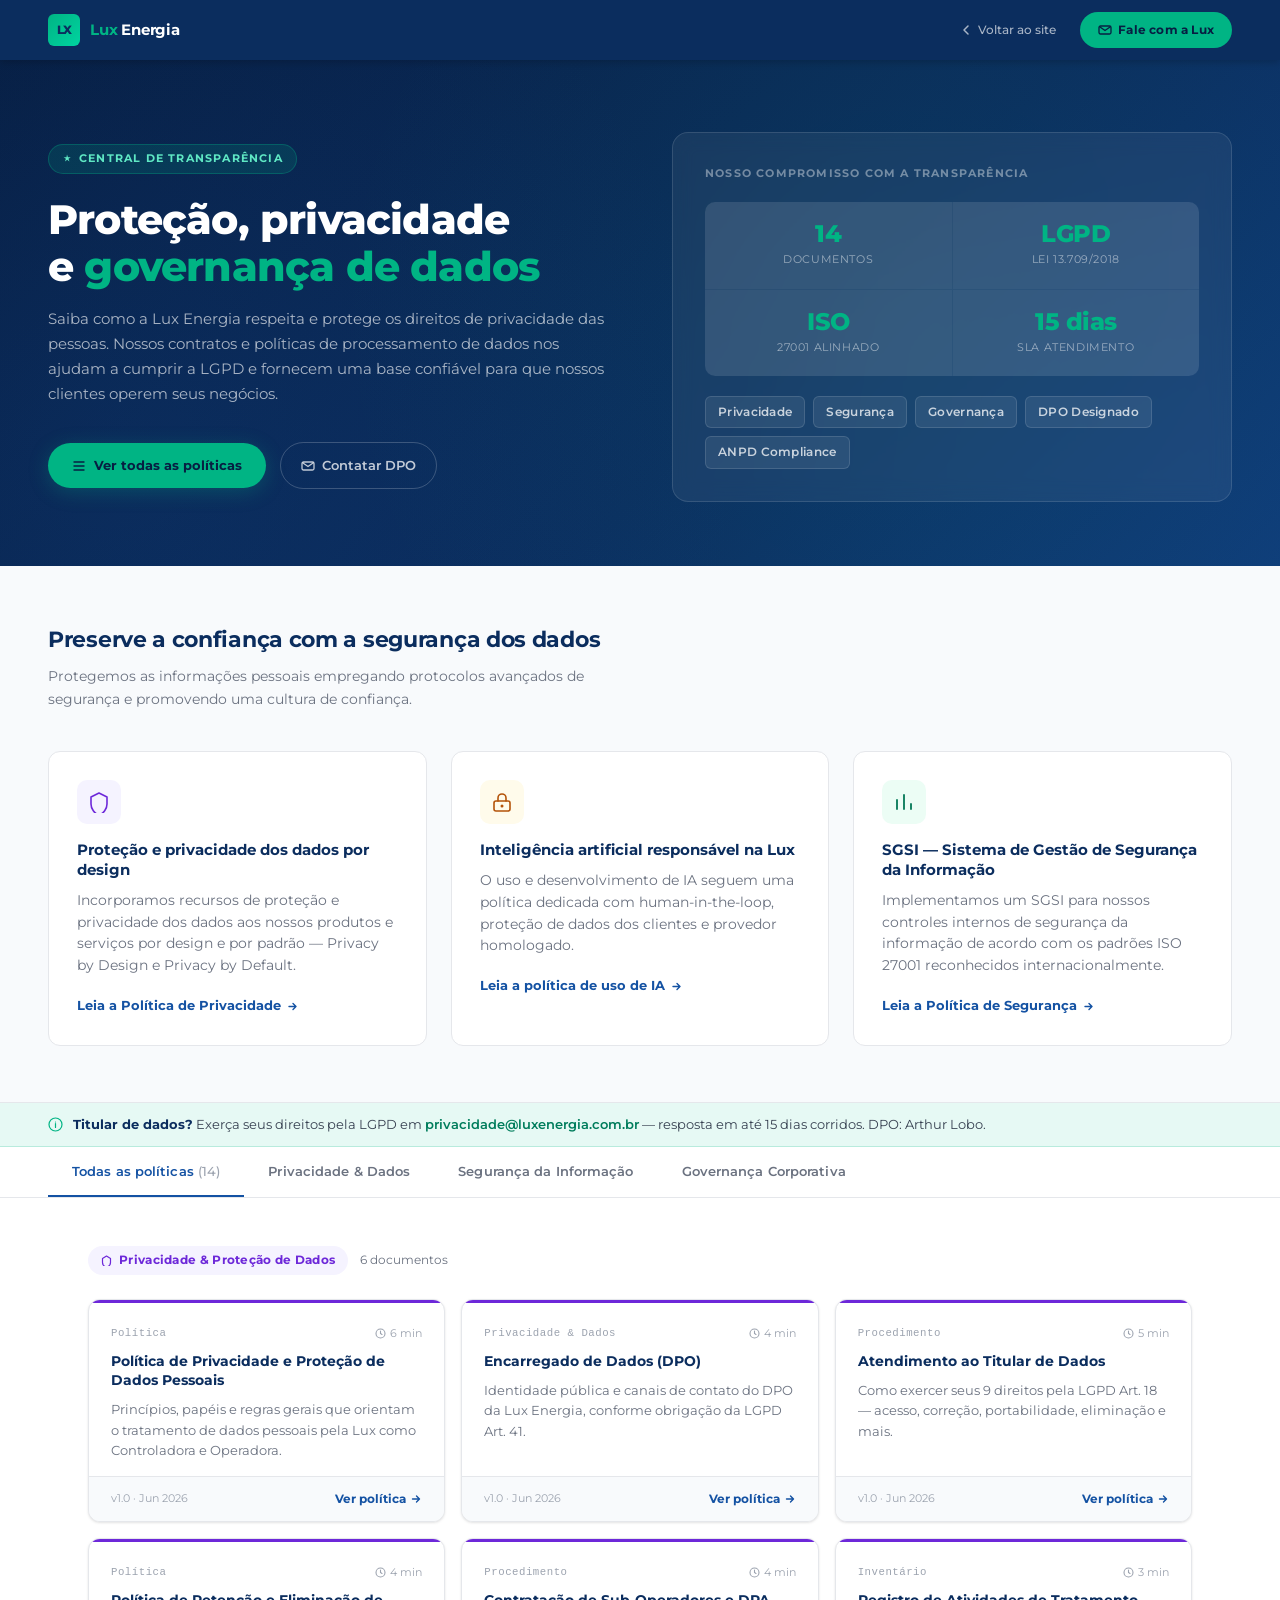
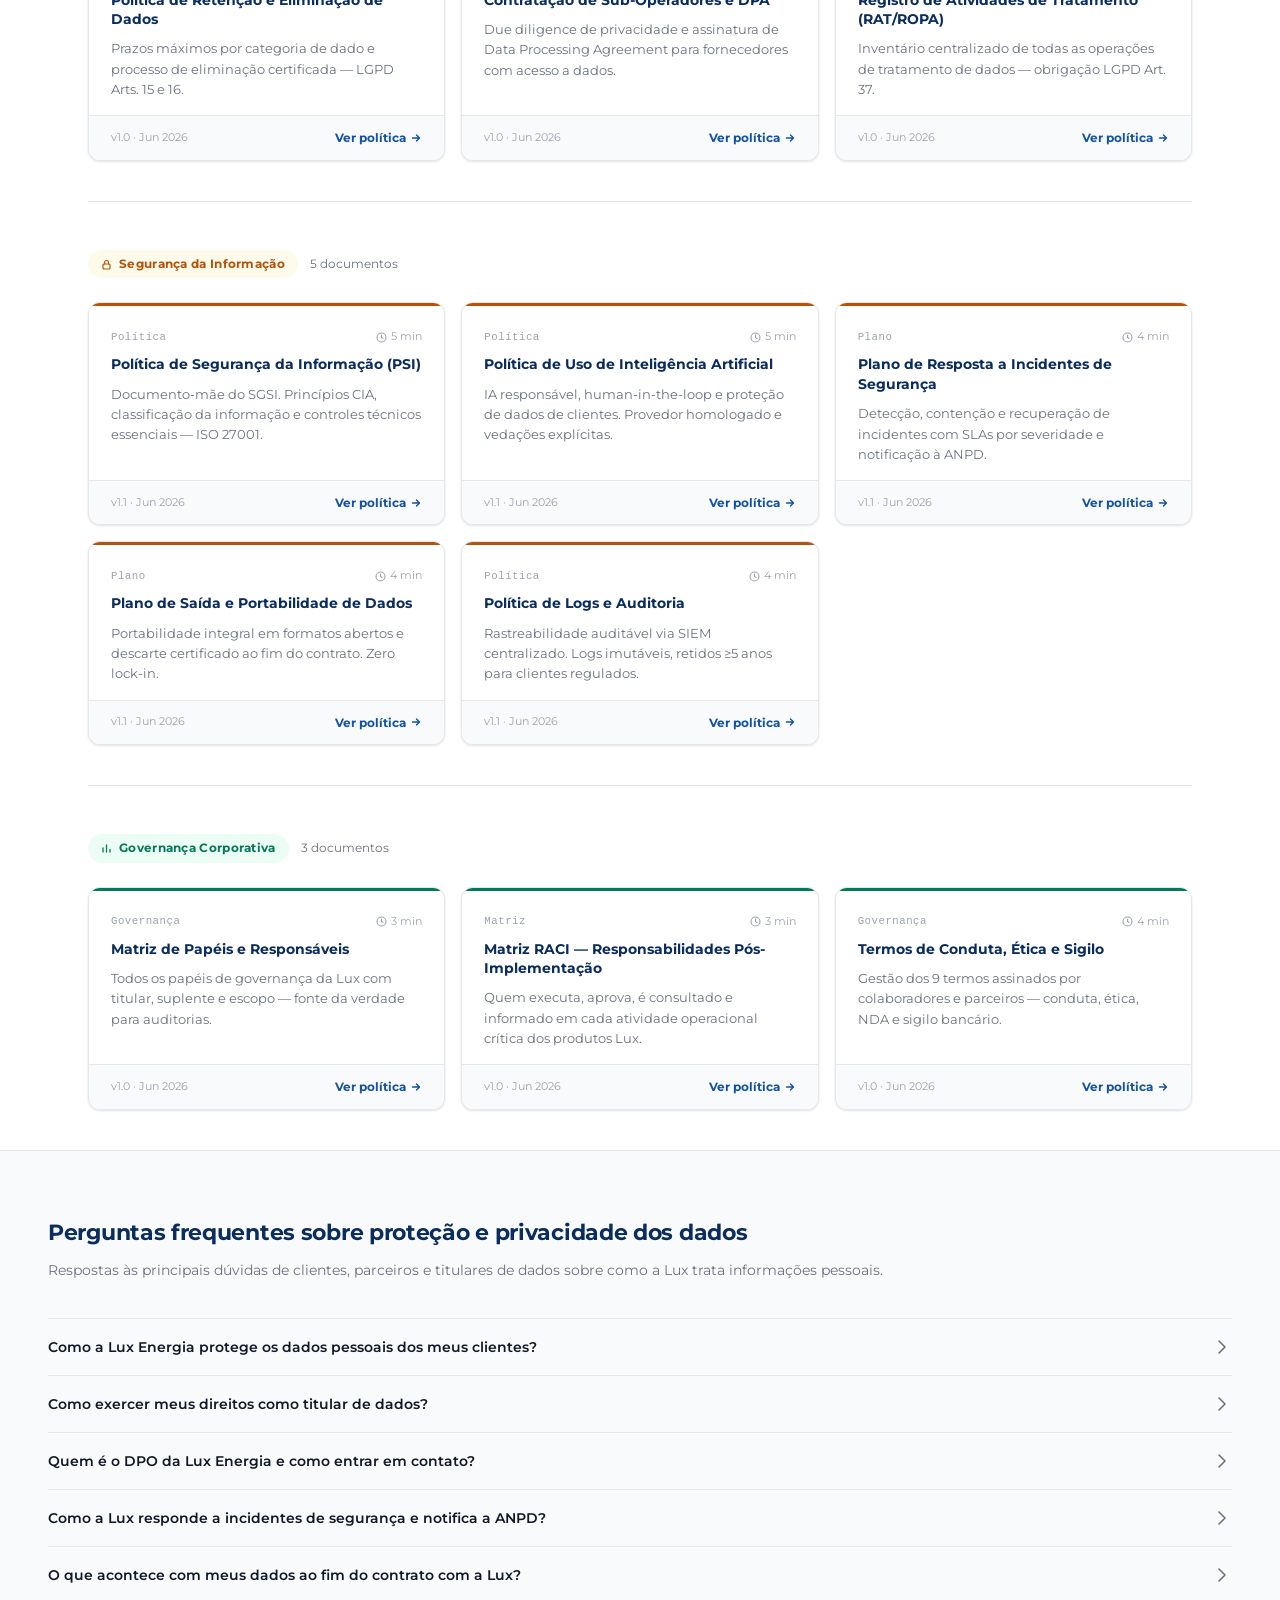
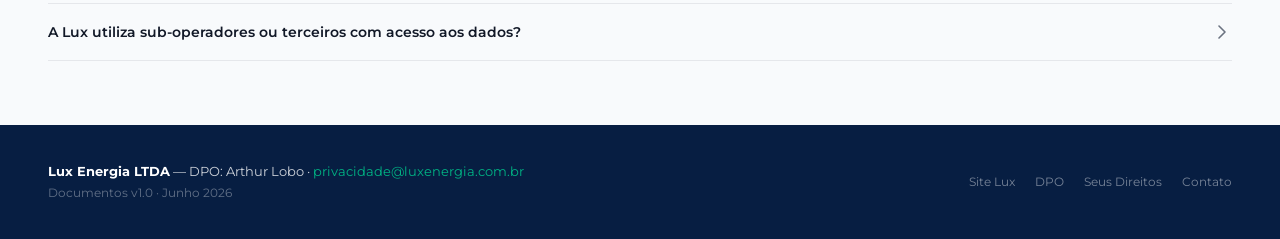
==== commit 073764be: "fix: substituir códigos técnicos por nomes legíveis no index" ====
--- a/index.html
+++ b/index.html
@@ -164,7 +164,7 @@
           <div class="card-accent privacy"></div>
           <div class="card-body">
             <div class="card-meta">
-              <span class="card-code">POL-PRIV-001</span>
+              <span class="card-code">Política</span>
               <span class="card-read-time"><svg width="11" height="11" viewBox="0 0 11 11" fill="none"><circle cx="5.5" cy="5.5" r="4.5" stroke="currentColor" stroke-width="1.1"/><path d="M5.5 3v2.5l1.5 1" stroke="currentColor" stroke-width="1.1" stroke-linecap="round"/></svg> 6 min</span>
             </div>
             <div class="card-title">Política de Privacidade e Proteção de Dados Pessoais</div>
@@ -180,7 +180,7 @@
           <div class="card-accent privacy"></div>
           <div class="card-body">
             <div class="card-meta">
-              <span class="card-code">EVI-DPO-001</span>
+              <span class="card-code">Privacidade & Dados</span>
               <span class="card-read-time"><svg width="11" height="11" viewBox="0 0 11 11" fill="none"><circle cx="5.5" cy="5.5" r="4.5" stroke="currentColor" stroke-width="1.1"/><path d="M5.5 3v2.5l1.5 1" stroke="currentColor" stroke-width="1.1" stroke-linecap="round"/></svg> 4 min</span>
             </div>
             <div class="card-title">Encarregado de Dados (DPO)</div>
@@ -196,7 +196,7 @@
           <div class="card-accent privacy"></div>
           <div class="card-body">
             <div class="card-meta">
-              <span class="card-code">SOP-TIT-001</span>
+              <span class="card-code">Procedimento</span>
               <span class="card-read-time"><svg width="11" height="11" viewBox="0 0 11 11" fill="none"><circle cx="5.5" cy="5.5" r="4.5" stroke="currentColor" stroke-width="1.1"/><path d="M5.5 3v2.5l1.5 1" stroke="currentColor" stroke-width="1.1" stroke-linecap="round"/></svg> 5 min</span>
             </div>
             <div class="card-title">Atendimento ao Titular de Dados</div>
@@ -212,7 +212,7 @@
           <div class="card-accent privacy"></div>
           <div class="card-body">
             <div class="card-meta">
-              <span class="card-code">POL-RET-001</span>
+              <span class="card-code">Política</span>
               <span class="card-read-time"><svg width="11" height="11" viewBox="0 0 11 11" fill="none"><circle cx="5.5" cy="5.5" r="4.5" stroke="currentColor" stroke-width="1.1"/><path d="M5.5 3v2.5l1.5 1" stroke="currentColor" stroke-width="1.1" stroke-linecap="round"/></svg> 4 min</span>
             </div>
             <div class="card-title">Política de Retenção e Eliminação de Dados</div>
@@ -228,7 +228,7 @@
           <div class="card-accent privacy"></div>
           <div class="card-body">
             <div class="card-meta">
-              <span class="card-code">SOP-DPA-001</span>
+              <span class="card-code">Procedimento</span>
               <span class="card-read-time"><svg width="11" height="11" viewBox="0 0 11 11" fill="none"><circle cx="5.5" cy="5.5" r="4.5" stroke="currentColor" stroke-width="1.1"/><path d="M5.5 3v2.5l1.5 1" stroke="currentColor" stroke-width="1.1" stroke-linecap="round"/></svg> 4 min</span>
             </div>
             <div class="card-title">Contratação de Sub-Operadores e DPA</div>
@@ -244,7 +244,7 @@
           <div class="card-accent privacy"></div>
           <div class="card-body">
             <div class="card-meta">
-              <span class="card-code">INV-RAT-001</span>
+              <span class="card-code">Inventário</span>
               <span class="card-read-time"><svg width="11" height="11" viewBox="0 0 11 11" fill="none"><circle cx="5.5" cy="5.5" r="4.5" stroke="currentColor" stroke-width="1.1"/><path d="M5.5 3v2.5l1.5 1" stroke="currentColor" stroke-width="1.1" stroke-linecap="round"/></svg> 3 min</span>
             </div>
             <div class="card-title">Registro de Atividades de Tratamento (RAT/ROPA)</div>
@@ -274,7 +274,7 @@
           <div class="card-accent security"></div>
           <div class="card-body">
             <div class="card-meta">
-              <span class="card-code">POL-SI-001</span>
+              <span class="card-code">Política</span>
               <span class="card-read-time"><svg width="11" height="11" viewBox="0 0 11 11" fill="none"><circle cx="5.5" cy="5.5" r="4.5" stroke="currentColor" stroke-width="1.1"/><path d="M5.5 3v2.5l1.5 1" stroke="currentColor" stroke-width="1.1" stroke-linecap="round"/></svg> 5 min</span>
             </div>
             <div class="card-title">Política de Segurança da Informação (PSI)</div>
@@ -290,7 +290,7 @@
           <div class="card-accent security"></div>
           <div class="card-body">
             <div class="card-meta">
-              <span class="card-code">POL-IA-001</span>
+              <span class="card-code">Política</span>
               <span class="card-read-time"><svg width="11" height="11" viewBox="0 0 11 11" fill="none"><circle cx="5.5" cy="5.5" r="4.5" stroke="currentColor" stroke-width="1.1"/><path d="M5.5 3v2.5l1.5 1" stroke="currentColor" stroke-width="1.1" stroke-linecap="round"/></svg> 5 min</span>
             </div>
             <div class="card-title">Política de Uso de Inteligência Artificial</div>
@@ -306,7 +306,7 @@
           <div class="card-accent security"></div>
           <div class="card-body">
             <div class="card-meta">
-              <span class="card-code">PLA-IRSI-001</span>
+              <span class="card-code">Plano</span>
               <span class="card-read-time"><svg width="11" height="11" viewBox="0 0 11 11" fill="none"><circle cx="5.5" cy="5.5" r="4.5" stroke="currentColor" stroke-width="1.1"/><path d="M5.5 3v2.5l1.5 1" stroke="currentColor" stroke-width="1.1" stroke-linecap="round"/></svg> 4 min</span>
             </div>
             <div class="card-title">Plano de Resposta a Incidentes de Segurança</div>
@@ -322,7 +322,7 @@
           <div class="card-accent security"></div>
           <div class="card-body">
             <div class="card-meta">
-              <span class="card-code">PLA-EXIT-001</span>
+              <span class="card-code">Plano</span>
               <span class="card-read-time"><svg width="11" height="11" viewBox="0 0 11 11" fill="none"><circle cx="5.5" cy="5.5" r="4.5" stroke="currentColor" stroke-width="1.1"/><path d="M5.5 3v2.5l1.5 1" stroke="currentColor" stroke-width="1.1" stroke-linecap="round"/></svg> 4 min</span>
             </div>
             <div class="card-title">Plano de Saída e Portabilidade de Dados</div>
@@ -338,7 +338,7 @@
           <div class="card-accent security"></div>
           <div class="card-body">
             <div class="card-meta">
-              <span class="card-code">POL-LOG-001</span>
+              <span class="card-code">Política</span>
               <span class="card-read-time"><svg width="11" height="11" viewBox="0 0 11 11" fill="none"><circle cx="5.5" cy="5.5" r="4.5" stroke="currentColor" stroke-width="1.1"/><path d="M5.5 3v2.5l1.5 1" stroke="currentColor" stroke-width="1.1" stroke-linecap="round"/></svg> 4 min</span>
             </div>
             <div class="card-title">Política de Logs e Auditoria</div>
@@ -368,7 +368,7 @@
           <div class="card-accent gov"></div>
           <div class="card-body">
             <div class="card-meta">
-              <span class="card-code">GOV-PAP-001</span>
+              <span class="card-code">Governança</span>
               <span class="card-read-time"><svg width="11" height="11" viewBox="0 0 11 11" fill="none"><circle cx="5.5" cy="5.5" r="4.5" stroke="currentColor" stroke-width="1.1"/><path d="M5.5 3v2.5l1.5 1" stroke="currentColor" stroke-width="1.1" stroke-linecap="round"/></svg> 3 min</span>
             </div>
             <div class="card-title">Matriz de Papéis e Responsáveis</div>
@@ -384,7 +384,7 @@
           <div class="card-accent gov"></div>
           <div class="card-body">
             <div class="card-meta">
-              <span class="card-code">MAT-RACI-001</span>
+              <span class="card-code">Matriz</span>
               <span class="card-read-time"><svg width="11" height="11" viewBox="0 0 11 11" fill="none"><circle cx="5.5" cy="5.5" r="4.5" stroke="currentColor" stroke-width="1.1"/><path d="M5.5 3v2.5l1.5 1" stroke="currentColor" stroke-width="1.1" stroke-linecap="round"/></svg> 3 min</span>
             </div>
             <div class="card-title">Matriz RACI — Responsabilidades Pós-Implementação</div>
@@ -400,7 +400,7 @@
           <div class="card-accent gov"></div>
           <div class="card-body">
             <div class="card-meta">
-              <span class="card-code">GOV-NDA-001</span>
+              <span class="card-code">Governança</span>
               <span class="card-read-time"><svg width="11" height="11" viewBox="0 0 11 11" fill="none"><circle cx="5.5" cy="5.5" r="4.5" stroke="currentColor" stroke-width="1.1"/><path d="M5.5 3v2.5l1.5 1" stroke="currentColor" stroke-width="1.1" stroke-linecap="round"/></svg> 4 min</span>
             </div>
             <div class="card-title">Termos de Conduta, Ética e Sigilo</div>
@@ -441,7 +441,7 @@
           <span class="faq-chevron"><svg width="8" height="14" viewBox="0 0 8 14" fill="none"><path d="M1 1l6 6-6 6" stroke="currentColor" stroke-width="1.6" stroke-linecap="round" stroke-linejoin="round"/></svg></span>
         </button>
         <div class="faq-a">
-          Você tem 9 direitos pela LGPD Art. 18: acesso, correção, anonimização, portabilidade, eliminação, informação sobre compartilhamento, não consentimento, revisão de decisões automatizadas e revogação. Envie sua solicitação para <a href="mailto:privacidade@luxenergia.com.br">privacidade@luxenergia.com.br</a> — respondemos em até 15 dias corridos. Veja o procedimento completo em <a href="sop-tit-001.html">SOP-TIT-001</a>.
+          Você tem 9 direitos pela LGPD Art. 18: acesso, correção, anonimização, portabilidade, eliminação, informação sobre compartilhamento, não consentimento, revisão de decisões automatizadas e revogação. Envie sua solicitação para <a href="mailto:privacidade@luxenergia.com.br">privacidade@luxenergia.com.br</a> — respondemos em até 15 dias corridos. Veja o procedimento completo em <a href="sop-tit-001.html">Atendimento ao Titular</a>.
         </div>
       </div>
 
@@ -451,7 +451,7 @@
           <span class="faq-chevron"><svg width="8" height="14" viewBox="0 0 8 14" fill="none"><path d="M1 1l6 6-6 6" stroke="currentColor" stroke-width="1.6" stroke-linecap="round" stroke-linejoin="round"/></svg></span>
         </button>
         <div class="faq-a">
-          O Encarregado pelo Tratamento de Dados (DPO) da Lux Energia é <strong>Arthur Lobo</strong>, com suplente Victor Rodrigues. O canal oficial é <a href="mailto:privacidade@luxenergia.com.br">privacidade@luxenergia.com.br</a>. Veja as atribuições completas em <a href="evi-dpo-001.html">EVI-DPO-001</a>.
+          O Encarregado pelo Tratamento de Dados (DPO) da Lux Energia é <strong>Arthur Lobo</strong>, com suplente Victor Rodrigues. O canal oficial é <a href="mailto:privacidade@luxenergia.com.br">privacidade@luxenergia.com.br</a>. Veja as atribuições completas em <a href="evi-dpo-001.html">Encarregado de Dados (DPO)</a>.
         </div>
       </div>
 
@@ -461,7 +461,7 @@
           <span class="faq-chevron"><svg width="8" height="14" viewBox="0 0 8 14" fill="none"><path d="M1 1l6 6-6 6" stroke="currentColor" stroke-width="1.6" stroke-linecap="round" stroke-linejoin="round"/></svg></span>
         </button>
         <div class="faq-a">
-          A Lux mantém um Plano de Resposta a Incidentes (PLA-IRSI-001) baseado no NIST SP 800-61. Incidentes Críticos têm SLA de contenção de 4h, investigação em 24h e notificação à ANPD em 72h quando há risco relevante. Veja o plano completo em <a href="pla-irsi-001.html">PLA-IRSI-001</a>.
+          A Lux mantém um Plano de Resposta a Incidentes baseado no NIST SP 800-61. Incidentes Críticos têm SLA de contenção de 4h, investigação em 24h e notificação à ANPD em 72h quando há risco relevante. Veja o plano completo em <a href="pla-irsi-001.html">Plano de Resposta a Incidentes</a>.
         </div>
       </div>
 
@@ -471,7 +471,7 @@
           <span class="faq-chevron"><svg width="8" height="14" viewBox="0 0 8 14" fill="none"><path d="M1 1l6 6-6 6" stroke="currentColor" stroke-width="1.6" stroke-linecap="round" stroke-linejoin="round"/></svg></span>
         </button>
         <div class="faq-a">
-          A Lux garante portabilidade integral dos dados em formatos abertos (CSV/JSON/XML), sem custo adicional. Após a entrega, os dados são eliminados com certificado de eliminação. Não há lock-in. Consulte o <a href="pla-exit-001.html">Plano de Saída PLA-EXIT-001</a>.
+          A Lux garante portabilidade integral dos dados em formatos abertos (CSV/JSON/XML), sem custo adicional. Após a entrega, os dados são eliminados com certificado de eliminação. Não há lock-in. Consulte o <a href="pla-exit-001.html">Plano de Saída e Portabilidade</a>.
         </div>
       </div>
 
@@ -481,7 +481,7 @@
           <span class="faq-chevron"><svg width="8" height="14" viewBox="0 0 8 14" fill="none"><path d="M1 1l6 6-6 6" stroke="currentColor" stroke-width="1.6" stroke-linecap="round" stroke-linejoin="round"/></svg></span>
         </button>
         <div class="faq-a">
-          Sim. Todo fornecedor com acesso a dados pessoais passa por due diligence de privacidade e assina um Data Processing Agreement (DPA) antes de qualquer acesso. O processo está documentado em <a href="sop-dpa-001.html">SOP-DPA-001</a>. A lista de sub-operadores é mantida no RAT/ROPA (<a href="inv-rat-001.html">INV-RAT-001</a>).
+          Sim. Todo fornecedor com acesso a dados pessoais passa por due diligence de privacidade e assina um Data Processing Agreement (DPA) antes de qualquer acesso. O processo está documentado em <a href="sop-dpa-001.html">Contratação de Sub-Operadores e DPA</a>. A lista de sub-operadores é mantida no <a href="inv-rat-001.html">Registro de Atividades de Tratamento</a>.
         </div>
       </div>
 
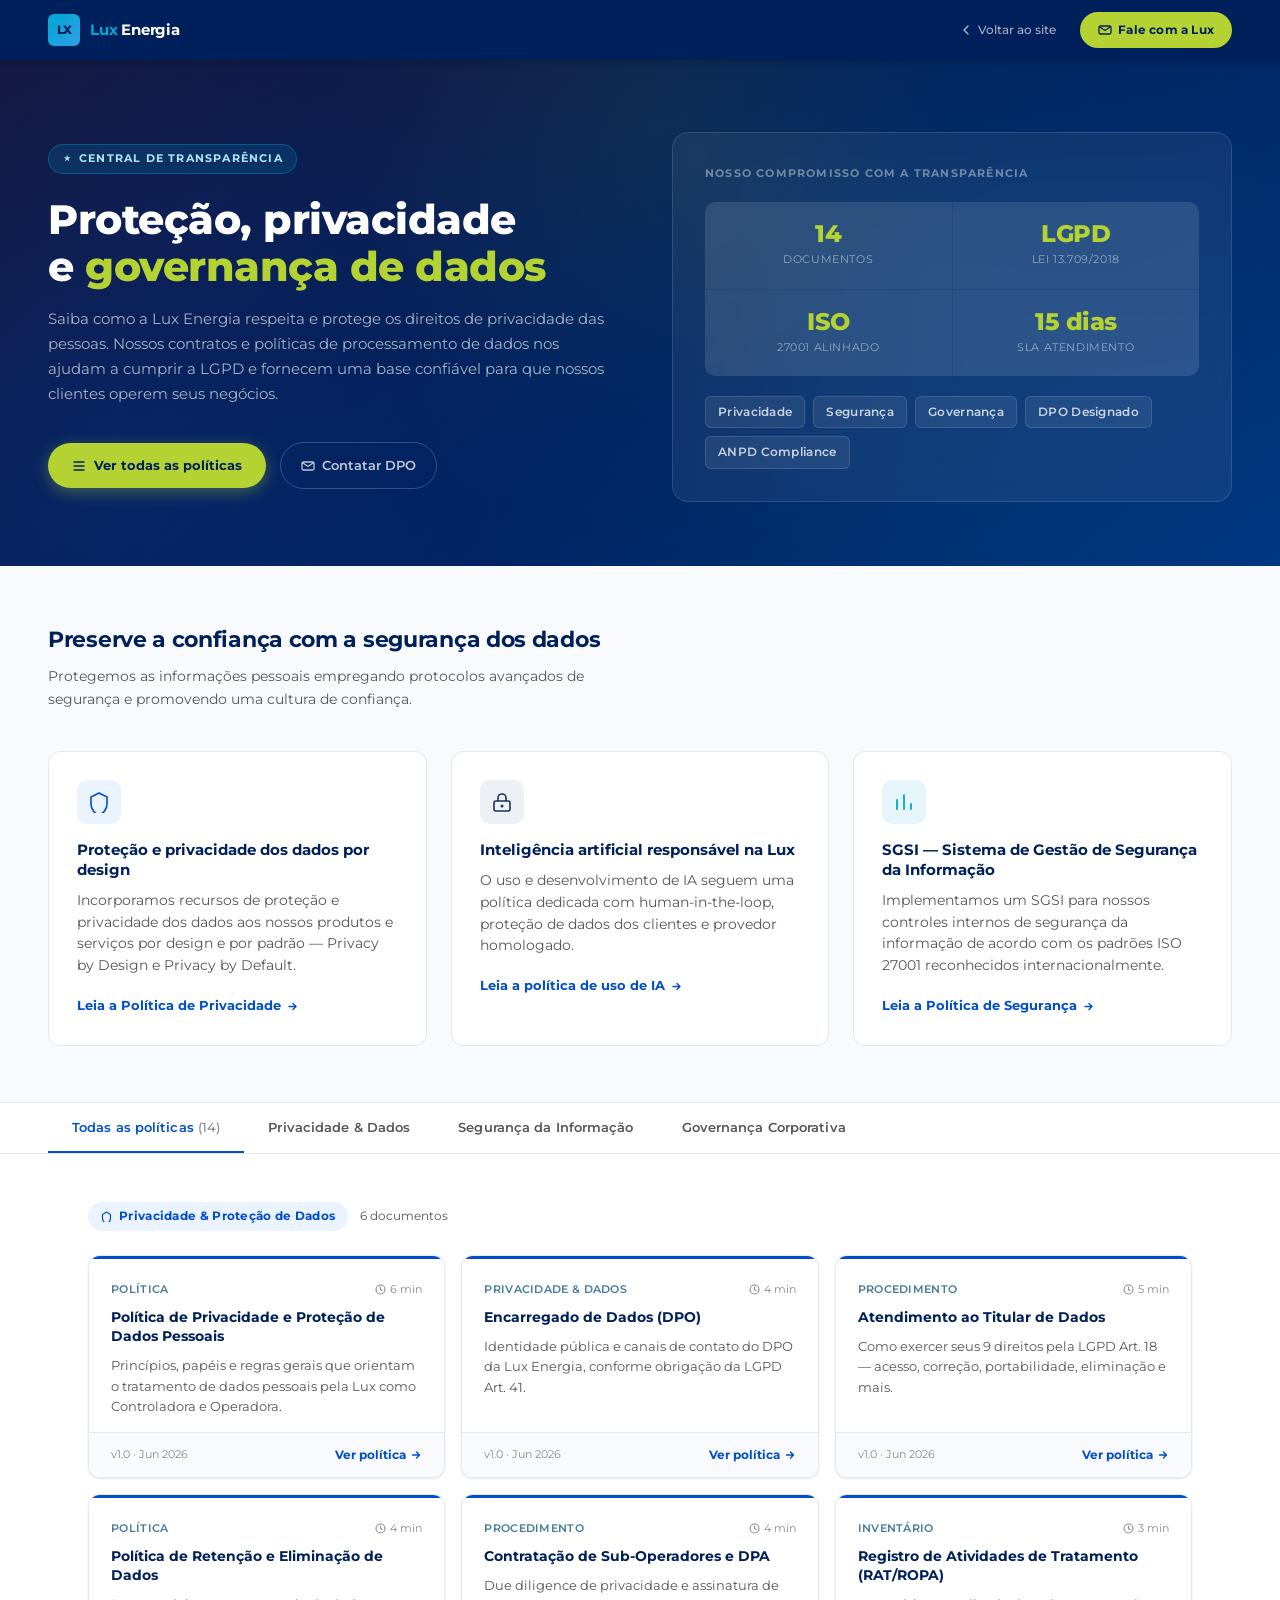
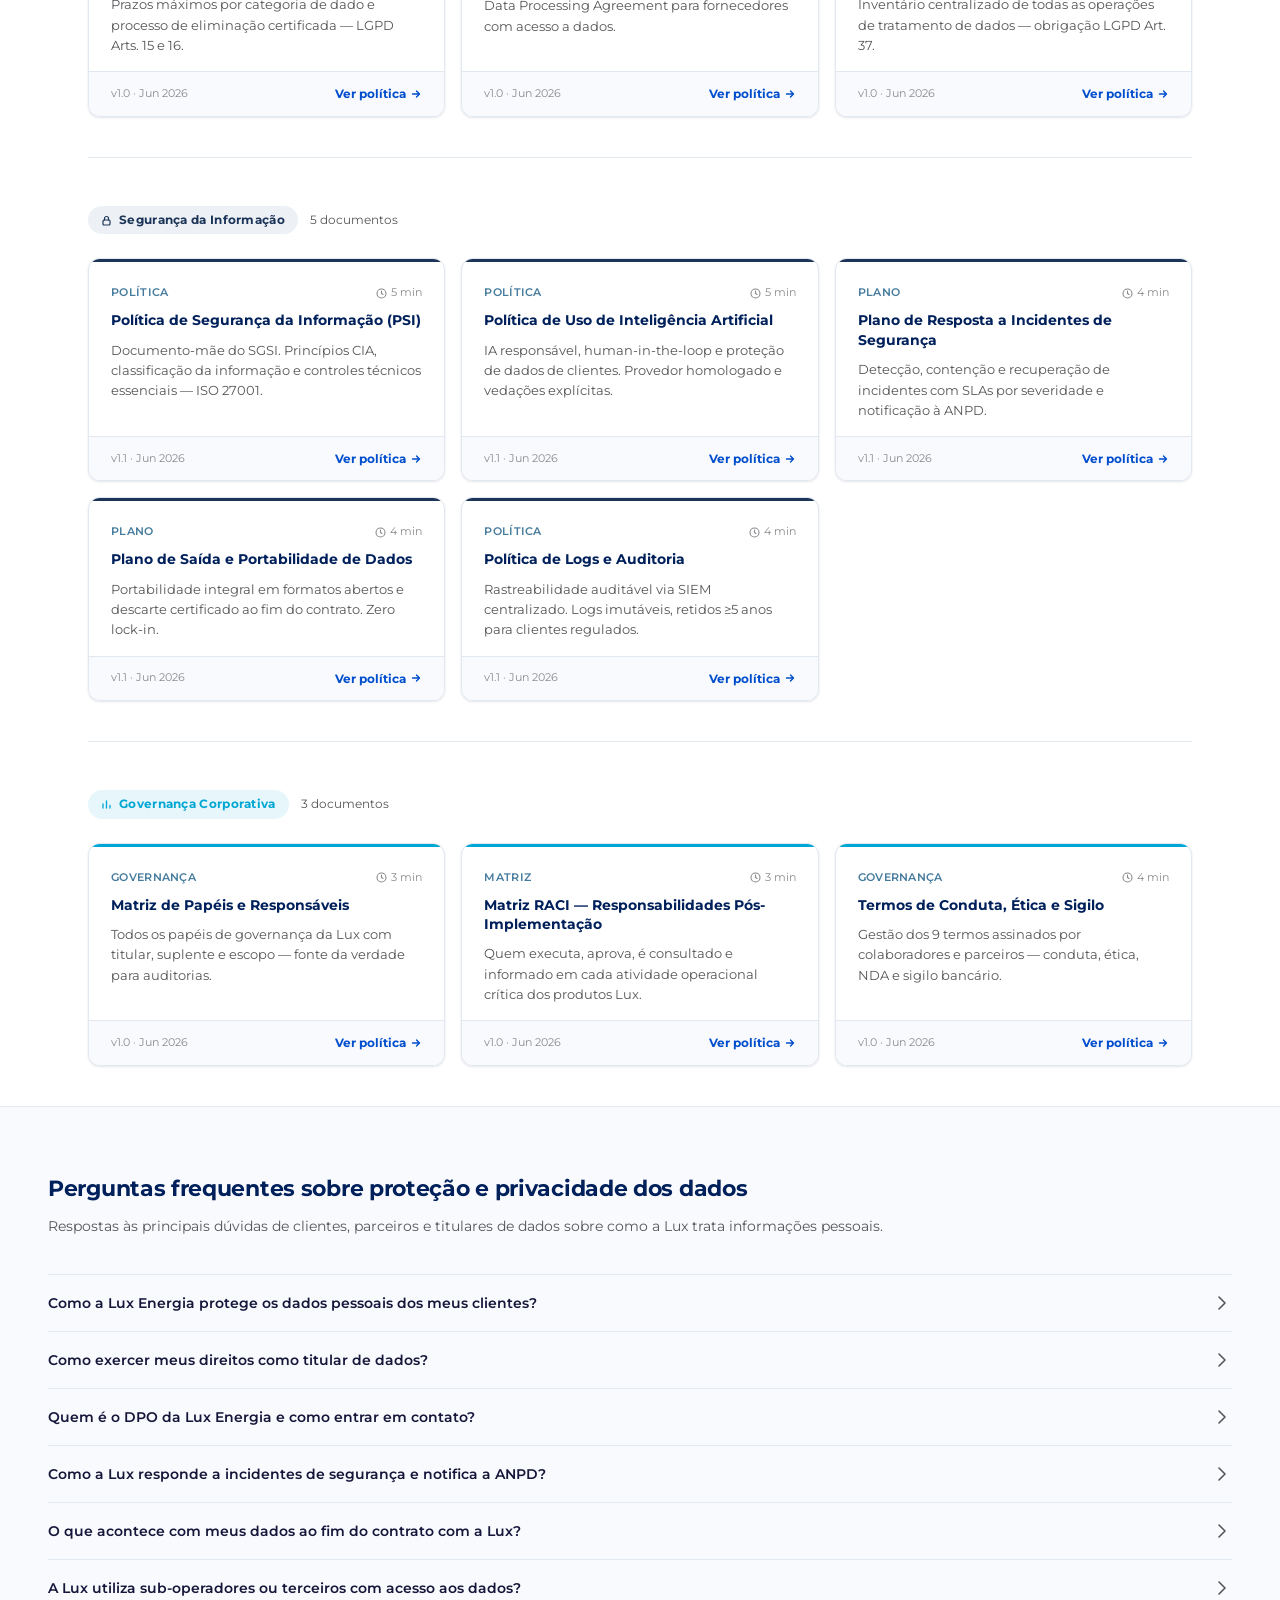
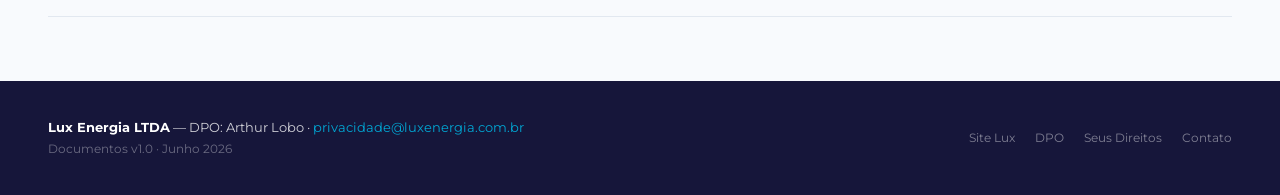
==== commit 0a4b558e: "remove: banner LGPD da página inicial" ====
--- a/index.html
+++ b/index.html
@@ -128,11 +128,6 @@
   </div>
 </section>
 
-<!-- LGPD BANNER -->
-<div class="lgpd-banner">
-  <svg width="15" height="15" viewBox="0 0 15 15" fill="none"><circle cx="7.5" cy="7.5" r="6.5" stroke="#00B484" stroke-width="1.2"/><path d="M7.5 6.5v4M7.5 5h.01" stroke="#00B484" stroke-width="1.2" stroke-linecap="round"/></svg>
-  <span><strong>Titular de dados?</strong> Exerça seus direitos pela LGPD em <a href="mailto:privacidade@luxenergia.com.br">privacidade@luxenergia.com.br</a> — resposta em até 15 dias corridos. DPO: Arthur Lobo.</span>
-</div>
 
 <!-- POLÍTICAS -->
 <div id="politicas">
--- a/_shared.css
+++ b/_shared.css
@@ -1,6 +1,6 @@
 /* ═══════════════════════════════════════════════════════
    Lux Energia — Políticas & Governança — Design System
-   Estilo SAP Trust Center · Fonte Montserrat
+   Cores: Manual da Marca Lux 2024 · Fonte: Montserrat
    ═══════════════════════════════════════════════════════ */
 
 @import url('https://fonts.googleapis.com/css2?family=Montserrat:ital,wght@0,400;0,500;0,600;0,700;0,800;1,400&display=swap');
@@ -8,45 +8,56 @@
 *, *::before, *::after { box-sizing: border-box; margin: 0; padding: 0; }
 
 :root {
-  /* Brand */
-  --navy:        #0B2D5E;
-  --navy-deep:   #071E42;
-  --blue:        #1452A3;
-  --blue-light:  #EBF2FF;
-  --teal:        #00B484;
-  --teal-light:  #E6F9F4;
-  --teal-dark:   #007D5C;
-
-  /* Category accents */
-  --cat-privacy:    #6D28D9;
-  --cat-privacy-bg: #F5F3FF;
-  --cat-security:   #B45309;
-  --cat-security-bg:#FFFBEB;
-  --cat-gov:        #047857;
-  --cat-gov-bg:     #ECFDF5;
+  /* ── Paleta oficial Lux Energia (Manual da Marca 2024) ── */
+  --navy-deep:   #16163A;   /* Azul noite — backgrounds profundos */
+  --navy:        #00205B;   /* Azul Lux principal */
+  --blue:        #004ECD;   /* Azul primário — CTAs, links ativos */
+  --blue-mid:    #319EE6;   /* Azul médio — destaques secundários */
+  --blue-light:  #B1E4F1;   /* Azul claro — backgrounds suaves */
+  --cyan:        #00A7D4;   /* Ciano Lux — bordas, badges, progress */
+  --cyan-light:  #E6F6FB;   /* Ciano claro — backgrounds informativos */
+  --green:       #B4D333;   /* Verde lima Lux — energia, aprovação */
+  --green-light: #F1FAED;   /* Verde claro — backgrounds positivos */
+  --amber:       #D39133;   /* Âmbar — avisos, destaques quentes */
+  --steel:       #457B9D;   /* Azul aço — texto secundário, ícones */
+
+  /* Aliases semânticos */
+  --teal:        var(--cyan);
+  --teal-light:  var(--cyan-light);
+  --teal-dark:   #007A9B;
+
+  /* Category accents — usando paleta Lux */
+  --cat-privacy:    #004ECD;   /* Azul Lux */
+  --cat-privacy-bg: #EBF3FF;
+  --cat-security:   #1C3457;   /* Azul escuro Lux */
+  --cat-security-bg:#EDF1F6;
+  --cat-gov:        #00A7D4;   /* Ciano Lux */
+  --cat-gov-bg:     #E6F6FB;
 
   /* Neutrals */
-  --text:       #111827;
-  --text-mid:   #374151;
-  --text-muted: #6B7280;
-  --text-light: #9CA3AF;
+  --text:       #16163A;   /* Texto principal — azul noite Lux */
+  --text-mid:   #254553;   /* Texto médio — azul steel Lux */
+  --text-muted: #565659;   /* Texto fraco */
+  --text-light: #8A8A8E;
   --bg:         #FFFFFF;
-  --bg-soft:    #F8FAFC;
-  --bg-subtle:  #F1F5F9;
-  --border:     #E5E7EB;
-  --border-mid: #D1D5DB;
+  --bg-soft:    #F8FAFD;
+  --bg-subtle:  #EDF1F6;
+  --border:     #E2E8F0;
+  --border-mid: #C8D4E0;
 
   /* Radius & shadow */
   --r-sm:  4px;
   --r-md:  8px;
   --r-lg:  12px;
   --r-xl:  20px;
-  --shadow-sm:  0 1px 3px rgba(0,0,0,.08), 0 1px 2px rgba(0,0,0,.04);
-  --shadow-md:  0 4px 16px rgba(11,45,94,.08);
-  --shadow-lg:  0 8px 32px rgba(11,45,94,.12);
-  --shadow-teal:0 4px 20px rgba(0,180,132,.25);
-
-  /* Type */
+  --shadow-sm:  0 1px 3px rgba(0,32,91,.07), 0 1px 2px rgba(0,32,91,.04);
+  --shadow-md:  0 4px 16px rgba(0,32,91,.10);
+  --shadow-lg:  0 8px 32px rgba(0,32,91,.14);
+  --shadow-blue:0 4px 20px rgba(0,78,205,.28);
+  /* legacy alias */
+  --shadow-teal:0 4px 20px rgba(0,167,212,.25);
+
+  /* Type — Open Sans (fonte oficial Lux) */
   --font: 'Montserrat', 'Segoe UI', system-ui, -apple-system, sans-serif;
   --font-mono: 'JetBrains Mono', 'Fira Code', 'Courier New', monospace;
 }
@@ -89,14 +100,14 @@
 .nav-logo { display: flex; align-items: center; gap: 10px; text-decoration: none; }
 .nav-logo-mark {
   width: 32px; height: 32px;
-  background: linear-gradient(135deg, var(--teal) 0%, #00D4A0 100%);
+  background: linear-gradient(135deg, var(--cyan) 0%, var(--blue-mid) 100%);
   border-radius: 6px;
   display: flex; align-items: center; justify-content: center;
   font-weight: 800; font-size: .78rem; color: var(--navy); letter-spacing: -0.5px;
   flex-shrink: 0;
 }
 .nav-logo-text { color: #fff; font-size: .95rem; font-weight: 700; letter-spacing: -.2px; }
-.nav-logo-text span { color: var(--teal); }
+.nav-logo-text span { color: var(--cyan); }
 .nav-right { display: flex; align-items: center; gap: 12px; }
 .nav-back {
   color: rgba(255,255,255,.65); font-size: .78rem; font-weight: 500;
@@ -106,8 +117,8 @@
 }
 .nav-back:hover { color: #fff; background: rgba(255,255,255,.1); text-decoration: none; }
 .nav-cta {
-  background: var(--teal);
-  color: var(--navy-deep) !important;
+  background: var(--green);
+  color: var(--navy) !important;
   font-weight: 700; font-size: .78rem;
   padding: 8px 18px; border-radius: 100px;
   letter-spacing: .2px;
@@ -116,13 +127,13 @@
   text-decoration: none !important;
   white-space: nowrap;
 }
-.nav-cta:hover { background: #00D4A0; box-shadow: var(--shadow-teal); text-decoration: none; }
+.nav-cta:hover { background: #CCBF2D; box-shadow: 0 4px 16px rgba(180,211,51,.4); text-decoration: none; }
 
 /* ══════════════════════════════════
    HERO — SAP style split layout
 ══════════════════════════════════ */
 .hero {
-  background: linear-gradient(135deg, var(--navy-deep) 0%, var(--navy) 60%, #0F3D7A 100%);
+  background: linear-gradient(140deg, var(--navy-deep) 0%, var(--navy) 55%, #003580 100%);
   padding: 72px 48px 64px;
   position: relative; overflow: hidden;
 }
@@ -130,8 +141,9 @@
   content: '';
   position: absolute; inset: 0;
   background-image:
-    radial-gradient(circle at 70% 50%, rgba(0,180,132,.08) 0%, transparent 60%),
-    radial-gradient(circle at 10% 80%, rgba(20,82,163,.15) 0%, transparent 50%);
+    radial-gradient(circle at 72% 40%, rgba(0,167,212,.10) 0%, transparent 55%),
+    radial-gradient(circle at 8%  80%, rgba(0,78,205,.18)  0%, transparent 50%),
+    radial-gradient(circle at 50% 10%, rgba(180,211,51,.05) 0%, transparent 40%);
   pointer-events: none;
 }
 .hero-inner {
@@ -145,34 +157,34 @@
 .hero-left {}
 .hero-badge {
   display: inline-flex; align-items: center; gap: 7px;
-  background: rgba(0,180,132,.15); border: 1px solid rgba(0,180,132,.3);
-  color: #5FE8C4; font-size: .68rem; font-weight: 700;
+  background: rgba(0,167,212,.15); border: 1px solid rgba(0,167,212,.35);
+  color: var(--blue-light); font-size: .68rem; font-weight: 700;
   letter-spacing: 1.2px; text-transform: uppercase;
   padding: 5px 13px; border-radius: 100px; margin-bottom: 22px;
 }
 .hero h1 {
   font-size: clamp(1.7rem, 3.2vw, 2.6rem);
   font-weight: 800; color: #fff;
-  line-height: 1.15; letter-spacing: -.8px;
+  line-height: 1.15; letter-spacing: -.5px;
   margin-bottom: 16px;
 }
-.hero h1 em { color: var(--teal); font-style: normal; }
+.hero h1 em { color: var(--green); font-style: normal; }
 .hero-sub {
   font-size: .95rem; color: rgba(255,255,255,.65);
   margin-bottom: 36px; line-height: 1.65; font-weight: 400;
 }
 .hero-actions { display: flex; align-items: center; gap: 14px; flex-wrap: wrap; }
 .hero-btn-primary {
-  background: var(--teal);
-  color: var(--navy-deep) !important;
+  background: var(--green);
+  color: var(--navy) !important;
   font-weight: 700; font-size: .82rem;
   padding: 12px 24px; border-radius: 100px;
   display: inline-flex; align-items: center; gap: 8px;
   transition: all .15s; text-decoration: none !important;
-  box-shadow: var(--shadow-teal);
+  box-shadow: 0 4px 16px rgba(180,211,51,.35);
   white-space: nowrap; font-family: var(--font);
 }
-.hero-btn-primary:hover { background: #00D4A0; transform: translateY(-1px); }
+.hero-btn-primary:hover { background: #C8BE2A; transform: translateY(-1px); text-decoration: none; }
 .hero-btn-ghost {
   color: rgba(255,255,255,.75) !important;
   font-weight: 600; font-size: .82rem;
@@ -208,7 +220,7 @@
   padding: 20px 16px; text-align: center;
 }
 .trust-stat-num {
-  font-size: 1.5rem; font-weight: 800; color: var(--teal);
+  font-size: 1.5rem; font-weight: 800; color: var(--green);
   display: block; line-height: 1; letter-spacing: -.5px;
 }
 .trust-stat-label {
@@ -315,8 +327,8 @@
    LGPD BANNER
 ══════════════════════════════════ */
 .lgpd-banner {
-  background: var(--teal-light);
-  border-bottom: 1px solid rgba(0,180,132,.2);
+  background: var(--cyan-light);
+  border-bottom: 1px solid rgba(0,167,212,.2);
   padding: 11px 48px;
   display: flex; align-items: center; gap: 10px;
   font-size: .82rem; color: var(--text-mid);
@@ -378,7 +390,7 @@
 
 .card-body { padding: 22px 22px 16px; flex: 1; display: flex; flex-direction: column; gap: 9px; }
 .card-meta { display: flex; align-items: center; justify-content: space-between; }
-.card-code { font-family: var(--font-mono); font-size: .67rem; color: var(--text-light); letter-spacing: .5px; }
+.card-code { font-family: var(--font); font-size: .7rem; font-weight: 600; color: var(--steel); letter-spacing: .3px; text-transform: uppercase; }
 .card-read-time {
   display: flex; align-items: center; gap: 4px;
   font-size: .7rem; color: var(--text-light);
@@ -474,9 +486,9 @@
   padding: 4px 12px; border-radius: 100px;
   margin-bottom: 14px;
 }
-.doc-cat-pill.privacy  { background: rgba(109,40,217,.2); color: #C4B5FD; border: 1px solid rgba(109,40,217,.3); }
-.doc-cat-pill.security { background: rgba(180,83,9,.2); color: #FCD34D; border: 1px solid rgba(180,83,9,.3); }
-.doc-cat-pill.gov      { background: rgba(4,120,87,.2); color: #6EE7B7; border: 1px solid rgba(4,120,87,.3); }
+.doc-cat-pill.privacy  { background: rgba(0,78,205,.2);  color: var(--blue-light); border: 1px solid rgba(0,78,205,.35); }
+.doc-cat-pill.security { background: rgba(49,158,230,.2); color: #B1E4F1;            border: 1px solid rgba(49,158,230,.35); }
+.doc-cat-pill.gov      { background: rgba(0,167,212,.2); color: var(--blue-light); border: 1px solid rgba(0,167,212,.35); }
 
 .doc-hero h1 {
   font-size: clamp(1.3rem, 2.5vw, 1.8rem);
@@ -565,15 +577,15 @@
 }
 .sidebar-contact-btn {
   width: 100%;
-  background: var(--teal);
-  color: var(--navy-deep) !important;
+  background: var(--blue);
+  color: #fff !important;
   font-weight: 700; font-size: .8rem;
   padding: 11px 16px; border-radius: 100px;
   display: flex; align-items: center; justify-content: center; gap: 7px;
   transition: all .15s; text-decoration: none !important;
   margin-top: 14px;
 }
-.sidebar-contact-btn:hover { background: #00D4A0; box-shadow: var(--shadow-teal); }
+.sidebar-contact-btn:hover { background: var(--navy); box-shadow: var(--shadow-blue); }
 .sidebar-related { list-style: none; display: flex; flex-direction: column; gap: 6px; }
 .sidebar-related li a {
   font-size: .8rem; color: var(--blue);
@@ -584,12 +596,12 @@
   transition: all .15s;
 }
 .sidebar-related li a:hover {
-  border-color: var(--teal); color: var(--teal-dark);
-  text-decoration: none; background: var(--teal-light);
+  border-color: var(--cyan); color: var(--navy);
+  text-decoration: none; background: var(--cyan-light);
 }
 .sidebar-lgpd {
-  background: var(--teal-light) !important;
-  border-color: rgba(0,180,132,.25) !important;
+  background: var(--cyan-light) !important;
+  border-color: rgba(0,167,212,.25) !important;
 }
 .sidebar-lgpd .sidebar-card-title { color: var(--teal-dark); }
 
@@ -617,9 +629,9 @@
    CALLOUT BOXES
 ══════════════════════════════════ */
 .box-teal {
-  background: var(--teal-light);
-  border: 1px solid rgba(0,180,132,.25);
-  border-left: 4px solid var(--teal);
+  background: var(--cyan-light);
+  border: 1px solid rgba(0,167,212,.25);
+  border-left: 4px solid var(--cyan);
   border-radius: 0 var(--r-sm) var(--r-sm) 0;
   padding: 16px 18px; margin: 20px 0;
   font-size: .875rem;
@@ -669,7 +681,7 @@
 }
 .footer-brand { color: rgba(255,255,255,.8); font-size: .82rem; line-height: 1.6; }
 .footer-brand strong { color: #fff; }
-.footer-brand a { color: var(--teal); }
+.footer-brand a { color: var(--cyan); }
 .footer-links { display: flex; gap: 20px; }
 .footer-links a { color: rgba(255,255,255,.45); font-size: .78rem; transition: color .15s; }
 .footer-links a:hover { color: rgba(255,255,255,.85); text-decoration: none; }
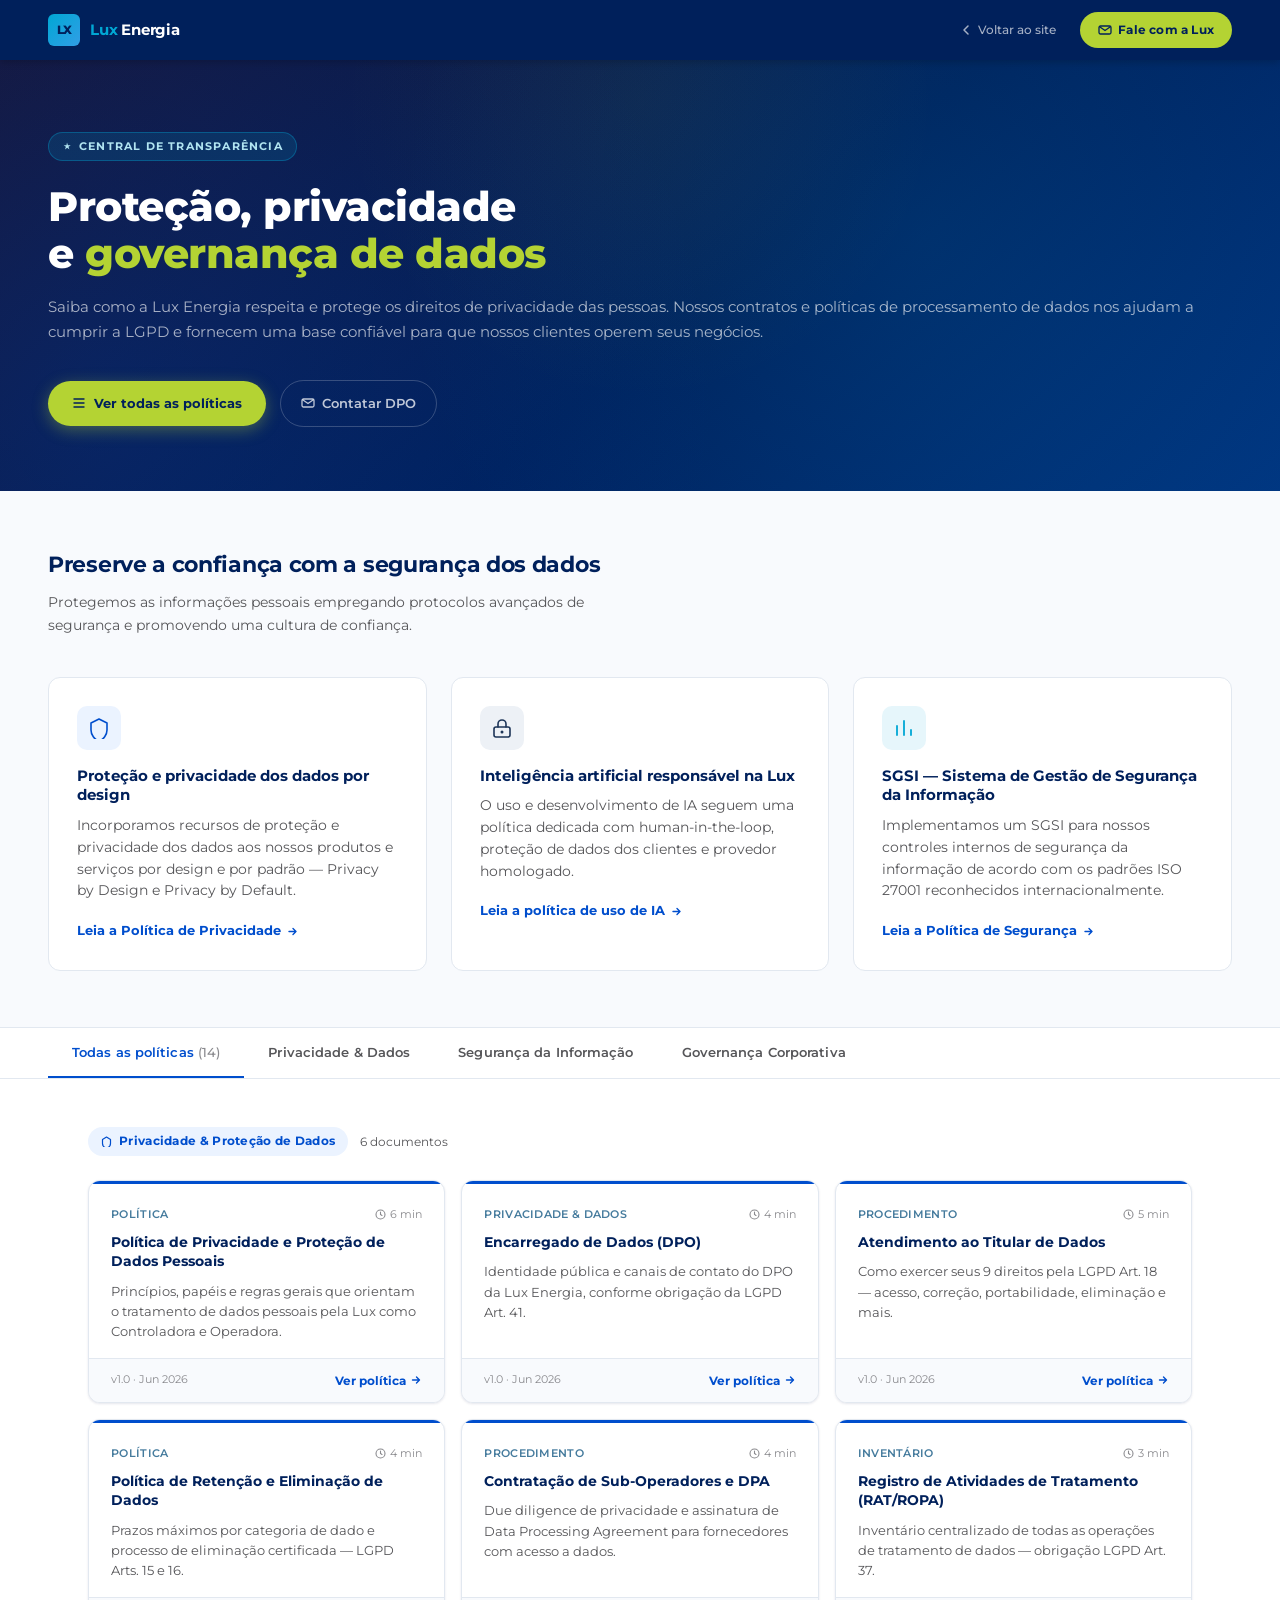
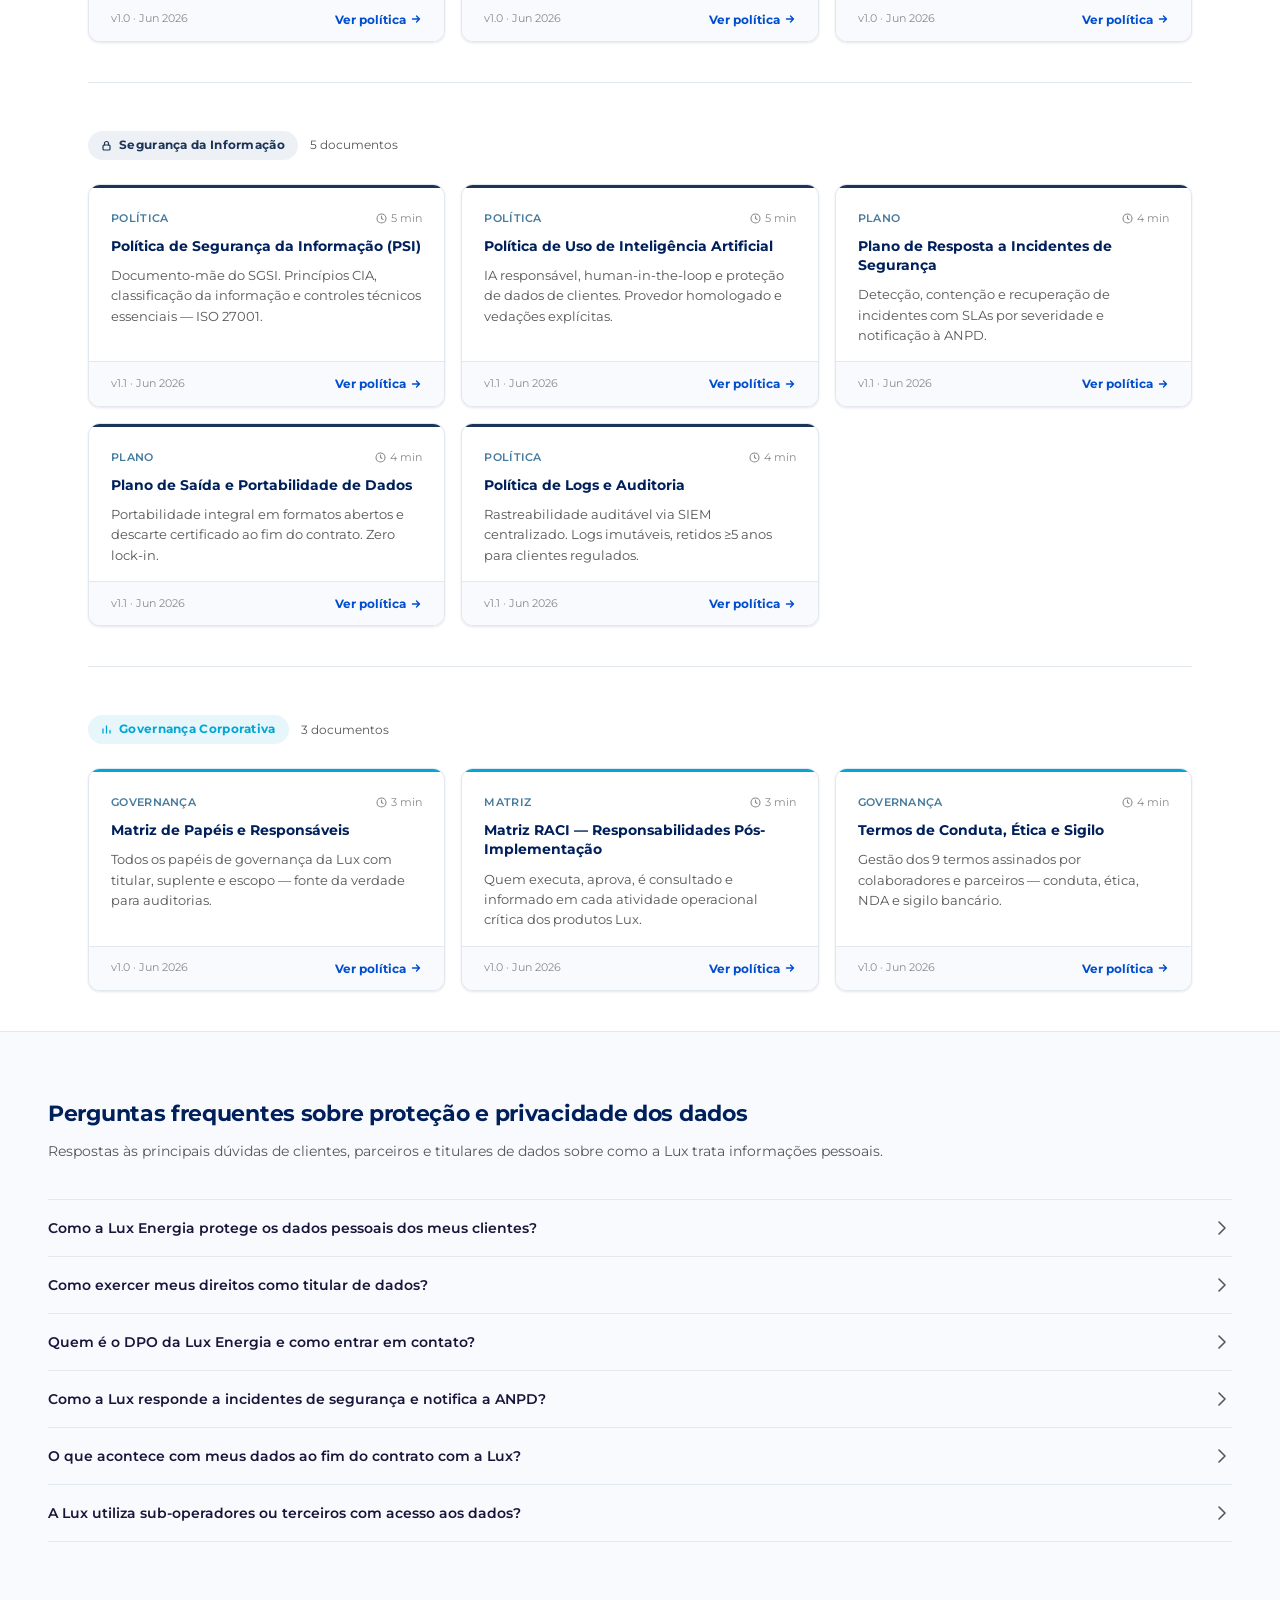
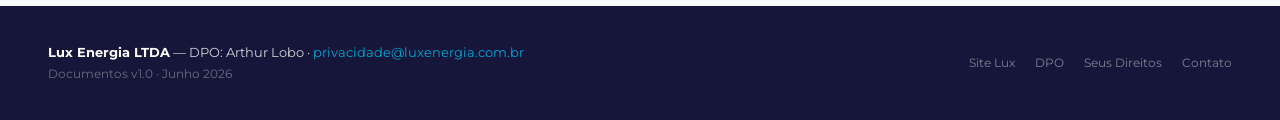
==== commit 41d3f6d7: "hero: remove trust-card, texto ocupa largura total" ====
--- a/index.html
+++ b/index.html
@@ -46,36 +46,6 @@
           <svg width="14" height="14" viewBox="0 0 14 14" fill="none"><path d="M2 4l5 3.5L12 4" stroke="currentColor" stroke-width="1.3" stroke-linecap="round"/><rect x="1" y="3" width="12" height="8" rx="1.5" stroke="currentColor" stroke-width="1.3"/></svg>
           Contatar DPO
         </a>
-      </div>
-    </div>
-    <div class="hero-right">
-      <div class="trust-card">
-        <div class="trust-card-title">Nosso compromisso com a transparência</div>
-        <div class="trust-stats-grid">
-          <div class="trust-stat">
-            <span class="trust-stat-num">14</span>
-            <span class="trust-stat-label">Documentos</span>
-          </div>
-          <div class="trust-stat">
-            <span class="trust-stat-num">LGPD</span>
-            <span class="trust-stat-label">Lei 13.709/2018</span>
-          </div>
-          <div class="trust-stat">
-            <span class="trust-stat-num">ISO</span>
-            <span class="trust-stat-label">27001 Alinhado</span>
-          </div>
-          <div class="trust-stat">
-            <span class="trust-stat-num">15 dias</span>
-            <span class="trust-stat-label">SLA atendimento</span>
-          </div>
-        </div>
-        <div class="trust-badges">
-          <div class="trust-badge">Privacidade</div>
-          <div class="trust-badge">Segurança</div>
-          <div class="trust-badge">Governança</div>
-          <div class="trust-badge">DPO Designado</div>
-          <div class="trust-badge">ANPD Compliance</div>
-        </div>
       </div>
     </div>
   </div>
--- a/_shared.css
+++ b/_shared.css
@@ -149,10 +149,7 @@
 .hero-inner {
   position: relative;
   max-width: 1200px; margin: 0 auto;
-  display: grid;
-  grid-template-columns: 1fr 1fr;
-  gap: 64px;
-  align-items: center;
+  display: block;
 }
 .hero-left {}
 .hero-badge {
@@ -695,7 +692,6 @@
 @media (max-width: 900px) {
   .site-nav { padding: 0 20px; }
   .hero { padding: 48px 20px; }
-  .hero-inner { grid-template-columns: 1fr; gap: 40px; }
   .hero-right { display: none; }
   .feature-strip { padding: 40px 20px; }
   .feature-grid { grid-template-columns: 1fr; }
